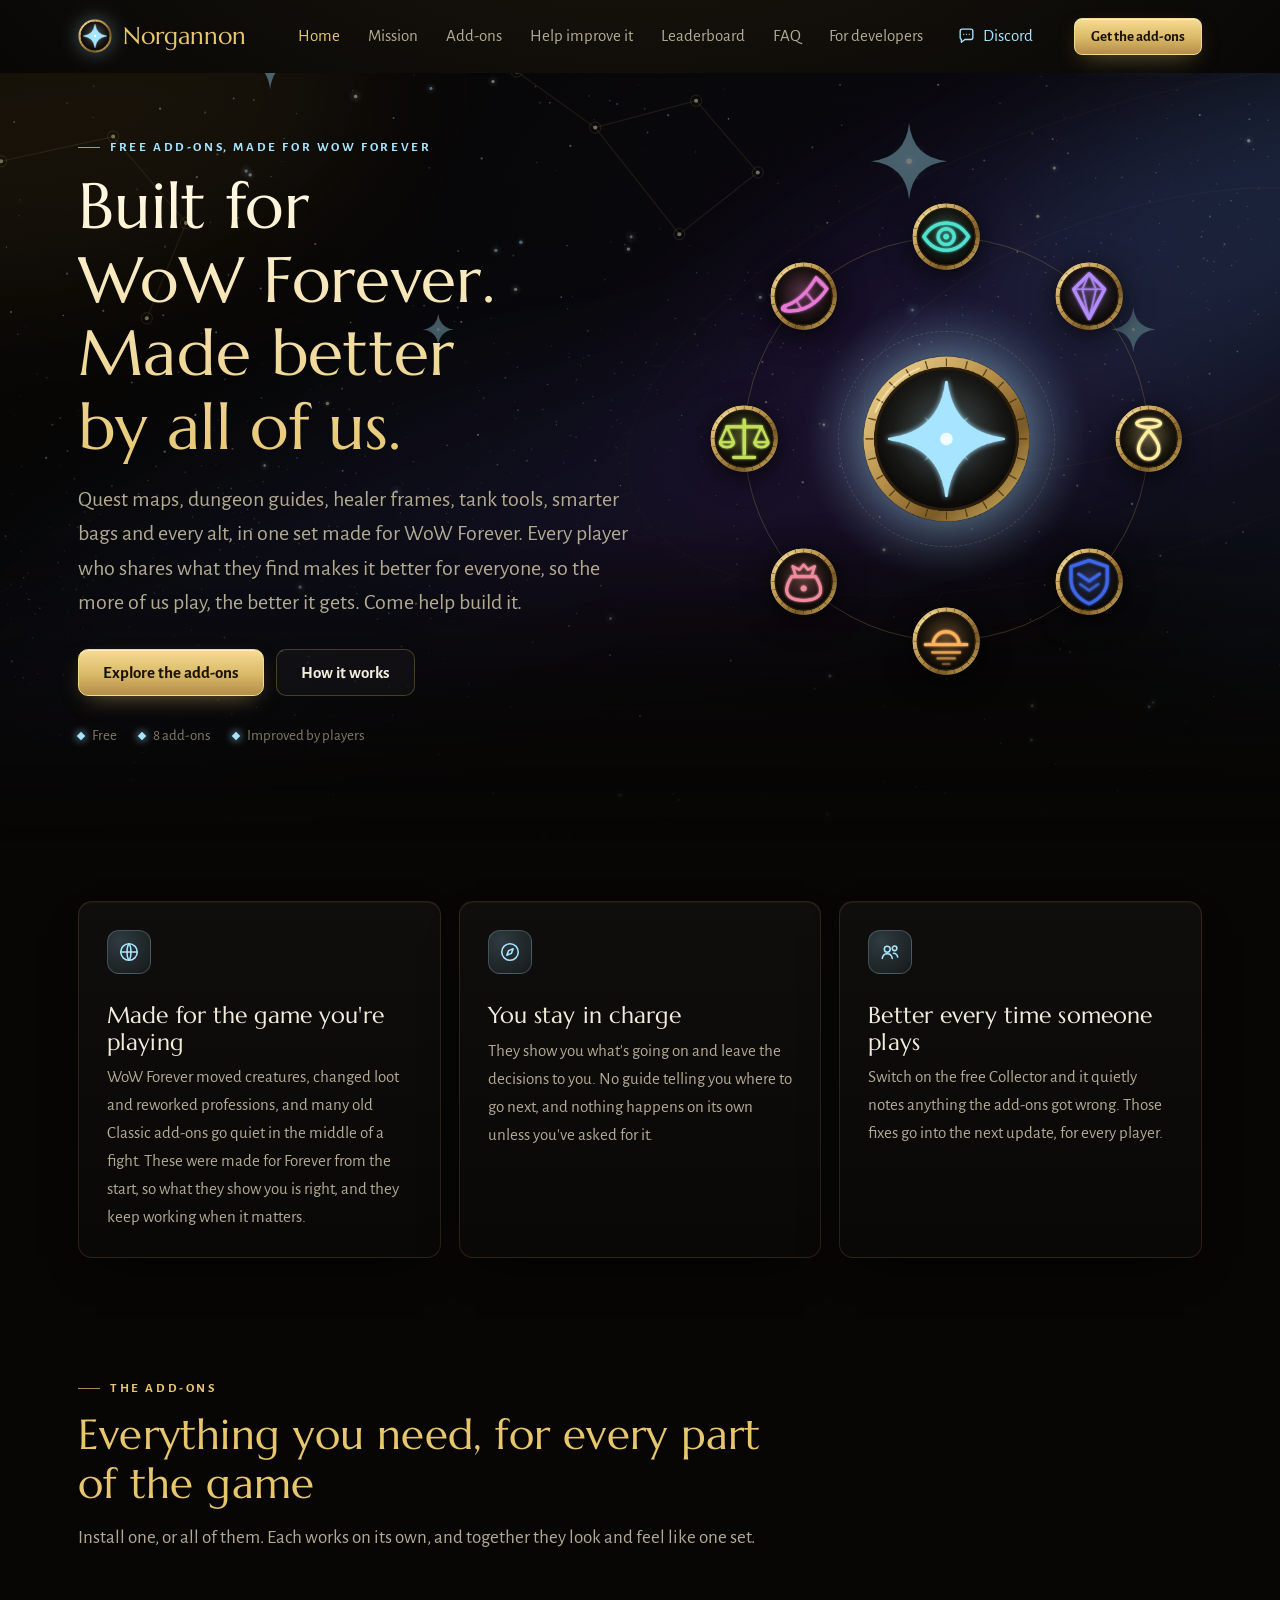
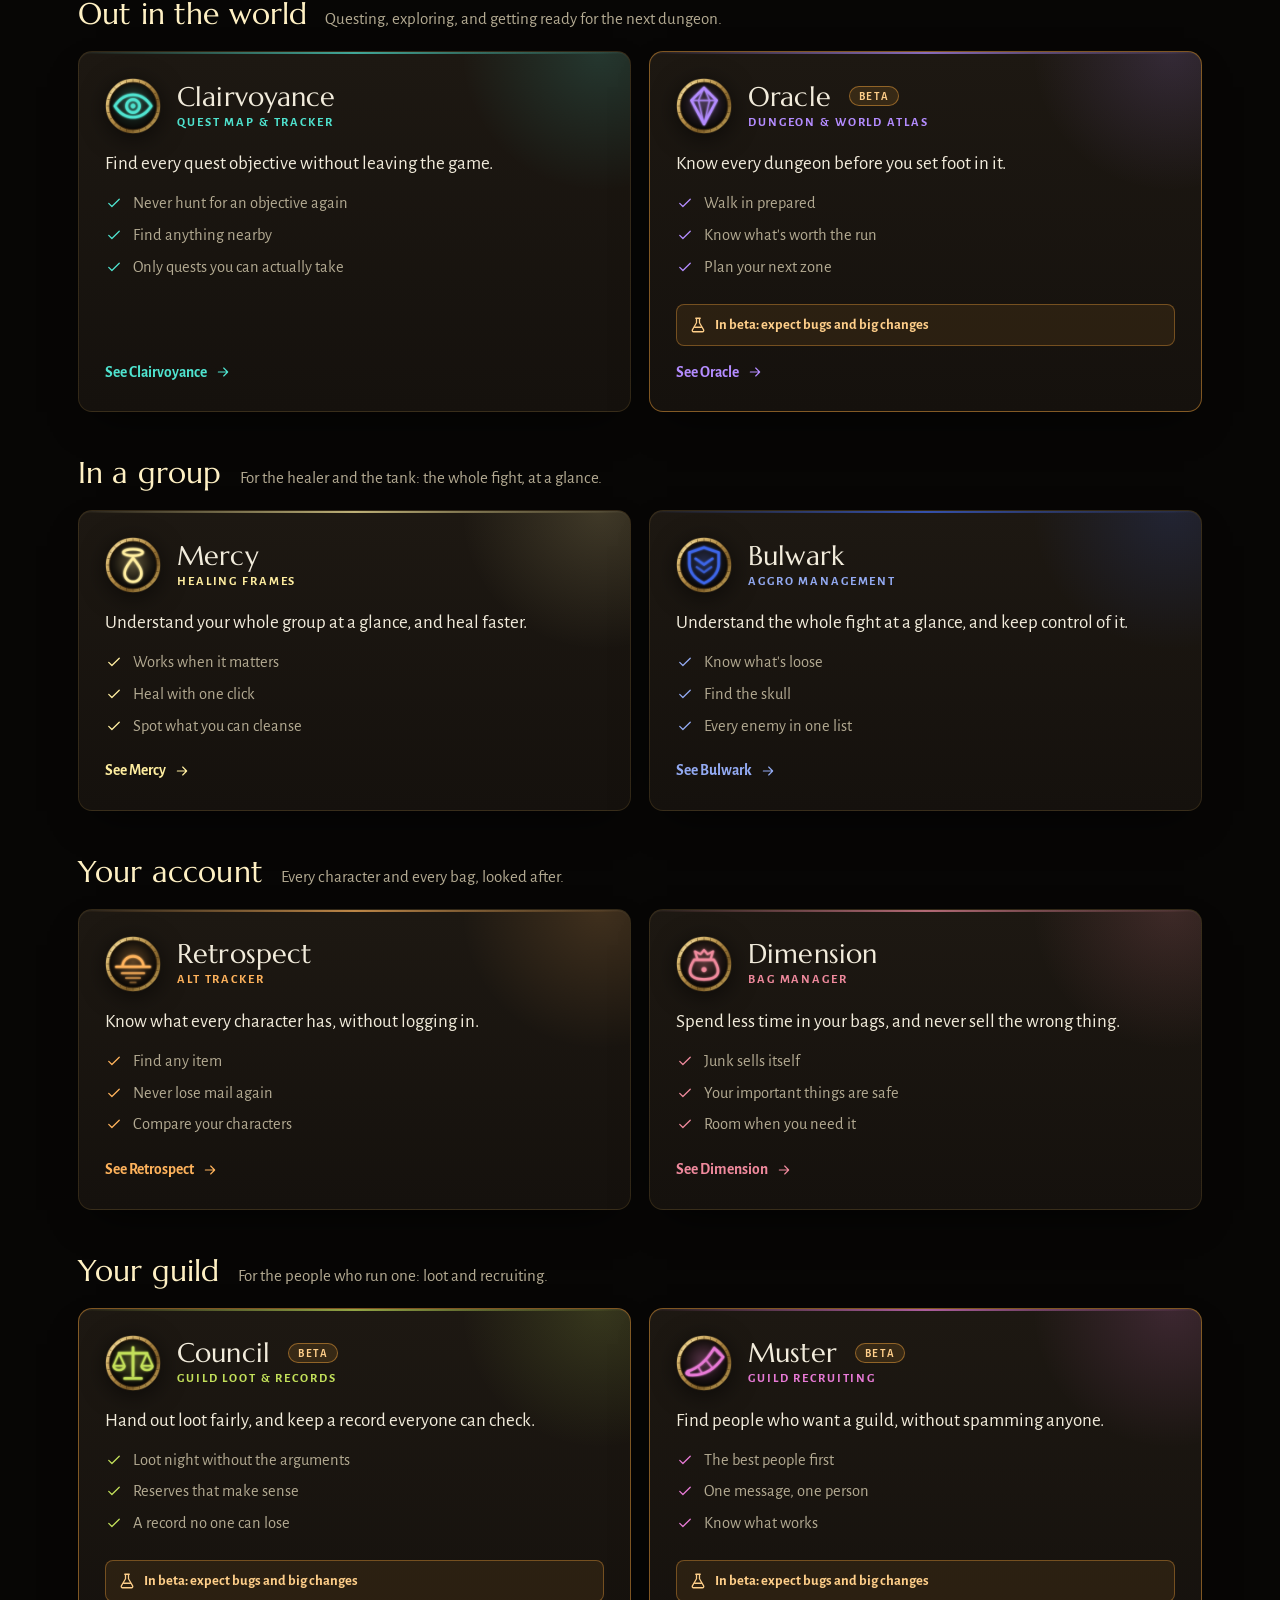
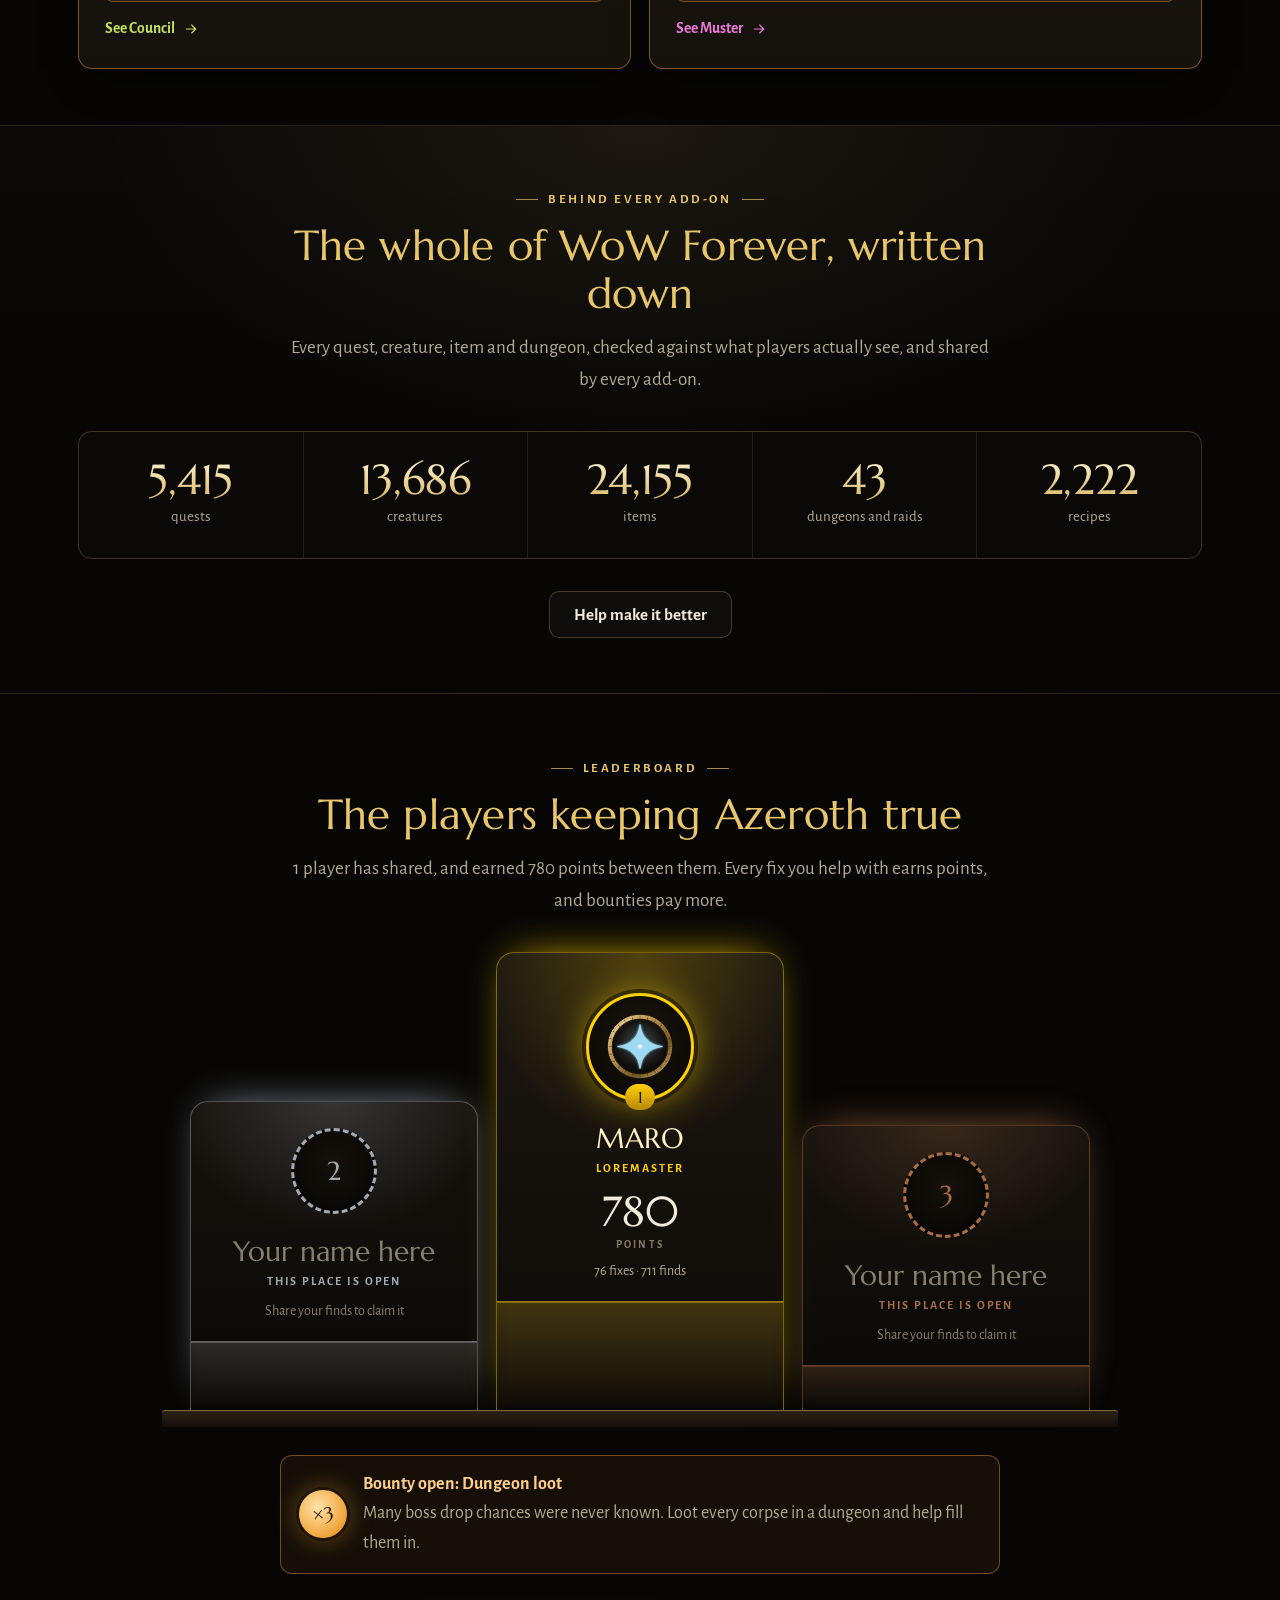
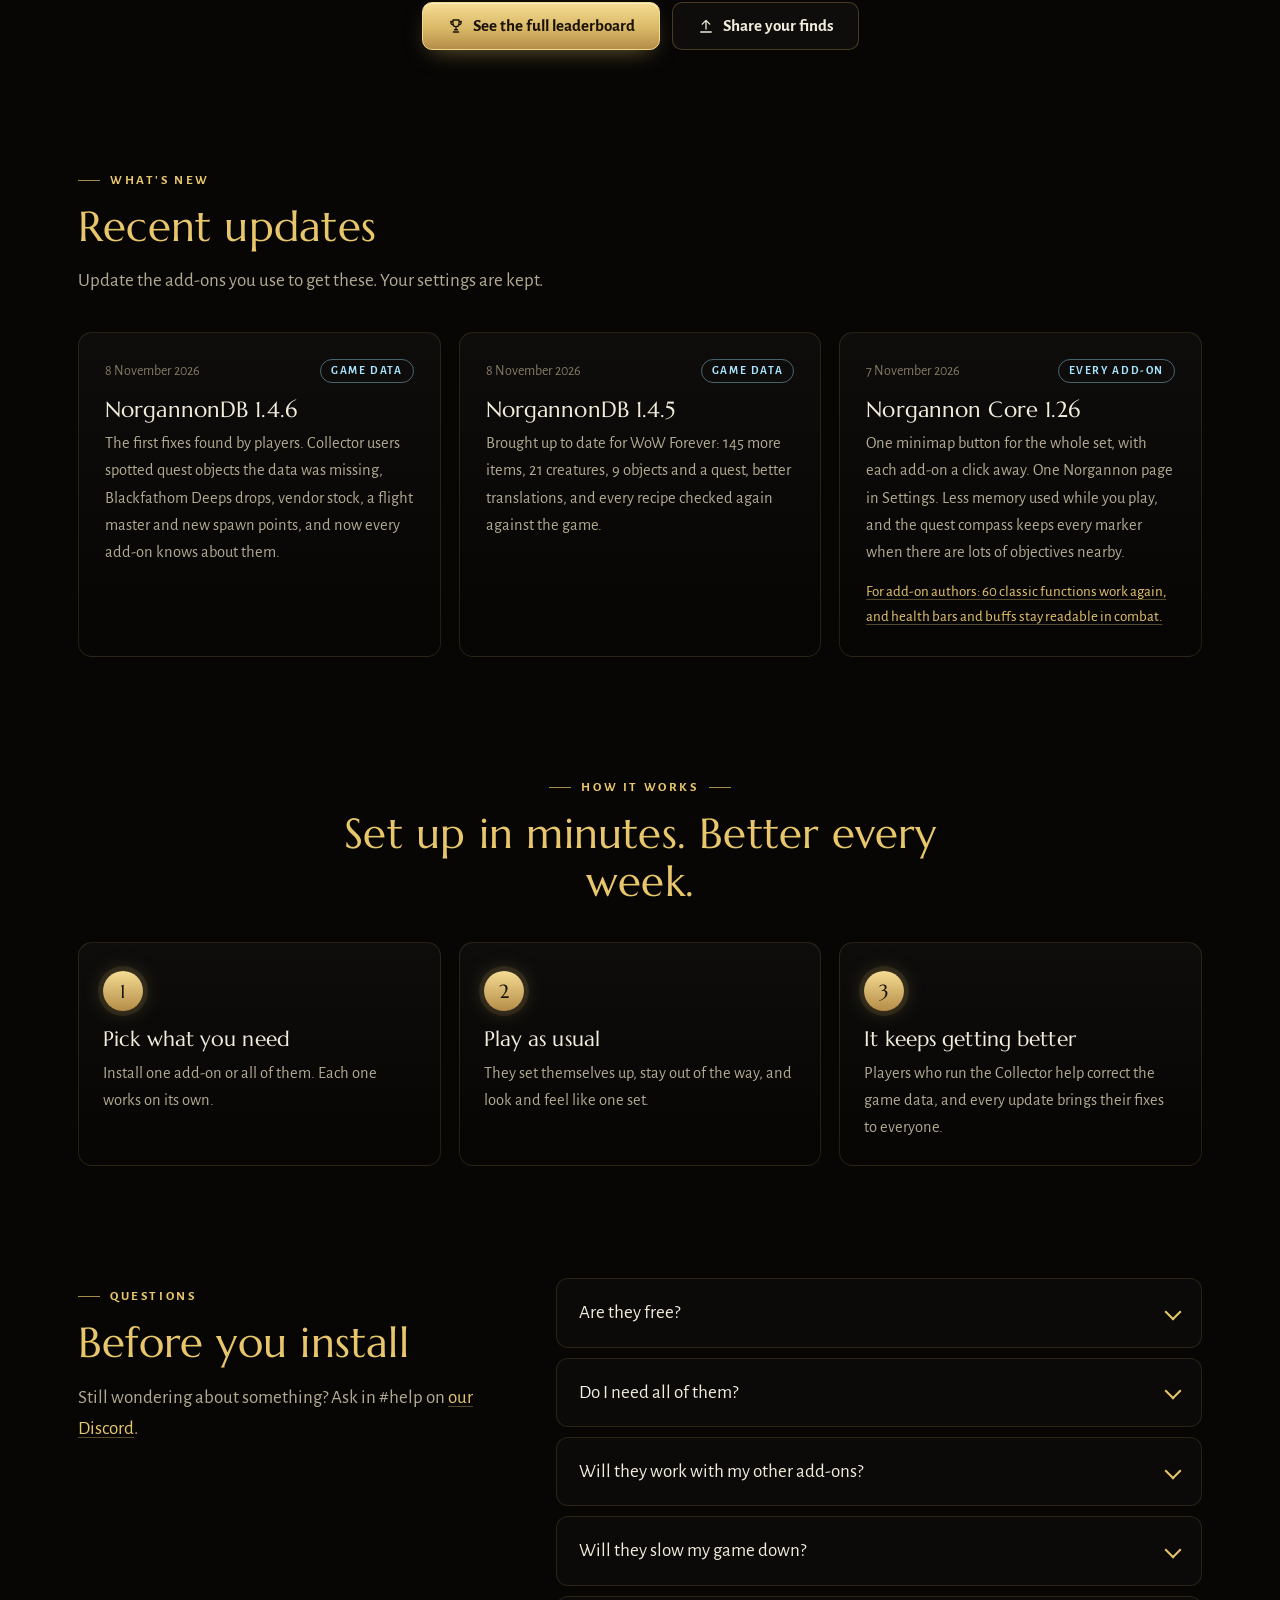
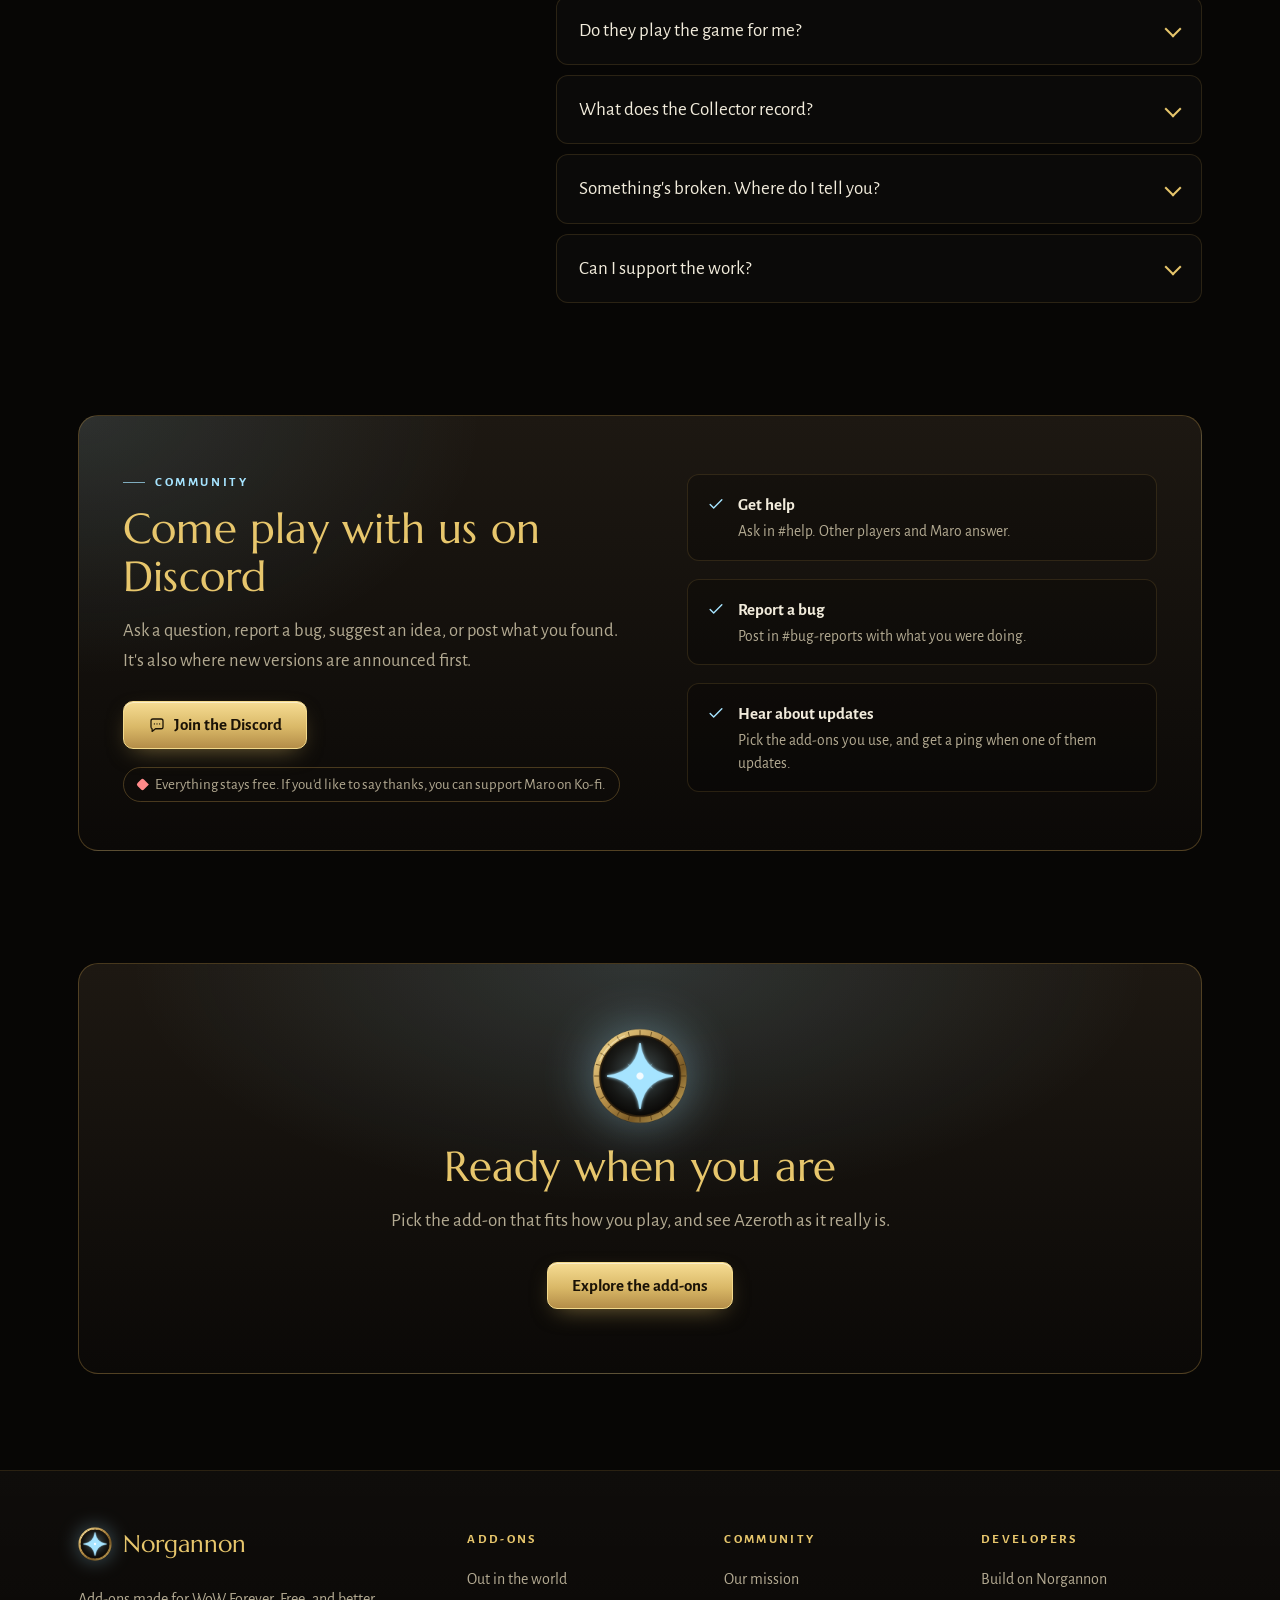
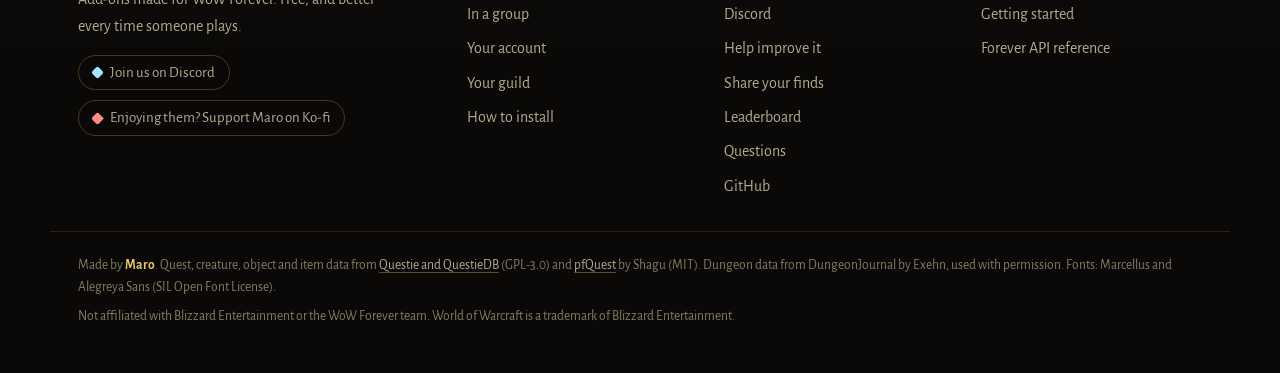
==== index.html @ 7c803f88 "Publish the website Co-Authored-By: Claude Opus 5.5 <noreply@anthropic.com>" ====
<!doctype html>
<html lang="en">
<head>
<meta charset="utf-8">
<meta name="viewport" content="width=device-width, initial-scale=1">
<title>Norgannon: add-ons made for WoW Forever</title>
<meta name="description" content="Quest maps, dungeon guides, healer frames, tank tools, smarter bags and every alt, in one set made for WoW Forever. Every player who shares what they find makes it better for everyone, so the more of us play, the better it gets. Come help build it.">
<meta name="theme-color" content="#0b0907">
<meta property="og:type" content="website">
<meta property="og:title" content="Norgannon: add-ons made for WoW Forever">
<meta property="og:description" content="Quest maps, dungeon guides, healer frames, tank tools, smarter bags and every alt, in one set made for WoW Forever. Every player who shares what they find makes it better for everyone, so the more of us play, the better it gets. Come help build it.">
<meta property="og:image" content="https://zmarotrix.github.io/norgannon/img/social-card.png">
<meta property="og:url" content="https://zmarotrix.github.io/norgannon/">
<link rel="canonical" href="https://zmarotrix.github.io/norgannon/">
<meta name="twitter:card" content="summary_large_image">
<link rel="icon" type="image/png" sizes="32x32" href="img/marks/core-32.png">
<link rel="apple-touch-icon" href="img/marks/core-256.png">
<link rel="preload" href="fonts/Marcellus-Regular.ttf" as="font" type="font/ttf" crossorigin>
<link rel="stylesheet" href="style.css">
</head>
<body class="home">
<a class="skip" href="#main">Skip to content</a>
<header class="top" id="top">
  <div class="top-inner">
    <a class="brand" href="index.html"><img src="img/marks/core-64.png" alt="" width="34" height="34"><span>Norgannon</span></a>
    <nav class="nav" id="nav" aria-label="Main">
      <a href="index.html" class="on" aria-current="page">Home</a>
      <a href="mission.html">Mission</a>
      <a href="addons.html">Add-ons</a>
      <a href="improve.html">Help improve it</a>
      <a href="leaderboard.html">Leaderboard</a>
      <a href="index.html#faq">FAQ</a>
      <a href="developers/index.html">For developers</a>
      <a class="nav-ext" href="https://discord.gg/mvnuGyfMxB" rel="noopener"><svg class="icon" viewBox="0 0 24 24" aria-hidden="true" fill="none" stroke="currentColor" stroke-width="1.7" stroke-linecap="round" stroke-linejoin="round"><path d="M4 6.5A2.5 2.5 0 0 1 6.5 4h11A2.5 2.5 0 0 1 20 6.5v8a2.5 2.5 0 0 1-2.5 2.5H10l-4.5 3.5V17A2.5 2.5 0 0 1 4 14.5z"/><path d="M8.5 10.5h.01M12 10.5h.01M15.5 10.5h.01"/></svg>Discord</a>
    </nav>
    <a class="btn small nav-cta" href="addons.html">Get the add-ons</a>
    <button class="menu" id="menu" aria-label="Menu" aria-expanded="false" aria-controls="nav">
      <span></span><span></span><span></span>
    </button>
  </div>
</header>
<main id="main">

<section class="hero hero-home">
  <div class="sky" aria-hidden="true"></div>
  <div class="wrap hero-grid">
    <div class="hero-text">
      <span class="eyebrow star">Free add-ons, made for WoW Forever</span>
      <h1><span class="line">Built for WoW Forever.</span><span class="line">Made better by all of us.</span></h1>
      <p class="lead">Quest maps, dungeon guides, healer frames, tank tools, smarter bags and every alt, in one set made for WoW Forever. Every player who shares what they find makes it better for everyone, so the more of us play, the better it gets. Come help build it.</p>
      <div class="actions">
        <a class="btn" href="addons.html">Explore the add-ons</a>
        <a class="btn ghost" href="#how">How it works</a>
      </div>
      <ul class="trust"><li>Free</li><li>8 add-ons</li><li>Improved by players</li></ul>
    </div>
    <div class="orbit" aria-label="The Norgannon add-ons"><div class="orbit-glow"></div><div class="orbit-ring r1"></div><div class="orbit-ring r2"></div><div class="orbit-spin"><a class="orbit-mark" href="addons.html#clairvoyance" style="left:50.00%;top:0.00%" title="Clairvoyance"><img src="img/marks/clairvoyance-128.png" alt="Clairvoyance" width="64" height="64"></a><a class="orbit-mark" href="addons.html#oracle" style="left:85.36%;top:14.64%" title="Oracle"><img src="img/marks/oracle-128.png" alt="Oracle" width="64" height="64"></a><a class="orbit-mark" href="addons.html#mercy" style="left:100.00%;top:50.00%" title="Mercy"><img src="img/marks/mercy-128.png" alt="Mercy" width="64" height="64"></a><a class="orbit-mark" href="addons.html#bulwark" style="left:85.36%;top:85.36%" title="Bulwark"><img src="img/marks/bulwark-128.png" alt="Bulwark" width="64" height="64"></a><a class="orbit-mark" href="addons.html#retrospect" style="left:50.00%;top:100.00%" title="Retrospect"><img src="img/marks/retrospect-128.png" alt="Retrospect" width="64" height="64"></a><a class="orbit-mark" href="addons.html#dimension" style="left:14.64%;top:85.36%" title="Dimension"><img src="img/marks/dimension-128.png" alt="Dimension" width="64" height="64"></a><a class="orbit-mark" href="addons.html#council" style="left:0.00%;top:50.00%" title="Council"><img src="img/marks/council-128.png" alt="Council" width="64" height="64"></a><a class="orbit-mark" href="addons.html#muster" style="left:14.64%;top:14.64%" title="Muster"><img src="img/marks/muster-128.png" alt="Muster" width="64" height="64"></a></div><img class="orbit-star" src="img/marks/core-256.png" alt="" width="168" height="168"></div>
  </div>
</section>

<section class="section">
  <div class="wrap"><div class="pillars"><div class="pillar"><svg class="pillar-icon" viewBox="0 0 24 24" aria-hidden="true" fill="none" stroke="currentColor" stroke-width="1.7" stroke-linecap="round" stroke-linejoin="round"><circle cx="12" cy="12" r="9"/><path d="M3 12h18M12 3c2.8 3 2.8 15 0 18M12 3c-2.8 3-2.8 15 0 18"/></svg><h3>Made for the game you&#x27;re playing</h3><p>WoW Forever moved creatures, changed loot and reworked professions, and many old Classic add-ons go quiet in the middle of a fight. These were made for Forever from the start, so what they show you is right, and they keep working when it matters.</p></div><div class="pillar"><svg class="pillar-icon" viewBox="0 0 24 24" aria-hidden="true" fill="none" stroke="currentColor" stroke-width="1.7" stroke-linecap="round" stroke-linejoin="round"><circle cx="12" cy="12" r="9"/><path d="M15.5 8.5l-2 5-5 2 2-5z"/></svg><h3>You stay in charge</h3><p>They show you what&#x27;s going on and leave the decisions to you. No guide telling you where to go next, and nothing happens on its own unless you&#x27;ve asked for it.</p></div><div class="pillar"><svg class="pillar-icon" viewBox="0 0 24 24" aria-hidden="true" fill="none" stroke="currentColor" stroke-width="1.7" stroke-linecap="round" stroke-linejoin="round"><circle cx="9" cy="9" r="3.2"/><path d="M3.5 19c.6-3.2 2.8-5 5.5-5s4.9 1.8 5.5 5"/><circle cx="17" cy="8" r="2.5"/><path d="M15.8 13.3c2.3.1 4 1.6 4.6 4.2"/></svg><h3>Better every time someone plays</h3><p>Switch on the free Collector and it quietly notes anything the add-ons got wrong. Those fixes go into the next update, for every player.</p></div></div></div>
</section>

<section class="section" id="addons">
  <div class="wrap">
    <div class="section-head">
      <span class="eyebrow">The add-ons</span>
      <h2>Everything you need, for every part of the game</h2>
      <p>Install one, or all of them. Each works on its own, and together they look and feel like one set.</p>
    </div>
    <div class="moment"><div class="moment-head"><h3 class="moment-title">Out in the world</h3><p>Questing, exploring, and getting ready for the next dungeon.</p></div><div class="features"><a class="feature" href="addons.html#clairvoyance" style="--accent:#4fe3cf;--accent-text:#4fe3cf"><div class="feature-head"><img src="img/marks/clairvoyance-128.png" alt="" width="56" height="56"><div><h3>Clairvoyance</h3><div class="role">Quest map &amp; tracker</div></div></div><p class="feature-promise">Find every quest objective without leaving the game.</p><ul class="ticks"><li><svg class="icon" viewBox="0 0 24 24" aria-hidden="true" fill="none" stroke="currentColor" stroke-width="1.7" stroke-linecap="round" stroke-linejoin="round"><path d="M5 12.5l4.2 4.2L19 7"/></svg><span>Never hunt for an objective again</span></li><li><svg class="icon" viewBox="0 0 24 24" aria-hidden="true" fill="none" stroke="currentColor" stroke-width="1.7" stroke-linecap="round" stroke-linejoin="round"><path d="M5 12.5l4.2 4.2L19 7"/></svg><span>Find anything nearby</span></li><li><svg class="icon" viewBox="0 0 24 24" aria-hidden="true" fill="none" stroke="currentColor" stroke-width="1.7" stroke-linecap="round" stroke-linejoin="round"><path d="M5 12.5l4.2 4.2L19 7"/></svg><span>Only quests you can actually take</span></li></ul><span class="more">See Clairvoyance <svg class="icon" viewBox="0 0 24 24" aria-hidden="true" fill="none" stroke="currentColor" stroke-width="1.7" stroke-linecap="round" stroke-linejoin="round"><path d="M5 12h14M13 6l6 6-6 6"/></svg></span></a><a class="feature is-beta" href="addons.html#oracle" style="--accent:#b48cff;--accent-text:#b48cff"><div class="feature-head"><img src="img/marks/oracle-128.png" alt="" width="56" height="56"><div><h3>Oracle <span class="badge">Beta</span></h3><div class="role">Dungeon &amp; world atlas</div></div></div><p class="feature-promise">Know every dungeon before you set foot in it.</p><ul class="ticks"><li><svg class="icon" viewBox="0 0 24 24" aria-hidden="true" fill="none" stroke="currentColor" stroke-width="1.7" stroke-linecap="round" stroke-linejoin="round"><path d="M5 12.5l4.2 4.2L19 7"/></svg><span>Walk in prepared</span></li><li><svg class="icon" viewBox="0 0 24 24" aria-hidden="true" fill="none" stroke="currentColor" stroke-width="1.7" stroke-linecap="round" stroke-linejoin="round"><path d="M5 12.5l4.2 4.2L19 7"/></svg><span>Know what&#x27;s worth the run</span></li><li><svg class="icon" viewBox="0 0 24 24" aria-hidden="true" fill="none" stroke="currentColor" stroke-width="1.7" stroke-linecap="round" stroke-linejoin="round"><path d="M5 12.5l4.2 4.2L19 7"/></svg><span>Plan your next zone</span></li></ul><p class="feature-beta"><svg class="icon" viewBox="0 0 24 24" aria-hidden="true" fill="none" stroke="currentColor" stroke-width="1.7" stroke-linecap="round" stroke-linejoin="round"><path d="M9 3h6M10 3v6l-5.5 9.5A1.7 1.7 0 0 0 6 21h12a1.7 1.7 0 0 0 1.5-2.5L14 9V3"/><path d="M7.5 15h9"/></svg>In beta: expect bugs and big changes</p><span class="more">See Oracle <svg class="icon" viewBox="0 0 24 24" aria-hidden="true" fill="none" stroke="currentColor" stroke-width="1.7" stroke-linecap="round" stroke-linejoin="round"><path d="M5 12h14M13 6l6 6-6 6"/></svg></span></a></div></div><div class="moment"><div class="moment-head"><h3 class="moment-title">In a group</h3><p>For the healer and the tank: the whole fight, at a glance.</p></div><div class="features"><a class="feature" href="addons.html#mercy" style="--accent:#ffeea0;--accent-text:#ffeea0"><div class="feature-head"><img src="img/marks/mercy-128.png" alt="" width="56" height="56"><div><h3>Mercy</h3><div class="role">Healing frames</div></div></div><p class="feature-promise">Understand your whole group at a glance, and heal faster.</p><ul class="ticks"><li><svg class="icon" viewBox="0 0 24 24" aria-hidden="true" fill="none" stroke="currentColor" stroke-width="1.7" stroke-linecap="round" stroke-linejoin="round"><path d="M5 12.5l4.2 4.2L19 7"/></svg><span>Works when it matters</span></li><li><svg class="icon" viewBox="0 0 24 24" aria-hidden="true" fill="none" stroke="currentColor" stroke-width="1.7" stroke-linecap="round" stroke-linejoin="round"><path d="M5 12.5l4.2 4.2L19 7"/></svg><span>Heal with one click</span></li><li><svg class="icon" viewBox="0 0 24 24" aria-hidden="true" fill="none" stroke="currentColor" stroke-width="1.7" stroke-linecap="round" stroke-linejoin="round"><path d="M5 12.5l4.2 4.2L19 7"/></svg><span>Spot what you can cleanse</span></li></ul><span class="more">See Mercy <svg class="icon" viewBox="0 0 24 24" aria-hidden="true" fill="none" stroke="currentColor" stroke-width="1.7" stroke-linecap="round" stroke-linejoin="round"><path d="M5 12h14M13 6l6 6-6 6"/></svg></span></a><a class="feature" href="addons.html#bulwark" style="--accent:#3d66e8;--accent-text:#93aaf2"><div class="feature-head"><img src="img/marks/bulwark-128.png" alt="" width="56" height="56"><div><h3>Bulwark</h3><div class="role">Aggro management</div></div></div><p class="feature-promise">Understand the whole fight at a glance, and keep control of it.</p><ul class="ticks"><li><svg class="icon" viewBox="0 0 24 24" aria-hidden="true" fill="none" stroke="currentColor" stroke-width="1.7" stroke-linecap="round" stroke-linejoin="round"><path d="M5 12.5l4.2 4.2L19 7"/></svg><span>Know what&#x27;s loose</span></li><li><svg class="icon" viewBox="0 0 24 24" aria-hidden="true" fill="none" stroke="currentColor" stroke-width="1.7" stroke-linecap="round" stroke-linejoin="round"><path d="M5 12.5l4.2 4.2L19 7"/></svg><span>Find the skull</span></li><li><svg class="icon" viewBox="0 0 24 24" aria-hidden="true" fill="none" stroke="currentColor" stroke-width="1.7" stroke-linecap="round" stroke-linejoin="round"><path d="M5 12.5l4.2 4.2L19 7"/></svg><span>Every enemy in one list</span></li></ul><span class="more">See Bulwark <svg class="icon" viewBox="0 0 24 24" aria-hidden="true" fill="none" stroke="currentColor" stroke-width="1.7" stroke-linecap="round" stroke-linejoin="round"><path d="M5 12h14M13 6l6 6-6 6"/></svg></span></a></div></div><div class="moment"><div class="moment-head"><h3 class="moment-title">Your account</h3><p>Every character and every bag, looked after.</p></div><div class="features"><a class="feature" href="addons.html#retrospect" style="--accent:#ffb35c;--accent-text:#ffb35c"><div class="feature-head"><img src="img/marks/retrospect-128.png" alt="" width="56" height="56"><div><h3>Retrospect</h3><div class="role">Alt tracker</div></div></div><p class="feature-promise">Know what every character has, without logging in.</p><ul class="ticks"><li><svg class="icon" viewBox="0 0 24 24" aria-hidden="true" fill="none" stroke="currentColor" stroke-width="1.7" stroke-linecap="round" stroke-linejoin="round"><path d="M5 12.5l4.2 4.2L19 7"/></svg><span>Find any item</span></li><li><svg class="icon" viewBox="0 0 24 24" aria-hidden="true" fill="none" stroke="currentColor" stroke-width="1.7" stroke-linecap="round" stroke-linejoin="round"><path d="M5 12.5l4.2 4.2L19 7"/></svg><span>Never lose mail again</span></li><li><svg class="icon" viewBox="0 0 24 24" aria-hidden="true" fill="none" stroke="currentColor" stroke-width="1.7" stroke-linecap="round" stroke-linejoin="round"><path d="M5 12.5l4.2 4.2L19 7"/></svg><span>Compare your characters</span></li></ul><span class="more">See Retrospect <svg class="icon" viewBox="0 0 24 24" aria-hidden="true" fill="none" stroke="currentColor" stroke-width="1.7" stroke-linecap="round" stroke-linejoin="round"><path d="M5 12h14M13 6l6 6-6 6"/></svg></span></a><a class="feature" href="addons.html#dimension" style="--accent:#f08a9d;--accent-text:#f08a9d"><div class="feature-head"><img src="img/marks/dimension-128.png" alt="" width="56" height="56"><div><h3>Dimension</h3><div class="role">Bag manager</div></div></div><p class="feature-promise">Spend less time in your bags, and never sell the wrong thing.</p><ul class="ticks"><li><svg class="icon" viewBox="0 0 24 24" aria-hidden="true" fill="none" stroke="currentColor" stroke-width="1.7" stroke-linecap="round" stroke-linejoin="round"><path d="M5 12.5l4.2 4.2L19 7"/></svg><span>Junk sells itself</span></li><li><svg class="icon" viewBox="0 0 24 24" aria-hidden="true" fill="none" stroke="currentColor" stroke-width="1.7" stroke-linecap="round" stroke-linejoin="round"><path d="M5 12.5l4.2 4.2L19 7"/></svg><span>Your important things are safe</span></li><li><svg class="icon" viewBox="0 0 24 24" aria-hidden="true" fill="none" stroke="currentColor" stroke-width="1.7" stroke-linecap="round" stroke-linejoin="round"><path d="M5 12.5l4.2 4.2L19 7"/></svg><span>Room when you need it</span></li></ul><span class="more">See Dimension <svg class="icon" viewBox="0 0 24 24" aria-hidden="true" fill="none" stroke="currentColor" stroke-width="1.7" stroke-linecap="round" stroke-linejoin="round"><path d="M5 12h14M13 6l6 6-6 6"/></svg></span></a></div></div><div class="moment"><div class="moment-head"><h3 class="moment-title">Your guild</h3><p>For the people who run one: loot and recruiting.</p></div><div class="features"><a class="feature is-beta" href="addons.html#council" style="--accent:#c3e05a;--accent-text:#c3e05a"><div class="feature-head"><img src="img/marks/council-128.png" alt="" width="56" height="56"><div><h3>Council <span class="badge">Beta</span></h3><div class="role">Guild loot &amp; records</div></div></div><p class="feature-promise">Hand out loot fairly, and keep a record everyone can check.</p><ul class="ticks"><li><svg class="icon" viewBox="0 0 24 24" aria-hidden="true" fill="none" stroke="currentColor" stroke-width="1.7" stroke-linecap="round" stroke-linejoin="round"><path d="M5 12.5l4.2 4.2L19 7"/></svg><span>Loot night without the arguments</span></li><li><svg class="icon" viewBox="0 0 24 24" aria-hidden="true" fill="none" stroke="currentColor" stroke-width="1.7" stroke-linecap="round" stroke-linejoin="round"><path d="M5 12.5l4.2 4.2L19 7"/></svg><span>Reserves that make sense</span></li><li><svg class="icon" viewBox="0 0 24 24" aria-hidden="true" fill="none" stroke="currentColor" stroke-width="1.7" stroke-linecap="round" stroke-linejoin="round"><path d="M5 12.5l4.2 4.2L19 7"/></svg><span>A record no one can lose</span></li></ul><p class="feature-beta"><svg class="icon" viewBox="0 0 24 24" aria-hidden="true" fill="none" stroke="currentColor" stroke-width="1.7" stroke-linecap="round" stroke-linejoin="round"><path d="M9 3h6M10 3v6l-5.5 9.5A1.7 1.7 0 0 0 6 21h12a1.7 1.7 0 0 0 1.5-2.5L14 9V3"/><path d="M7.5 15h9"/></svg>In beta: expect bugs and big changes</p><span class="more">See Council <svg class="icon" viewBox="0 0 24 24" aria-hidden="true" fill="none" stroke="currentColor" stroke-width="1.7" stroke-linecap="round" stroke-linejoin="round"><path d="M5 12h14M13 6l6 6-6 6"/></svg></span></a><a class="feature is-beta" href="addons.html#muster" style="--accent:#e87ad6;--accent-text:#e87ad6"><div class="feature-head"><img src="img/marks/muster-128.png" alt="" width="56" height="56"><div><h3>Muster <span class="badge">Beta</span></h3><div class="role">Guild recruiting</div></div></div><p class="feature-promise">Find people who want a guild, without spamming anyone.</p><ul class="ticks"><li><svg class="icon" viewBox="0 0 24 24" aria-hidden="true" fill="none" stroke="currentColor" stroke-width="1.7" stroke-linecap="round" stroke-linejoin="round"><path d="M5 12.5l4.2 4.2L19 7"/></svg><span>The best people first</span></li><li><svg class="icon" viewBox="0 0 24 24" aria-hidden="true" fill="none" stroke="currentColor" stroke-width="1.7" stroke-linecap="round" stroke-linejoin="round"><path d="M5 12.5l4.2 4.2L19 7"/></svg><span>One message, one person</span></li><li><svg class="icon" viewBox="0 0 24 24" aria-hidden="true" fill="none" stroke="currentColor" stroke-width="1.7" stroke-linecap="round" stroke-linejoin="round"><path d="M5 12.5l4.2 4.2L19 7"/></svg><span>Know what works</span></li></ul><p class="feature-beta"><svg class="icon" viewBox="0 0 24 24" aria-hidden="true" fill="none" stroke="currentColor" stroke-width="1.7" stroke-linecap="round" stroke-linejoin="round"><path d="M9 3h6M10 3v6l-5.5 9.5A1.7 1.7 0 0 0 6 21h12a1.7 1.7 0 0 0 1.5-2.5L14 9V3"/><path d="M7.5 15h9"/></svg>In beta: expect bugs and big changes</p><span class="more">See Muster <svg class="icon" viewBox="0 0 24 24" aria-hidden="true" fill="none" stroke="currentColor" stroke-width="1.7" stroke-linecap="round" stroke-linejoin="round"><path d="M5 12h14M13 6l6 6-6 6"/></svg></span></a></div></div>
  </div>
</section>

<section class="section stats-band">
  <div class="wrap">
    <div class="section-head center">
      <span class="eyebrow gold">Behind every add-on</span>
      <h2>The whole of WoW Forever, written down</h2>
      <p>Every quest, creature, item and dungeon, checked against what players actually see, and shared by every add-on.</p>
    </div>
    <div class="bigstats">
      <div><b>5,415</b><span>quests</span></div>
      <div><b>13,686</b><span>creatures</span></div>
      <div><b>24,155</b><span>items</span></div>
      <div><b>43</b><span>dungeons and raids</span></div>
      <div><b>2,222</b><span>recipes</span></div>
    </div>
    <div class="actions"><a class="btn ghost" href="improve.html">Help make it better</a></div>
  </div>
</section>

<section class="section board-preview" id="leaderboard">
  <div class="wrap">
    <div class="section-head center"><span class="eyebrow">Leaderboard</span><h2>The players keeping Azeroth true</h2>
      <p>1 player has shared, and earned 780 points between them. Every fix you help with earns points, and bounties pay more.</p></div>
    <div class="podium"><a class="step silver open" href="share.html"><div class="crest"><span class="place">2</span></div><b class="name">Your name here</b><em class="title">This place is open</em><span class="sub">Share your finds to claim it</span><div class="plinth"></div></a><div class="step gold"><div class="crest"><img src="img/marks/core-128.png" alt="" width="64" height="64"><span class="place">1</span></div><b class="name">MARO</b><em class="title">Loremaster</em><span class="pts">780<small>points</small></span><span class="sub">76 fixes · 711 finds</span><div class="plinth"></div></div><a class="step bronze open" href="share.html"><div class="crest"><span class="place">3</span></div><b class="name">Your name here</b><em class="title">This place is open</em><span class="sub">Share your finds to claim it</span><div class="plinth"></div></a></div>
    <a class="bounty-teaser" href="leaderboard.html#bounties"><span class="seal small">×3</span><span><b>Bounty open: Dungeon loot</b>Many boss drop chances were never known. Loot every corpse in a dungeon and help fill them in.</span></a>
    <div class="actions"><a class="btn" href="leaderboard.html"><svg class="icon" viewBox="0 0 24 24" aria-hidden="true" fill="none" stroke="currentColor" stroke-width="1.7" stroke-linecap="round" stroke-linejoin="round"><path d="M8 4h8v5a4 4 0 0 1-8 0zM8 6H5c0 3 1.5 4.5 3.5 4.5M16 6h3c0 3-1.5 4.5-3.5 4.5M12 13v4M8.5 20h7M10 17h4"/></svg> See the full leaderboard</a>
      <a class="btn ghost" href="share.html"><svg class="icon" viewBox="0 0 24 24" aria-hidden="true" fill="none" stroke="currentColor" stroke-width="1.7" stroke-linecap="round" stroke-linejoin="round"><path d="M12 16V5M7 9.5l5-5 5 5M5 20h14"/></svg> Share your finds</a></div>
  </div>
</section>

<section class="section" id="news">
  <div class="wrap">
    <div class="section-head">
      <span class="eyebrow">What's new</span>
      <h2>Recent updates</h2>
      <p>Update the add-ons you use to get these. Your settings are kept.</p>
    </div>
    <div class="news"><article class="news-item"><div class="news-meta"><time datetime="2026-11-08">8 November 2026</time><span class="news-tag">Game data</span></div><h3>NorgannonDB 1.4.6</h3><p>The first fixes found by players. Collector users spotted quest objects the data was missing, Blackfathom Deeps drops, vendor stock, a flight master and new spawn points, and now every add-on knows about them.</p></article><article class="news-item"><div class="news-meta"><time datetime="2026-11-08">8 November 2026</time><span class="news-tag">Game data</span></div><h3>NorgannonDB 1.4.5</h3><p>Brought up to date for WoW Forever: 145 more items, 21 creatures, 9 objects and a quest, better translations, and every recipe checked again against the game.</p></article><article class="news-item"><div class="news-meta"><time datetime="2026-11-07">7 November 2026</time><span class="news-tag">Every add-on</span></div><h3>Norgannon Core 1.26</h3><p>One minimap button for the whole set, with each add-on a click away. One Norgannon page in Settings. Less memory used while you play, and the quest compass keeps every marker when there are lots of objectives nearby.</p><p class="news-dev"><a href="developers/index.html">For add-on authors: 60 classic functions work again, and health bars and buffs stay readable in combat.</a></p></article></div>
  </div>
</section>

<section class="section" id="how">
  <div class="wrap">
    <div class="section-head center">
      <span class="eyebrow">How it works</span>
      <h2>Set up in minutes. Better every week.</h2>
    </div>
    <ol class="steps-row"><li><span class="step-n">1</span><h3>Pick what you need</h3><p>Install one add-on or all of them. Each one works on its own.</p></li><li><span class="step-n">2</span><h3>Play as usual</h3><p>They set themselves up, stay out of the way, and look and feel like one set.</p></li><li><span class="step-n">3</span><h3>It keeps getting better</h3><p>Players who run the Collector help correct the game data, and every update brings their fixes to everyone.</p></li></ol>
  </div>
</section>

<section class="section" id="faq">
  <div class="wrap faq-wrap">
    <div class="section-head">
      <span class="eyebrow">Questions</span>
      <h2>Before you install</h2>
      <p>Still wondering about something? Ask in #help on <a href="https://discord.gg/mvnuGyfMxB" rel="noopener">our Discord</a>.</p>
    </div>
    <div class="faq"><details><summary>Are they free?</summary><p>Yes. Every Norgannon add-on is free to download and use.</p></details><details><summary>Do I need all of them?</summary><p>No. Install only the ones you want. Each one also needs Norgannon Core, a small shared add-on, and some need NorgannonDB, the game data. The add-ons page says which.</p></details><details><summary>Will they work with my other add-ons?</summary><p>Usually, yes. If you run two add-ons that do the same job, like two quest helpers or two bag add-ons, keep the one you prefer. Clairvoyance even shows the quest progress of party members who use Questie.</p></details><details><summary>Will they slow my game down?</summary><p>They&#x27;re built to stay light, and they hold off on any extra work until a fight is over. Add-ons that don&#x27;t need the game data don&#x27;t load it.</p></details><details><summary>Do they play the game for me?</summary><p>No. They show you information. Anything they do for you, like selling junk at a vendor, is off until you switch it on, and every heal, roll and whisper is a click you make.</p></details><details><summary>What does the Collector record?</summary><p>Creatures, objects, quests and loot it sees while you play, and only what the game data has wrong or missing. Never character names and never other players. You choose when to share it.</p></details><details><summary>Something&#x27;s broken. Where do I tell you?</summary><p>These are early versions, so reports help a lot. Post in #bug-reports on our Discord, or open an issue on the add-on&#x27;s GitHub page, and say what you were doing.</p></details><details><summary>Can I support the work?</summary><p>Everything here is free, and it stays free. If you&#x27;d like to say thanks, you can buy Maro a coffee at ko-fi.com/zmarotrix. Sharing your finds helps just as much.</p></details></div>
  </div>
</section>

<section class="section" id="community">
  <div class="wrap">
    <div class="community">
      <div class="community-text">
        <span class="eyebrow star">Community</span>
        <h2>Come play with us on Discord</h2>
        <p>Ask a question, report a bug, suggest an idea, or post what you found. It&#x27;s also where new versions are announced first.</p>
        <div class="actions"><a class="btn" href="https://discord.gg/mvnuGyfMxB" rel="noopener"><svg class="icon" viewBox="0 0 24 24" aria-hidden="true" fill="none" stroke="currentColor" stroke-width="1.7" stroke-linecap="round" stroke-linejoin="round"><path d="M4 6.5A2.5 2.5 0 0 1 6.5 4h11A2.5 2.5 0 0 1 20 6.5v8a2.5 2.5 0 0 1-2.5 2.5H10l-4.5 3.5V17A2.5 2.5 0 0 1 4 14.5z"/><path d="M8.5 10.5h.01M12 10.5h.01M15.5 10.5h.01"/></svg> Join the Discord</a></div>
        <p class="community-kofi"><a class="pill kofi" href="https://ko-fi.com/zmarotrix" rel="noopener">Everything stays free. If you&#x27;d like to say thanks, you can support Maro on Ko-fi.</a></p>
      </div>
      <ul class="community-points"><li><svg class="icon" viewBox="0 0 24 24" aria-hidden="true" fill="none" stroke="currentColor" stroke-width="1.7" stroke-linecap="round" stroke-linejoin="round"><path d="M5 12.5l4.2 4.2L19 7"/></svg><div><b>Get help</b><span>Ask in #help. Other players and Maro answer.</span></div></li><li><svg class="icon" viewBox="0 0 24 24" aria-hidden="true" fill="none" stroke="currentColor" stroke-width="1.7" stroke-linecap="round" stroke-linejoin="round"><path d="M5 12.5l4.2 4.2L19 7"/></svg><div><b>Report a bug</b><span>Post in #bug-reports with what you were doing.</span></div></li><li><svg class="icon" viewBox="0 0 24 24" aria-hidden="true" fill="none" stroke="currentColor" stroke-width="1.7" stroke-linecap="round" stroke-linejoin="round"><path d="M5 12.5l4.2 4.2L19 7"/></svg><div><b>Hear about updates</b><span>Pick the add-ons you use, and get a ping when one of them updates.</span></div></li></ul>
    </div>
  </div>
</section>

<section class="section">
  <div class="wrap">
    <div class="cta">
      <img src="img/marks/core-256.png" alt="" width="96" height="96">
      <h2>Ready when you are</h2>
      <p>Pick the add-on that fits how you play, and see Azeroth as it really is.</p>
      <div class="actions"><a class="btn" href="addons.html">Explore the add-ons</a></div>
    </div>
  </div>
</section>
</main>
<footer class="foot">
  <div class="foot-inner">
    <div class="foot-brand">
      <a class="brand" href="index.html"><img src="img/marks/core-64.png" alt="" width="34" height="34"><span>Norgannon</span></a>
      <p>Add-ons made for WoW Forever. Free, and better every time someone plays.</p>
      <div class="foot-links">
        <a class="pill discord" href="https://discord.gg/mvnuGyfMxB" rel="noopener">Join us on Discord</a>
        <a class="pill kofi" href="https://ko-fi.com/zmarotrix" rel="noopener">Enjoying them? Support Maro on Ko-fi</a>
      </div>
    </div>
    <div class="foot-col">
      <h4>Add-ons</h4>
      <a href="addons.html#world">Out in the world</a>
      <a href="addons.html#group">In a group</a>
      <a href="addons.html#account">Your account</a>
      <a href="addons.html#guild">Your guild</a>
      <a href="addons.html#install">How to install</a>
    </div>
    <div class="foot-col">
      <h4>Community</h4>
      <a href="mission.html">Our mission</a>
      <a href="https://discord.gg/mvnuGyfMxB" rel="noopener">Discord</a>
      <a href="improve.html">Help improve it</a>
      <a href="share.html">Share your finds</a>
      <a href="leaderboard.html">Leaderboard</a>
      <a href="index.html#faq">Questions</a>
      <a href="https://github.com/zmarotrix">GitHub</a>
    </div>
    <div class="foot-col">
      <h4>Developers</h4>
      <a href="developers/index.html">Build on Norgannon</a>
      <a href="developers/getting-started.html">Getting started</a>
      <a href="https://zmarotrix.github.io/ForeverAPI/" rel="noopener">Forever API reference</a>
    </div>
  </div>
  <div class="foot-fine">
    <p>Made by <b>Maro</b>. Quest, creature, object and item data from <a href="https://github.com/Questie/Questie">Questie and QuestieDB</a>
      (GPL-3.0) and <a href="https://github.com/shagu/pfQuest">pfQuest</a> by Shagu (MIT). Dungeon data from DungeonJournal by
      Exehn, used with permission. Fonts: Marcellus and Alegreya Sans (SIL Open Font License).</p>
    <p>Not affiliated with Blizzard Entertainment or the WoW Forever team. World of Warcraft is a trademark of Blizzard
      Entertainment.</p>
  </div>
</footer>
<script>
(function () {
  var b = document.getElementById("menu"), n = document.getElementById("nav"), top = document.getElementById("top");
  b.addEventListener("click", function () {
    var open = n.classList.toggle("open");
    b.setAttribute("aria-expanded", open ? "true" : "false");
  });
  var onScroll = function () { top.classList.toggle("scrolled", window.scrollY > 8); };
  window.addEventListener("scroll", onScroll, { passive: true });
  onScroll();
  // sections fade up as they come into view (everything is visible without script or with reduced motion)
  if ("IntersectionObserver" in window && !window.matchMedia("(prefers-reduced-motion: reduce)").matches) {
    var els = document.querySelectorAll(".section-head, .pillar, .feature, .showcase, .steps-row li, .faq, .cta, .community, .bigstats, .privacy > div, .split > div, .credits");
    var io = new IntersectionObserver(function (entries) {
      entries.forEach(function (e) { if (e.isIntersecting) { e.target.classList.add("shown"); io.unobserve(e.target); } });
    }, { rootMargin: "0px 0px -8% 0px" });
    var vh = window.innerHeight;
    els.forEach(function (el) {
      if (el.getBoundingClientRect().top < vh) return;   // already on screen (or jumped to): show it as it is
      el.classList.add("reveal", "pending"); io.observe(el);
    });
  }
})();
</script>
</body>
</html>
---- style.css ----
/* Norgannon website. The suite's own look: dark stone, titan gold and the star's ice blue, Marcellus for headlines and
   Alegreya Sans for text (the same tokens as the in-game UI kit). Words: brand/copy.json; rules: brand/BRAND.md. */

@font-face { font-family: "Marcellus"; src: url("fonts/Marcellus-Regular.ttf") format("truetype"); font-display: swap; }
@font-face { font-family: "Alegreya Sans"; src: url("fonts/AlegreyaSans-Regular.ttf") format("truetype"); font-weight: 400; font-display: swap; }
@font-face { font-family: "Alegreya Sans"; src: url("fonts/AlegreyaSans-Bold.ttf") format("truetype"); font-weight: 700; font-display: swap; }

:root {
  --void: #070605;
  --night: #0b0907;
  --stone: #15110d;
  --stone2: #1d1812;
  --inset: #0d0a07;
  --line: rgba(156, 122, 60, .22);
  --line-strong: rgba(156, 122, 60, .42);
  --frame-gold: #9c7a3c;
  --gold: #ffd100;
  --gold-soft: #e7c66c;
  --gold-hi: #fff1c4;
  --text: #f2ecdc;
  --muted: #b3aa92;
  --faint: #857b64;
  --star: #a6e4ff;
  --star-deep: #4f9fd0;
  --code-bg: #0f0c09;
  --title: "Marcellus", Georgia, serif;
  --body: "Alegreya Sans", "Segoe UI", system-ui, sans-serif;
  --mono: ui-monospace, "Cascadia Code", Consolas, monospace;
  --max: 1180px;
  --gutter: 28px;
  --radius: 14px;
  --shadow: 0 1px 0 rgba(255, 255, 255, .04) inset, 0 18px 40px -18px rgba(0, 0, 0, .8);
}

* { box-sizing: border-box; }
html { -webkit-text-size-adjust: 100%; scroll-behavior: smooth; }
@media (prefers-reduced-motion: reduce) { html { scroll-behavior: auto; } }
body {
  margin: 0;
  background: var(--void);
  color: var(--text);
  font: 18px/1.65 var(--body);
  -webkit-font-smoothing: antialiased;
  text-rendering: optimizeLegibility;
}
body::before {   /* a faint warm light from above, everywhere */
  content: ""; position: fixed; inset: 0; z-index: -1; pointer-events: none;
  background: radial-gradient(ellipse 90% 55% at 50% -10%, rgba(231, 198, 108, .08), transparent 70%), var(--void);
}
a { color: var(--gold-soft); text-decoration-color: rgba(231, 198, 108, .35); text-underline-offset: 3px; transition: color .15s; }
a:hover { color: var(--gold-hi); text-decoration-color: currentColor; }
img { max-width: 100%; height: auto; }
h1, h2, h3, h4 { font-family: var(--title); font-weight: 400; line-height: 1.15; color: var(--gold-soft); letter-spacing: .005em; }
h1 { font-size: clamp(38px, 5.6vw, 64px); margin: 0 0 18px; }
h2 { font-size: clamp(28px, 3.6vw, 42px); margin: 0 0 14px; }
h3 { font-size: 22px; margin: 0 0 8px; }
p { margin: 0 0 16px; }
.wrap { max-width: var(--max); margin: 0 auto; padding: 0 var(--gutter); }
.lead { font-size: clamp(19px, 2vw, 22px); line-height: 1.55; color: var(--muted); max-width: 640px; }
.skip { position: absolute; left: -999px; top: 8px; background: var(--gold-soft); color: #000; padding: 8px 14px; border-radius: 6px; z-index: 50; }
.skip:focus { left: 8px; }
:focus-visible { outline: 2px solid var(--star); outline-offset: 3px; border-radius: 4px; }

.eyebrow { display: inline-flex; align-items: center; gap: 10px; font: 700 13px/1 var(--body); letter-spacing: .2em;
  text-transform: uppercase; color: var(--gold-soft); margin-bottom: 16px; }
.eyebrow::before { content: ""; width: 22px; height: 1px; background: currentColor; opacity: .7; }
.eyebrow.star { color: var(--star); }
.eyebrow.gold { color: var(--gold-soft); }

/* buttons */
.btn { display: inline-flex; align-items: center; gap: 8px; padding: 14px 24px; border-radius: 10px; font: 700 17px/1 var(--body);
  text-decoration: none; color: #1a1206; border: 1px solid #f3d98a;
  background: linear-gradient(180deg, #f6dc93, #d9b867 55%, #b48d48); box-shadow: 0 8px 24px -10px rgba(231, 198, 108, .55), inset 0 1px 0 rgba(255, 255, 255, .5);
  transition: transform .15s, box-shadow .15s, filter .15s; }
.btn:hover { color: #000; transform: translateY(-1px); filter: brightness(1.06); box-shadow: 0 12px 30px -10px rgba(231, 198, 108, .7), inset 0 1px 0 rgba(255, 255, 255, .5); }
.btn.ghost { background: rgba(255, 255, 255, .03); color: var(--text); border-color: var(--line-strong); box-shadow: none; }
.btn.ghost:hover { border-color: var(--gold-soft); color: var(--gold-hi); background: rgba(231, 198, 108, .06); }
.btn.small { padding: 10px 16px; font-size: 15px; border-radius: 8px; }
.btn.disabled { background: none; color: var(--faint); border-color: var(--line); box-shadow: none; cursor: default; }
.btn .icon { width: 18px; height: 18px; }
.actions { display: flex; gap: 12px; flex-wrap: wrap; }
.actions.left { justify-content: flex-start; }
.icon { width: 20px; height: 20px; flex: none; }

/* header */
.top { position: sticky; top: 0; z-index: 20; transition: background .2s, border-color .2s, backdrop-filter .2s; border-bottom: 1px solid transparent; }
.top.scrolled { background: rgba(9, 7, 5, .78); backdrop-filter: blur(14px) saturate(1.2); -webkit-backdrop-filter: blur(14px) saturate(1.2); border-bottom-color: var(--line); }
.top-inner { max-width: var(--max); margin: 0 auto; padding: 0 var(--gutter); height: 72px; display: flex; align-items: center; gap: 28px; }
.brand { display: inline-flex; align-items: center; gap: 11px; text-decoration: none; color: var(--gold-soft); font: 24px/1 var(--title); white-space: nowrap; }
.brand img { filter: drop-shadow(0 0 10px rgba(166, 228, 255, .35)); }
.brand:hover { color: var(--gold-hi); }
.nav { display: flex; gap: 2px; margin-left: auto; }
.nav a { color: var(--muted); text-decoration: none; padding: 9px 13px; border-radius: 8px; font-size: 17px; white-space: nowrap; }
.nav a:hover { color: var(--text); background: rgba(255, 255, 255, .04); }
.nav a.on { color: var(--gold-soft); }
.menu { display: none; margin-left: auto; width: 44px; height: 44px; background: none; border: 1px solid var(--line-strong); border-radius: 8px; cursor: pointer; padding: 12px 11px; }
.menu span { display: block; height: 2px; background: var(--gold-soft); margin: 4px 0; border-radius: 1px; }

/* heroes */
.hero { position: relative; overflow: hidden; }
.hero-home { padding: 56px 0 96px; }
.hero-page { padding: 64px 0 56px; }
/* Ulduar's planetarium: nebulae, a band of stars, titan constellations and orrery rings (tools/site/sky.py), with a
   sparse layer of bright stars that twinkles */
.sky { position: absolute; inset: -80px 0 0; pointer-events: none; z-index: -1;
  background:
    linear-gradient(180deg, rgba(7, 6, 5, .5), rgba(7, 6, 5, .62) 70%),
    url("img/sky.svg") center top / cover no-repeat,
    radial-gradient(ellipse 70% 80% at 72% 35%, #0d0b1c, transparent 75%),
    var(--void);
  -webkit-mask-image: linear-gradient(#000 62%, transparent); mask-image: linear-gradient(#000 62%, transparent); }
.sky::before, .sky::after { content: ""; position: absolute; inset: 0; background: url("img/sky-twinkle.svg") center top / cover no-repeat;
  opacity: 0; animation: twinkle 7s ease-in-out infinite; }
.sky::after { transform: scale(-1, 1); animation-delay: -3.5s; animation-duration: 9s; }
@keyframes twinkle { 0%, 100% { opacity: 0; } 50% { opacity: .4; } }
@media (prefers-reduced-motion: reduce) { .sky::before, .sky::after { animation: none; opacity: .2; } }
.hero-grid { display: grid; grid-template-columns: minmax(0, 1.05fr) minmax(0, .95fr); gap: 48px; align-items: center; }
.hero-grid.narrow { grid-template-columns: minmax(0, 1.3fr) minmax(0, .7fr); }
.hero h1 { text-wrap: balance; }
.hero h1 .line { display: block; text-wrap: balance; }
.hero-home h1 { font-size: clamp(38px, 5vw, 64px); }
.hero h1 { background: linear-gradient(180deg, #fff7df 10%, #e8c977 95%); -webkit-background-clip: text; background-clip: text; color: transparent; }
.hero-page h1 { font-size: clamp(34px, 4.6vw, 54px); max-width: 820px; }
.hero .lead { margin-bottom: 30px; }
.trust { display: flex; flex-wrap: wrap; gap: 8px 22px; list-style: none; padding: 0; margin: 28px 0 0; color: var(--faint); font-size: 15px; }
.trust li { display: flex; align-items: center; gap: 8px; }
.trust li::before { content: ""; width: 6px; height: 6px; transform: rotate(45deg); background: var(--star); box-shadow: 0 0 8px var(--star); }

/* the star and its add-ons */
.orbit { position: relative; width: min(100%, 470px); aspect-ratio: 1; margin: 0 auto; }
.orbit-glow { position: absolute; inset: 18%; border-radius: 50%; background: radial-gradient(circle, rgba(166, 228, 255, .32), rgba(166, 228, 255, 0) 68%); filter: blur(6px); }
.orbit-ring { position: absolute; border-radius: 50%; border: 1px solid rgba(231, 198, 108, .22); }
.orbit-ring.r1 { inset: 7%; }
.orbit-ring.r2 { inset: 27%; border-style: dashed; border-color: rgba(166, 228, 255, .16); }
.orbit-spin { position: absolute; inset: 7%; animation: spin 120s linear infinite; }
.orbit-mark { position: absolute; width: 17%; aspect-ratio: 1; transform: translate(-50%, -50%); border-radius: 50%;
  animation: counter 120s linear infinite; transition: filter .2s; }
.orbit-mark img { width: 100%; height: 100%; display: block; filter: drop-shadow(0 6px 14px rgba(0, 0, 0, .7)); }
.orbit-mark:hover img { filter: drop-shadow(0 0 14px rgba(231, 198, 108, .55)); }
.orbit-star { position: absolute; left: 50%; top: 50%; width: 36%; height: auto; transform: translate(-50%, -50%);
  filter: drop-shadow(0 0 28px rgba(166, 228, 255, .45)); animation: breathe 6s ease-in-out infinite; }
@keyframes spin { to { transform: rotate(360deg); } }
@keyframes counter { from { transform: translate(-50%, -50%) rotate(0deg); } to { transform: translate(-50%, -50%) rotate(-360deg); } }
@keyframes breathe { 50% { filter: drop-shadow(0 0 40px rgba(166, 228, 255, .6)); } }
@media (prefers-reduced-motion: reduce) { .orbit-spin, .orbit-spin .orbit-mark, .orbit-star { animation: none; } }

/* sections */
.section { padding: 56px 0; }
.section-head { max-width: 700px; margin-bottom: 36px; scroll-margin-top: 90px; }
.section-head p { color: var(--muted); font-size: 19px; margin: 0; }
.section-head.center { text-align: center; margin-left: auto; margin-right: auto; }
.section-head.center .eyebrow::after { content: ""; width: 22px; height: 1px; background: currentColor; opacity: .7; }
.reveal.pending { opacity: 0; transform: translateY(18px); transition: opacity .7s ease, transform .7s ease; }
.reveal.pending.shown { opacity: 1; transform: none; }

/* pillars */
.pillars { display: grid; grid-template-columns: repeat(3, minmax(0, 1fr)); gap: 18px; }
.pillar { position: relative; padding: 28px 28px 26px; border-radius: var(--radius); background: linear-gradient(180deg, rgba(255, 255, 255, .035), rgba(255, 255, 255, .01));
  border: 1px solid var(--line); box-shadow: var(--shadow); }
.pillar h3 { font-size: 23px; color: var(--text); }
.pillar p { color: var(--muted); margin: 0; font-size: 17px; }
.pillar-icon { width: 44px; height: 44px; padding: 10px; border-radius: 12px; color: var(--star); margin-bottom: 18px;
  background: radial-gradient(circle at 30% 25%, rgba(166, 228, 255, .22), rgba(166, 228, 255, .05)); border: 1px solid rgba(166, 228, 255, .25); }

/* add-on feature cards (home) */
.moment { margin-top: 44px; }
.moment:first-of-type { margin-top: 0; }
.moment-head { display: flex; align-items: baseline; gap: 6px 18px; flex-wrap: wrap; margin-bottom: 18px; scroll-margin-top: 90px; }
.moment-title { margin: 0; font: 400 clamp(24px, 2.6vw, 30px)/1.15 var(--title); color: var(--gold-hi); }
.moment-head p { margin: 0; color: var(--muted); font-size: 17px; }
.features { display: grid; grid-template-columns: repeat(2, minmax(0, 1fr)); gap: 18px; }
.feature { position: relative; display: flex; flex-direction: column; padding: 26px; border-radius: var(--radius); text-decoration: none; color: var(--text);
  background: linear-gradient(180deg, var(--stone2), var(--stone)); border: 1px solid var(--line); box-shadow: var(--shadow); overflow: hidden;
  transition: transform .2s, border-color .2s, box-shadow .2s; }
.feature::before { content: ""; position: absolute; inset: 0 0 auto; height: 2px; background: linear-gradient(90deg, transparent, var(--accent), transparent); opacity: .7; }
.feature::after { content: ""; position: absolute; width: 280px; height: 280px; right: -110px; top: -140px; border-radius: 50%;
  background: radial-gradient(circle, color-mix(in srgb, var(--accent) 22%, transparent), transparent 70%); pointer-events: none; transition: opacity .2s; opacity: .7; }
.feature:hover { transform: translateY(-3px); border-color: color-mix(in srgb, var(--accent) 45%, transparent); color: var(--text);
  box-shadow: 0 24px 50px -24px color-mix(in srgb, var(--accent) 45%, #000); }
.feature:hover::after { opacity: 1; }
.feature-head { display: flex; align-items: center; gap: 16px; margin-bottom: 16px; }
.feature-head img { filter: drop-shadow(0 4px 12px rgba(0, 0, 0, .6)); }
.feature h3 { margin: 0 0 2px; font-size: 27px; color: var(--text); }
.role { font: 700 12.5px/1.3 var(--body); letter-spacing: .15em; text-transform: uppercase; color: var(--accent-text, var(--gold-soft)); }
.feature-promise { font-size: 19px; line-height: 1.45; color: var(--text); margin-bottom: 14px; }
.ticks { list-style: none; padding: 0; margin: 0 0 20px; display: grid; gap: 8px; }
.ticks li { display: flex; gap: 10px; align-items: flex-start; color: var(--muted); font-size: 16.5px; line-height: 1.45; }
.ticks .icon { width: 18px; height: 18px; margin-top: 2px; color: var(--accent-text); }
.more { margin-top: auto; display: inline-flex; align-items: center; gap: 8px; font-weight: 700; font-size: 15.5px; color: var(--accent-text); }
.more .icon { width: 16px; height: 16px; transition: transform .2s; }
.feature:hover .more .icon { transform: translateX(4px); }

.badge { display: inline-block; vertical-align: middle; margin-left: 10px; padding: 4px 9px 3px; border-radius: 999px; font: 700 11px/1 var(--body);
  letter-spacing: .14em; text-transform: uppercase; color: #ffcf8a; background: rgba(255, 170, 60, .12); border: 1px solid rgba(255, 170, 60, .45);
  position: relative; top: -3px; }
.status-note { display: flex; gap: 14px; align-items: flex-start; padding: 16px 18px; margin: 4px 0 18px; border-radius: 12px; font-size: 16px; line-height: 1.5;
  color: #f0d6ad; background: repeating-linear-gradient(135deg, rgba(255, 170, 60, .09) 0 14px, rgba(255, 170, 60, .05) 14px 28px);
  border: 1px solid rgba(255, 170, 60, .55); border-left-width: 4px; }
.status-note .icon { flex: none; width: 26px; height: 26px; color: #ffcf8a; margin-top: 1px; }
.status-note b { display: block; font: 700 13px/1.2 var(--body); letter-spacing: .14em; text-transform: uppercase; color: #ffcf8a; margin-bottom: 4px; }
.feature.is-beta { border-color: rgba(255, 170, 60, .45); }
.feature-beta { display: flex; gap: 8px; align-items: center; margin: 4px 0 14px; padding: 8px 12px; border-radius: 8px; font-size: 14.5px; font-weight: 700;
  color: #ffcf8a; background: rgba(255, 170, 60, .09); border: 1px solid rgba(255, 170, 60, .35); }
.feature-beta .icon { width: 18px; height: 18px; flex: none; }
.beta-ribbon { position: absolute; top: 18px; left: -6px; padding: 6px 16px 6px 14px; font: 700 12px/1 var(--body); letter-spacing: .2em; text-transform: uppercase;
  color: #2a1a05; background: linear-gradient(180deg, #ffd38a, #f0a43a); border-radius: 0 4px 4px 0; box-shadow: 0 6px 16px rgba(0, 0, 0, .5); z-index: 1; }

/* stats */
.stats-band { position: relative; }
.stats-band::before { content: ""; position: absolute; inset: 0; z-index: -1; border-top: 1px solid var(--line); border-bottom: 1px solid var(--line);
  background: radial-gradient(ellipse 60% 80% at 50% 0, rgba(231, 198, 108, .08), transparent 70%), linear-gradient(180deg, rgba(255, 255, 255, .015), transparent); }
.stats-band .actions { justify-content: center; margin-top: 32px; }
.bigstats { display: grid; grid-template-columns: repeat(5, minmax(0, 1fr)); gap: 1px; background: var(--line); border: 1px solid var(--line);
  border-radius: var(--radius); overflow: hidden; }
.bigstats > div { background: var(--night); padding: 26px 18px; text-align: center; }
.bigstats b { display: block; font: clamp(30px, 3.4vw, 42px)/1.05 var(--title); background: linear-gradient(180deg, #fff3cf, #d9b867);
  -webkit-background-clip: text; background-clip: text; color: transparent; }
.bigstats span { color: var(--muted); font-size: 15px; }
.bigstats.tight { grid-template-columns: repeat(3, minmax(0, 1fr)); }

/* steps */
.steps-row { list-style: none; padding: 0; margin: 0; display: grid; grid-template-columns: repeat(3, minmax(0, 1fr)); gap: 18px; counter-reset: s; position: relative; }
.steps-row.four { grid-template-columns: repeat(4, minmax(0, 1fr)); }
.steps-row li { position: relative; padding: 28px 24px 24px; border-radius: var(--radius); background: linear-gradient(180deg, rgba(255, 255, 255, .03), transparent);
  border: 1px solid var(--line); }
.steps-row h3 { color: var(--text); font-size: 21px; }
.steps-row p { color: var(--muted); margin: 0; font-size: 16.5px; }
.step-n { display: grid; place-items: center; width: 40px; height: 40px; border-radius: 50%; margin-bottom: 16px; font: 19px/1 var(--title); color: #1a1206;
  background: linear-gradient(180deg, #f6dc93, #b48d48); box-shadow: 0 0 0 5px rgba(231, 198, 108, .1), 0 0 22px rgba(231, 198, 108, .25); }

/* FAQ */
.faq-wrap { display: grid; grid-template-columns: minmax(0, .8fr) minmax(0, 1.2fr); gap: 48px; align-items: start; }
.faq { display: grid; gap: 10px; }
.faq details { border: 1px solid var(--line); border-radius: 12px; background: rgba(255, 255, 255, .02); transition: border-color .2s, background .2s; }
.faq details[open] { border-color: var(--line-strong); background: rgba(255, 255, 255, .035); }
.faq summary { list-style: none; cursor: pointer; padding: 18px 54px 18px 22px; position: relative; font-size: 19px; color: var(--text); }
.faq summary::-webkit-details-marker { display: none; }
.faq summary::after { content: ""; position: absolute; right: 22px; top: 50%; width: 10px; height: 10px; margin-top: -7px; border-right: 2px solid var(--gold-soft);
  border-bottom: 2px solid var(--gold-soft); transform: rotate(45deg); transition: transform .2s; }
.faq details[open] summary::after { transform: rotate(-135deg); margin-top: -2px; }
.faq details p { padding: 0 22px 20px; margin: 0; color: var(--muted); }

/* closing call */
.cta { position: relative; text-align: center; padding: 64px 28px; border-radius: 20px; overflow: hidden; border: 1px solid var(--line-strong);
  background: radial-gradient(ellipse 70% 90% at 50% 0, rgba(166, 228, 255, .14), transparent 65%), linear-gradient(180deg, var(--stone2), var(--night)); }
.cta img { filter: drop-shadow(0 0 26px rgba(166, 228, 255, .45)); margin-bottom: 8px; }
.cta p { color: var(--muted); font-size: 19px; max-width: 540px; margin: 0 auto 26px; }
.cta .actions { justify-content: center; }

/* add-ons page */
.jump { display: flex; flex-wrap: wrap; gap: 8px; margin-top: 28px; }
.jump a { padding: 8px 16px; border: 1px solid var(--line-strong); border-radius: 999px; text-decoration: none; color: var(--muted); font-size: 16px; background: rgba(255, 255, 255, .02); }
.jump a:hover { color: var(--text); border-color: var(--gold-soft); }
.showcase { display: grid; grid-template-columns: minmax(0, 1fr) minmax(0, 1.1fr); gap: 48px; align-items: center; padding: 28px 0 64px; scroll-margin-top: 90px; }
.showcase.flip .showcase-visual { order: 2; }
.showcase-visual { position: relative; }
.emblem { position: relative; display: grid; place-items: center; gap: 18px; aspect-ratio: 4 / 3; border-radius: 18px; border: 1px solid var(--line); overflow: hidden;
  background: radial-gradient(circle at 50% 42%, color-mix(in srgb, var(--accent, var(--star)) 26%, transparent), transparent 60%),
              repeating-radial-gradient(circle at 50% 42%, transparent 0 38px, rgba(231, 198, 108, .05) 38px 39px), linear-gradient(180deg, var(--stone2), var(--night));
  box-shadow: var(--shadow); align-content: center; }
.emblem img { filter: drop-shadow(0 10px 30px rgba(0, 0, 0, .7)) drop-shadow(0 0 30px color-mix(in srgb, var(--accent, var(--star)) 35%, transparent)); }
.emblem span { font: 700 13px/1 var(--body); letter-spacing: .22em; text-transform: uppercase; color: var(--accent-text, var(--star)); }
.emblem.bare { aspect-ratio: auto; border: 0; background: none; box-shadow: none; overflow: visible; margin-left: auto; --accent: #6fdc8c; }
.emblem.bare img { filter: drop-shadow(0 12px 34px rgba(0, 0, 0, .75)) drop-shadow(0 0 46px rgba(111, 220, 140, .35)); }
.emblem.big { aspect-ratio: 1; max-width: 360px; margin-left: auto; --accent: #6fdc8c; --accent-text: #8fe6a6; }
.shot { display: block; width: 100%; border-radius: 14px; border: 1px solid var(--line-strong); box-shadow: 0 30px 60px -30px rgba(0, 0, 0, .9); }
.showcase-name { display: flex; align-items: center; gap: 14px; margin-bottom: 14px; }
.showcase-name h2 { margin: 0; font-size: clamp(30px, 3.4vw, 38px); color: var(--text); }
.showcase-promise { font: clamp(22px, 2.3vw, 26px)/1.3 var(--title); color: var(--gold-soft); margin-bottom: 12px; }
.showcase-blurb { color: var(--muted); }
.benefits { list-style: none; padding: 0; margin: 20px 0; display: grid; grid-template-columns: repeat(2, minmax(0, 1fr)); gap: 14px 22px; }
.benefits li { display: flex; gap: 10px; align-items: flex-start; }
.benefits .icon { width: 20px; height: 20px; margin-top: 3px; color: var(--accent-text); }
.benefits b { display: block; color: var(--text); font-size: 17px; line-height: 1.35; }
.benefits span { display: block; color: var(--muted); font-size: 15.5px; line-height: 1.45; margin-top: 2px; }
.wont { display: flex; gap: 10px; align-items: flex-start; padding: 12px 16px; border-radius: 10px; background: rgba(255, 255, 255, .025); border: 1px solid var(--line);
  color: var(--muted); font-size: 16px; }
.wont .icon { color: var(--star); margin-top: 2px; }
.showcase-foot { display: flex; align-items: center; gap: 16px; flex-wrap: wrap; margin-top: 20px; }
.meta { color: var(--faint); font-size: 15px; }
.install { padding-top: 24px; scroll-margin-top: 90px; }

/* help improve it */
.split { display: grid; grid-template-columns: minmax(0, 1fr) minmax(0, 1fr); gap: 48px; align-items: center; }
.split p { color: var(--muted); }
.privacy { display: grid; grid-template-columns: repeat(3, minmax(0, 1fr)); gap: 18px; }
.privacy > div { padding: 28px; border-radius: var(--radius); border: 1px solid var(--line); background: linear-gradient(180deg, rgba(255, 255, 255, .03), transparent); }
.privacy h3 { color: var(--text); }
.privacy p { color: var(--muted); margin: 0; font-size: 17px; }
.credits { padding: 28px; border-radius: var(--radius); border: 1px solid var(--line); background: var(--night); }
.credits ul { list-style: none; padding: 0; margin: 0 0 12px; display: grid; gap: 14px; }
.credits li { display: grid; gap: 2px; font-size: 15.5px; padding-bottom: 14px; border-bottom: 1px solid var(--line); }
.credits li:last-child { border-bottom: 0; padding-bottom: 0; }
.credits li b { color: var(--text); }
.credits li span { color: var(--muted); font-size: 14.5px; line-height: 1.45; }
.credits li em { font-style: normal; color: var(--faint); font-size: 13.5px; }
.fine { color: var(--faint); font-size: 13.5px; margin: 0; }

/* documentation */
.note { border: 1px solid var(--line-strong); border-left: 3px solid var(--star); background: rgba(166, 228, 255, .05); border-radius: 10px; padding: 14px 18px; color: var(--muted); }
.note b { color: var(--text); }
.doc { display: grid; grid-template-columns: 230px minmax(0, 1fr); gap: 48px; padding-top: 48px; padding-bottom: 64px; }
.toc { position: sticky; top: 96px; align-self: start; max-height: calc(100vh - 112px); overflow: auto; font-size: 15px; }
.toc .toc-title { font: 700 12px/1 var(--body); letter-spacing: .18em; text-transform: uppercase; color: var(--faint); margin: 0 0 10px; }
.toc a { display: block; color: var(--muted); text-decoration: none; padding: 5px 0 5px 12px; border-left: 1px solid var(--line); }
.toc a:hover { color: var(--text); border-left-color: var(--frame-gold); }
.toc .docs-nav { margin-bottom: 24px; }
.toc .docs-nav a.on { color: var(--gold-soft); border-left-color: var(--gold-soft); }
.prose { min-width: 0; max-width: 860px; }
.prose h1 { margin-top: 0; font-size: clamp(32px, 4vw, 46px); }
.prose h2 { padding-top: 12px; border-top: 1px solid var(--line); margin-top: 48px; scroll-margin-top: 90px; font-size: clamp(25px, 2.8vw, 32px); }
.prose h3 { margin-top: 28px; scroll-margin-top: 90px; }
.prose ul, .prose ol { padding-left: 24px; margin: 0 0 16px; }
.prose li { margin: 5px 0; }
.prose blockquote { margin: 0 0 16px; padding: 10px 16px; border-left: 3px solid var(--line-strong); color: var(--muted); }
code { font: 14.5px/1.5 var(--mono); background: rgba(255, 255, 255, .06); padding: 1px 6px; border-radius: 5px; color: #f3e2b4; }
pre { background: var(--code-bg); border: 1px solid var(--line); border-radius: 10px; padding: 16px 18px; overflow: auto; margin: 0 0 18px; }
pre code { background: none; padding: 0; color: #e8e2d0; }
.hl { background: var(--code-bg); border-radius: 10px; }
.table-wrap { overflow-x: auto; margin: 0 0 18px; border: 1px solid var(--line); border-radius: 10px; }
table { border-collapse: collapse; width: 100%; font-size: 16px; }
th, td { text-align: left; vertical-align: top; padding: 10px 13px; border-bottom: 1px solid var(--line); }
th { color: var(--gold-soft); font-weight: 700; background: var(--stone2); white-space: nowrap; }
tr:last-child td { border-bottom: 0; }
td code { white-space: normal; word-break: break-word; }
td:first-child code { white-space: nowrap; word-break: normal; }

/* footer */
.foot { margin-top: 40px; border-top: 1px solid var(--line); background: linear-gradient(180deg, rgba(255, 255, 255, .015), transparent 40%), var(--night); }
.foot-inner { max-width: var(--max); margin: 0 auto; padding: 56px var(--gutter) 28px; display: grid; grid-template-columns: 1.6fr 1fr 1fr 1fr; gap: 36px; }
.foot-brand p { color: var(--muted); font-size: 16px; margin: 14px 0 0; max-width: 300px; }
.foot-col h4 { font: 700 13px/1 var(--body); letter-spacing: .18em; text-transform: uppercase; color: var(--gold-soft); margin: 6px 0 16px; }
.foot-col a { display: block; color: var(--muted); text-decoration: none; padding: 4px 0; font-size: 16px; }
.foot-col a:hover { color: var(--text); }
.foot-fine { max-width: var(--max); margin: 0 auto; padding: 22px var(--gutter) 40px; border-top: 1px solid var(--line); color: var(--faint); font-size: 13.5px; }
.foot-fine p { margin: 0 0 6px; }
.foot-fine a { color: var(--muted); }
.foot-fine b { color: var(--gold-soft); }

/* tablet */
@media (max-width: 1020px) {
  .nav-cta { display: none; }
  .pillars, .privacy { grid-template-columns: 1fr; gap: 14px; }
  .pillar, .privacy > div { display: grid; grid-template-columns: auto 1fr; column-gap: 20px; }
  .pillar .pillar-icon, .privacy .pillar-icon { grid-row: span 2; margin: 0; }
  .bigstats { grid-template-columns: repeat(3, minmax(0, 1fr)); }
  .steps-row.four { grid-template-columns: repeat(2, minmax(0, 1fr)); }
  .faq-wrap { grid-template-columns: 1fr; gap: 0; }
  .foot-inner { grid-template-columns: 1fr 1fr 1fr; }
  .foot-brand { grid-column: 1 / -1; }
}
@media (max-width: 860px) {
  .hero-grid, .hero-grid.narrow, .split, .showcase { grid-template-columns: 1fr; gap: 32px; }
  .showcase.flip .showcase-visual { order: 0; }
  .orbit { width: min(86%, 380px); }
  .emblem.bare { aspect-ratio: auto; border: 0; background: none; box-shadow: none; overflow: visible; margin-left: auto; --accent: #6fdc8c; }
.emblem.bare img { filter: drop-shadow(0 12px 34px rgba(0, 0, 0, .75)) drop-shadow(0 0 46px rgba(111, 220, 140, .35)); }
.emblem.big { margin: 0 auto; max-width: 240px; }
  .doc { grid-template-columns: 1fr; gap: 0; padding-top: 28px; }
  .toc { position: static; max-height: none; margin-bottom: 28px; padding: 14px 16px; border: 1px solid var(--line); border-radius: 10px; background: var(--inset); }
  .toc .on-page { display: none; }
}
/* phone */
@media (max-width: 760px) {
  :root { --gutter: 18px; }
  body { font-size: 17px; }
  .top-inner { height: 64px; }
  .menu { display: block; }
  .nav { display: none; position: absolute; top: 64px; left: 0; right: 0; flex-direction: column; gap: 0; padding: 8px var(--gutter) 16px;
    background: rgba(9, 7, 5, .97); border-bottom: 1px solid var(--line); }
  .nav.open { display: flex; }
  .nav a { padding: 14px 6px; border-bottom: 1px solid var(--line); border-radius: 0; }
  .top:has(.nav.open) { background: rgba(9, 7, 5, .97); }
  .hero-home { padding: 28px 0 56px; }
  .hero-page { padding: 36px 0 28px; }
  .section { padding: 40px 0; }
  .steps-row, .steps-row.four { grid-template-columns: 1fr; }
  .bigstats, .bigstats.tight { grid-template-columns: repeat(2, minmax(0, 1fr)); }
  .bigstats > div:last-child:nth-child(odd) { grid-column: 1 / -1; }
  .benefits, .features { grid-template-columns: 1fr; }
  .pillar, .privacy > div { grid-template-columns: 1fr; }
  .pillar .pillar-icon, .privacy .pillar-icon { grid-row: auto; margin-bottom: 14px; }
  .feature, .pillar { padding: 22px; }
  .cta { padding: 44px 20px; }
  .foot-inner { grid-template-columns: 1fr 1fr; }
  th, td { padding: 8px 9px; }
  td:first-child { min-width: 9em; }
  td:first-child code { white-space: normal; word-break: break-word; }
  table { font-size: 15px; }
}

/* What's new */
.news { display: grid; grid-template-columns: repeat(3, minmax(0, 1fr)); gap: 18px; }
.news-item { padding: 26px; border-radius: var(--radius); border: 1px solid var(--line); background: linear-gradient(180deg, rgba(255, 255, 255, .03), transparent); display: flex; flex-direction: column; }
.news-meta { display: flex; align-items: center; justify-content: space-between; gap: 12px; margin-bottom: 14px; }
.news-meta time { color: var(--faint); font-size: 14px; }
.news-tag { font: 700 11.5px/1 var(--body); letter-spacing: .14em; text-transform: uppercase; color: var(--star); border: 1px solid color-mix(in srgb, var(--star) 40%, transparent); border-radius: 999px; padding: 5px 10px; }
.news-item h3 { margin: 0 0 8px; color: var(--text); }
.news-item p { color: var(--muted); font-size: 16.5px; margin: 0; }
.news-item .news-dev { margin-top: auto; padding-top: 14px; font-size: 15px; }
.proof { display: flex; gap: 14px; align-items: flex-start; margin-top: 22px; padding: 18px 20px; border-radius: var(--radius); border: 1px solid color-mix(in srgb, var(--gold-soft) 35%, transparent); background: color-mix(in srgb, var(--gold-soft) 7%, transparent); color: var(--muted); }
.proof .icon { flex: none; color: var(--gold-soft); width: 24px; height: 24px; margin-top: 2px; }
.proof b { color: var(--text); }
@media (max-width: 1020px) { .news { grid-template-columns: 1fr; } }

/* leaderboard (improve.html) */
.sr-only { position: absolute; width: 1px; height: 1px; overflow: hidden; clip: rect(0 0 0 0); white-space: nowrap; }
.board { border: 1px solid var(--line); border-radius: var(--radius); background: linear-gradient(180deg, var(--stone), var(--night)); padding: 18px 20px; box-shadow: var(--shadow); }
.board-head, .board li { display: grid; grid-template-columns: 34px minmax(0, 1fr) 64px 64px; gap: 10px; align-items: baseline; }
.board-head { font: 700 12px/1 var(--body); letter-spacing: .14em; text-transform: uppercase; color: var(--faint); padding: 0 0 12px; border-bottom: 1px solid var(--line); }
.board ol { list-style: none; margin: 0; padding: 0; }
.board li { padding: 11px 0; border-bottom: 1px solid rgba(156, 122, 60, .12); font-size: 17px; }
.board li b { font-weight: 700; color: var(--text); overflow: hidden; text-overflow: ellipsis; white-space: nowrap; }
.board .num { text-align: right; font-variant-numeric: tabular-nums; color: var(--muted); }
.board .rank { font: 400 18px/1 var(--title); color: var(--gold-soft); }
.board li:nth-child(1) .rank { color: var(--gold); }
.board li.anon b { color: var(--muted); font-weight: 400; font-style: italic; }
.board li.empty { display: block; color: var(--muted); padding: 18px 0; }
.board .fine { margin: 14px 0 0; }

/* share your finds (share.html) */
.share-steps { display: grid; gap: 22px; max-width: 860px; }
.share-step { display: grid; grid-template-columns: 44px minmax(0, 1fr); gap: 20px; padding: 26px 28px; border: 1px solid var(--line); border-radius: var(--radius); background: linear-gradient(180deg, var(--stone), var(--night)); box-shadow: var(--shadow); }
.share-step[hidden] { display: none; }
.share-step h2 { font-size: 26px; margin: 4px 0 10px; }
.share-step p { color: var(--muted); }
.share-step .path code { display: inline-block; padding: 8px 12px; font-size: 15px; word-break: break-all; }
.share-step .path i { color: var(--gold-soft); font-style: normal; }
.drop { position: relative; display: flex; flex-direction: column; align-items: center; gap: 10px; margin-top: 18px; padding: 34px 20px; border: 1.5px dashed var(--line-strong); border-radius: 12px; cursor: pointer; text-align: center; color: var(--muted); background: rgba(166, 228, 255, .025); transition: border-color .15s, background .15s; }
.drop:hover, .drop.over { border-color: var(--star); background: rgba(166, 228, 255, .06); color: var(--text); }
.drop.done { border-style: solid; border-color: color-mix(in srgb, #6fdc8c 60%, transparent); color: var(--text); }
.drop input { position: absolute; inset: 0; opacity: 0; cursor: pointer; }
.drop-icon { width: 30px; height: 30px; color: var(--star); }
.drop-main { font-size: 17px; }
.problem { margin: 12px 0 0; color: #ff9b8a; }
.found { display: grid; grid-template-columns: repeat(6, minmax(0, 1fr)); gap: 10px; margin-top: 16px; }
.found[hidden] { display: none; }
.found div { padding: 12px 8px; text-align: center; border: 1px solid var(--line); border-radius: 10px; background: rgba(255, 255, 255, .02); }
.found b { display: block; font: 400 24px/1.1 var(--title); color: var(--gold-hi); }
.found span { font-size: 13px; color: var(--faint); text-transform: uppercase; letter-spacing: .1em; }
.found div:first-child b { color: var(--star); }
.credit { border: 0; margin: 0 0 20px; padding: 0; display: grid; gap: 10px; }
.choice { display: flex; gap: 12px; align-items: flex-start; padding: 14px 16px; border: 1px solid var(--line); border-radius: 10px; cursor: pointer; }
.choice:has(input:checked) { border-color: var(--gold-soft); background: rgba(231, 198, 108, .05); }
.choice input { margin-top: 4px; accent-color: var(--gold-soft); }
.choice span { color: var(--muted); }
.choice b { display: block; color: var(--text); }
.credit .name { max-width: 320px; margin-left: 42px; padding: 10px 14px; border-radius: 8px; border: 1px solid var(--line-strong); background: var(--inset); color: var(--text); font: 17px var(--body); }
.credit .name:disabled { opacity: .45; }
.btn:disabled { opacity: .45; pointer-events: none; }
.btn .icon { width: 18px; height: 18px; }
@media (max-width: 720px) {
  .share-step { grid-template-columns: 1fr; padding: 22px 18px; }
  .found { grid-template-columns: repeat(3, minmax(0, 1fr)); }
  .credit .name { margin-left: 0; }
}

/* leaderboard: podium, bounties, titles */
.center { text-align: center; }
.wrap.center .lead { margin-left: auto; margin-right: auto; }
.split.start { align-items: start; }
.board .board-head, .board li { grid-template-columns: 34px minmax(0, 1fr) 80px 60px 60px; }
.board .who { display: flex; flex-direction: column; min-width: 0; }
.board .who b { overflow: hidden; text-overflow: ellipsis; white-space: nowrap; }
.board .who em { font-style: normal; font-size: 13px; color: var(--gold-soft); letter-spacing: .04em; }
.board .num.pts { color: var(--gold-hi); font-family: var(--title); font-size: 19px; }
.board .num.dim { color: var(--faint); }
.board li.anon .who em { color: var(--faint); }
.podium-section .board { max-width: 860px; margin: 40px auto 0; }

.hero-board h1 { max-width: none; font-size: clamp(38px, 5.4vw, 66px); }
.board-totals { display: flex; justify-content: center; flex-wrap: wrap; gap: 14px 48px; margin-top: 34px; }
.board-totals div { display: flex; flex-direction: column; align-items: center; }
.board-totals b { font: 400 clamp(40px, 5vw, 60px)/1 var(--title); background: linear-gradient(180deg, #fff7df, #e8c977);
  -webkit-background-clip: text; background-clip: text; color: transparent; font-variant-numeric: tabular-nums; }
.board-totals span { margin-top: 8px; font: 700 12.5px/1 var(--body); letter-spacing: .18em; text-transform: uppercase; color: var(--star); }

.podium { position: relative; display: grid; grid-template-columns: repeat(3, minmax(0, 1fr)); gap: 18px; align-items: end; max-width: 900px;
  margin: 0 auto; padding-bottom: 16px; }
/* the stone base all three steps stand on */
.podium::after { content: ""; position: absolute; left: -28px; right: -28px; bottom: 0; height: 16px; border-radius: 3px;
  background: linear-gradient(180deg, #2b2216, #130f0a); border-top: 1px solid rgba(231, 198, 108, .5);
  box-shadow: 0 22px 34px -14px rgba(0, 0, 0, .95), 0 -2px 26px -10px rgba(231, 198, 108, .35); }
.step { --m: #e7c66c; --m2: #9c7a3c; position: relative; display: flex; flex-direction: column; align-items: center; text-align: center;
  padding: 26px 18px 0; text-decoration: none; color: var(--text); border-radius: 18px 18px 0 0;
  background: radial-gradient(ellipse 80% 60% at 50% 0%, color-mix(in srgb, var(--m) 22%, transparent), transparent 70%),
              linear-gradient(180deg, var(--stone2), var(--night));
  border: 1px solid color-mix(in srgb, var(--m) 45%, transparent); border-bottom: 0; box-shadow: 0 -10px 40px -20px var(--m); }
.step.gold { --m: #ffd100; --m2: #b8860b; padding-top: 40px; }
.step.silver { --m: #d7e3f0; --m2: #8a97a8; }
.step.bronze { --m: #e0915a; --m2: #8a4f24; }
.step .crest { position: relative; width: 86px; height: 86px; display: grid; place-items: center; border-radius: 50%;
  background: radial-gradient(circle at 50% 40%, #1b150e, #060504); border: 3px solid var(--m);
  box-shadow: 0 0 0 4px rgba(0, 0, 0, .5), 0 0 34px color-mix(in srgb, var(--m) 55%, transparent); }
.step.gold .crest { width: 108px; height: 108px; animation: halo 4s ease-in-out infinite; }
.step .crest img { width: 64%; height: auto; opacity: .95; }
.step .place { position: absolute; bottom: -12px; left: 50%; transform: translateX(-50%); min-width: 30px; padding: 5px 9px;
  border-radius: 999px; font: 400 16px/1 var(--title); color: #1a1206; background: linear-gradient(180deg, var(--m), var(--m2)); }
.step.open .crest { border-style: dashed; box-shadow: none; animation: none; }
.step.open .place { position: static; transform: none; font-size: 26px; background: none; color: var(--m); }
.step .name { margin-top: 22px; font: 400 clamp(20px, 2.2vw, 28px)/1.15 var(--title); color: var(--gold-hi); overflow-wrap: anywhere; }
.step .title { font: 700 12px/1.3 var(--body); letter-spacing: .16em; text-transform: uppercase; color: var(--m); margin-top: 6px; }
.step .pts { margin-top: 14px; font: 400 clamp(28px, 3.4vw, 42px)/1 var(--title); color: var(--text); display: flex; flex-direction: column; align-items: center; }
.step .pts small { font: 700 11px/1 var(--body); letter-spacing: .2em; text-transform: uppercase; color: var(--faint); margin-top: 6px; }
.step .sub { margin: 10px 0 18px; font-size: 14px; color: var(--muted); }
.step .plinth { align-self: stretch; margin: 0 -18px; height: 70px; border-top: 1px solid color-mix(in srgb, var(--m) 55%, transparent);
  background: linear-gradient(180deg, color-mix(in srgb, var(--m) 16%, #1e1811), #0f0c08);
  box-shadow: inset 0 1px 0 color-mix(in srgb, var(--m) 35%, transparent), inset 0 -14px 20px -14px rgba(0, 0, 0, .9); }
.step.gold .plinth { height: 110px; }
.step.bronze .plinth { height: 46px; }
.step.open { opacity: .75; transition: opacity .2s, transform .2s; }
.step.open:hover { opacity: 1; transform: translateY(-3px); }
.step.open .name { color: var(--muted); }
@keyframes halo { 0%, 100% { box-shadow: 0 0 0 4px rgba(0, 0, 0, .5), 0 0 30px rgba(255, 209, 0, .45); }
  50% { box-shadow: 0 0 0 4px rgba(0, 0, 0, .5), 0 0 56px rgba(255, 209, 0, .8); } }
@media (prefers-reduced-motion: reduce) { .step.gold .crest { animation: none; } }

.bounties { display: grid; grid-template-columns: repeat(auto-fit, minmax(280px, 1fr)); gap: 18px; }
.bounty { display: flex; gap: 18px; align-items: flex-start; padding: 22px; border-radius: var(--radius);
  border: 1px solid rgba(255, 170, 60, .4); background: radial-gradient(ellipse at 0% 0%, rgba(255, 170, 60, .12), transparent 60%),
  linear-gradient(180deg, var(--stone), var(--night)); box-shadow: var(--shadow); }
.bounty h3 { margin: 2px 0 6px; font-size: 22px; color: var(--gold-hi); }
.bounty p { margin: 0 0 10px; color: var(--muted); font-size: 16px; }
.bounty-meta { font: 700 12px/1 var(--body); letter-spacing: .12em; text-transform: uppercase; color: #ffcf8a; }
.seal { flex: none; width: 74px; height: 74px; display: flex; flex-direction: column; align-items: center; justify-content: center;
  border-radius: 50%; font: 400 28px/1 var(--title); color: #2a1a05; background: radial-gradient(circle at 40% 35%, #ffe3a8, #f0a43a 70%, #b8741c);
  box-shadow: 0 0 0 3px rgba(0, 0, 0, .45), 0 0 26px rgba(255, 170, 60, .45); transform: rotate(-8deg); }
.seal small { font: 700 9px/1 var(--body); letter-spacing: .14em; text-transform: uppercase; margin-top: 3px; }
.seal.small { width: 48px; height: 48px; font-size: 19px; }
.bounty-teaser { display: flex; gap: 16px; align-items: center; max-width: 720px; margin: 28px auto 0; padding: 14px 18px; border-radius: 12px;
  text-decoration: none; color: var(--muted); border: 1px solid rgba(255, 170, 60, .4); background: rgba(255, 170, 60, .06); }
.bounty-teaser b { display: block; color: #ffcf8a; }
.bounty-teaser:hover { background: rgba(255, 170, 60, .1); }
.board-preview .actions { justify-content: center; margin-top: 28px; }

.ladder { list-style: none; margin: 22px 0 0; padding: 0; display: grid; gap: 8px; }
.ladder li { display: flex; justify-content: space-between; align-items: baseline; padding: 12px 16px; border-radius: 10px;
  border: 1px solid var(--line); background: linear-gradient(90deg, rgba(231, 198, 108, .04), transparent); }
.ladder li:nth-child(n+4) { border-color: var(--line-strong); }
.ladder li:last-child { border-color: rgba(166, 228, 255, .5); background: linear-gradient(90deg, rgba(166, 228, 255, .08), transparent); }
.ladder b { font: 400 19px/1.2 var(--title); color: var(--gold-hi); }
.ladder li:last-child b { color: var(--star); }
.ladder span { font-variant-numeric: tabular-nums; color: var(--faint); font-size: 15px; }
.board-help { padding: 24px 26px; border: 1px solid var(--line); border-radius: var(--radius); background: rgba(255, 255, 255, .02); }
.board-help h2 { font-size: 26px; margin: 0 0 6px; }
.board-help h3 { font: 700 15px/1.3 var(--body); color: var(--gold-soft); margin: 18px 0 4px; }
.board-help p { margin: 0; color: var(--muted); font-size: 16px; }
.board-help .actions { margin-top: 22px; }
@media (max-width: 720px) {
  .podium { grid-template-columns: 1fr; gap: 14px; }
  .step, .step.gold { padding-top: 24px; }
  .step.gold { order: -1; }
  .podium { padding-bottom: 0; }
  .podium::after, .step .plinth { display: none; }
  .step { border-bottom: 1px solid color-mix(in srgb, var(--m) 45%, transparent); border-radius: 18px; padding-bottom: 6px; }
  .board .board-head, .board li { grid-template-columns: 26px minmax(0, 1fr) 64px 48px; }
  .board .num.dim { display: none; }
}

/* Discord and Ko-fi: small pills in the footer and under the community card, never louder than that */
.foot-links { display: flex; flex-wrap: wrap; gap: 10px; margin-top: 16px; }
.pill { display: inline-flex; align-items: center; gap: 8px; padding: 7px 14px; border-radius: 999px; font-size: 15px; line-height: 1.3;
  color: var(--muted); text-decoration: none; border: 1px solid var(--line-strong); }
.pill:hover { color: var(--text); border-color: var(--gold-soft); }
.pill::before { content: ""; flex: none; width: 9px; height: 9px; transform: rotate(45deg); border-radius: 2px; }
.pill.kofi::before { background: #ff8a8a; border-radius: 2px 0 2px 2px; }
.pill.discord::before { background: var(--star); }

/* Discord in the main nav: it leaves the site, so it's set apart from the pages */
.nav a.nav-ext { display: inline-flex; align-items: center; gap: 7px; color: var(--star); margin-left: 6px; }
.nav a.nav-ext:hover { color: #fff; background: rgba(166, 228, 255, .07); }
.nav-ext .icon { width: 19px; height: 19px; }
@media (max-width: 760px) { .nav a.nav-ext { margin-left: 0; border-bottom: 0; } }

/* home: the community card */
.community { display: grid; grid-template-columns: 1.1fr 1fr; gap: 48px; align-items: center; padding: 48px 44px; border-radius: 20px;
  border: 1px solid var(--line-strong);
  background: radial-gradient(ellipse 60% 100% at 0 0, rgba(166, 228, 255, .12), transparent 60%), linear-gradient(180deg, var(--stone2), var(--night)); }
.community h2 { margin: 0 0 14px; }
.community-text > p { color: var(--muted); font-size: 18.5px; margin: 0 0 24px; max-width: 520px; }
.community-text .community-kofi { margin: 18px 0 0; }
.community-points { list-style: none; padding: 0; margin: 0; display: grid; gap: 18px; }
.community-points li { display: flex; gap: 12px; align-items: flex-start; padding: 16px 18px; border-radius: 12px; border: 1px solid var(--line); background: rgba(0, 0, 0, .22); }
.community-points .icon { flex: none; width: 20px; height: 20px; margin-top: 3px; color: var(--star); }
.community-points b { display: block; color: var(--text); font-size: 17px; }
.community-points span { display: block; color: var(--muted); font-size: 15.5px; line-height: 1.45; margin-top: 2px; }
@media (max-width: 860px) { .community { grid-template-columns: 1fr; gap: 28px; padding: 32px 22px; } }

/* Mission: today's copies beside the one shared record */
.mission-mark { --accent: var(--star); }
.mission-mark img { filter: drop-shadow(0 12px 34px rgba(0, 0, 0, .75)) drop-shadow(0 0 46px rgba(166, 228, 255, .35)); }
.compare { display: grid; grid-template-columns: minmax(0, 1fr) minmax(0, 1fr); gap: 18px; margin-top: 36px; }
.compare-card { margin: 0; padding: 28px; border-radius: var(--radius); border: 1px solid var(--line);
  background: linear-gradient(180deg, rgba(255, 255, 255, .03), transparent); display: flex; flex-direction: column; }
.compare-card.good { border-color: rgba(166, 228, 255, .35);
  background: radial-gradient(ellipse 70% 60% at 50% 45%, rgba(166, 228, 255, .1), transparent 70%), linear-gradient(180deg, rgba(255, 255, 255, .03), transparent); }
.compare-card figcaption { margin-top: auto; padding-top: 22px; color: var(--muted); font-size: 16.5px; }
.copies { list-style: none; padding: 0; margin: 8px 0 0; display: grid; gap: 12px; }
.copies li { display: grid; grid-template-columns: 22px minmax(0, 1fr) auto auto; gap: 12px; align-items: center; padding: 14px 16px;
  border-radius: 12px; border: 1px solid var(--line); background: rgba(0, 0, 0, .22); }
.copies .icon { width: 20px; height: 20px; color: var(--muted); }
.copies .who { color: var(--text); font-size: 16.5px; }
.copies .copy { display: inline-flex; align-items: center; gap: 6px; color: var(--faint); font-size: 14px; white-space: nowrap; }
.copies .copy .icon { width: 16px; height: 16px; color: var(--faint); }
.copies .state { font: 700 12px/1 var(--body); letter-spacing: .12em; text-transform: uppercase; padding: 6px 9px; border-radius: 999px; white-space: nowrap; }
.copies .fixed .state { color: #8fe3a8; background: rgba(111, 220, 140, .1); border: 1px solid rgba(111, 220, 140, .3); }
.copies .stale .state { color: #ff9f8a; background: rgba(255, 120, 100, .08); border: 1px solid rgba(255, 120, 100, .28); }
.copies .stale .who { color: var(--muted); }
.hub { position: relative; width: min(100%, 360px); aspect-ratio: 1; margin: 4px auto 0; }
.hub svg { position: absolute; inset: 0; width: 100%; height: 100%; }
.hub line { stroke: rgba(166, 228, 255, .45); stroke-width: 1.5; stroke-dasharray: 4 4; vector-effect: non-scaling-stroke; }
.hub-core { position: absolute; left: 50%; top: 50%; transform: translate(-50%, -50%); filter: drop-shadow(0 0 28px rgba(166, 228, 255, .5)); }
.hub-core img { display: block; }
.hub-node { position: absolute; transform: translate(-50%, -50%); width: 56px; height: 56px; display: grid; place-items: center; border-radius: 50%;
  background: var(--night); border: 1px solid var(--line-strong); }
.hub-node img { display: block; }
.hub-node.any { border-style: dashed; border-color: rgba(166, 228, 255, .5); }
.hub-node.any span { font: 700 11px/1 var(--body); letter-spacing: .1em; text-transform: uppercase; color: var(--star); }
.privacy.four { grid-template-columns: repeat(4, minmax(0, 1fr)); }
.cta .eyebrow { display: block; margin-top: 6px; }
.ways { display: grid; grid-template-columns: repeat(3, minmax(0, 1fr)); gap: 16px; margin-top: 28px; text-align: left; }
.way { padding: 22px; border-radius: 14px; border: 1px solid var(--line); background: rgba(0, 0, 0, .25); display: flex; flex-direction: column; align-items: flex-start; }
.way h3 { color: var(--text); font-size: 20px; margin: 0 0 8px; }
.cta .way p { font-size: 16px; margin: 0 0 18px; max-width: none; }
.way .btn { margin-top: auto; }
@media (max-width: 1020px) {
  .privacy.four { grid-template-columns: repeat(2, minmax(0, 1fr)); }
  .privacy.four > div { display: block; }
  .privacy.four .pillar-icon { margin-bottom: 14px; }
  .ways { grid-template-columns: 1fr; }
}
@media (max-width: 860px) { .compare { grid-template-columns: 1fr; } }
@media (max-width: 760px) {
  .privacy.four { grid-template-columns: 1fr; }
  .copies li { grid-template-columns: 20px minmax(0, 1fr) auto; }
  .copies .copy { display: none; }
  .compare-card { padding: 20px 16px; }
}
.section-head p + p { margin-top: 12px; }
.bigstats + .fine { margin-top: 14px; }
.compare-card .copies { margin-block: auto; }

/* the header: tighter on small laptops, the menu button from tablet width down */
@media (max-width: 1180px) {
  .top-inner { gap: 16px; }
  .nav a { padding: 9px 9px; font-size: 16px; }
}
@media (max-width: 960px) {
  .menu { display: block; }
  .nav { display: none; position: absolute; top: 72px; left: 0; right: 0; flex-direction: column; gap: 0; padding: 8px var(--gutter) 16px;
    background: rgba(9, 7, 5, .97); border-bottom: 1px solid var(--line); }
  .nav.open { display: flex; }
  .nav a { padding: 14px 6px; border-bottom: 1px solid var(--line); border-radius: 0; font-size: 17px; }
  .nav a.nav-ext { margin-left: 0; border-bottom: 0; }
}
@media (max-width: 760px) { .nav { top: 64px; } }
.podium + .fine, .podium ~ .fine { margin-top: 20px; }

/* code highlighting (pygments github-dark) */
pre { line-height: 125%; }
td.linenos .normal { color: #6e7681; background-color: #0d1117; padding-left: 5px; padding-right: 5px; }
span.linenos { color: #6e7681; background-color: #0d1117; padding-left: 5px; padding-right: 5px; }
td.linenos .special { color: #e6edf3; background-color: #6e7681; padding-left: 5px; padding-right: 5px; }
span.linenos.special { color: #e6edf3; background-color: #6e7681; padding-left: 5px; padding-right: 5px; }
.hl .hll { background-color: #6e7681 }
.hl { background: #0d1117; color: #E6EDF3 }
.hl .c { color: #8B949E; font-style: italic } /* Comment */
.hl .err { color: #F85149 } /* Error */
.hl .esc { color: #E6EDF3 } /* Escape */
.hl .g { color: #E6EDF3 } /* Generic */
.hl .k { color: #FF7B72 } /* Keyword */
.hl .l { color: #A5D6FF } /* Literal */
.hl .n { color: #E6EDF3 } /* Name */
.hl .o { color: #FF7B72; font-weight: bold } /* Operator */
.hl .x { color: #E6EDF3 } /* Other */
.hl .p { color: #E6EDF3 } /* Punctuation */
.hl .ch { color: #8B949E; font-style: italic } /* Comment.Hashbang */
.hl .cm { color: #8B949E; font-style: italic } /* Comment.Multiline */
.hl .cp { color: #8B949E; font-weight: bold; font-style: italic } /* Comment.Preproc */
.hl .cpf { color: #8B949E; font-style: italic } /* Comment.PreprocFile */
.hl .c1 { color: #8B949E; font-style: italic } /* Comment.Single */
.hl .cs { color: #8B949E; font-weight: bold; font-style: italic } /* Comment.Special */
.hl .gd { color: #FFA198; background-color: #490202 } /* Generic.Deleted */
.hl .ge { color: #E6EDF3; font-style: italic } /* Generic.Emph */
.hl .ges { color: #E6EDF3; font-weight: bold; font-style: italic } /* Generic.EmphStrong */
.hl .gr { color: #FFA198 } /* Generic.Error */
.hl .gh { color: #79C0FF; font-weight: bold } /* Generic.Heading */
.hl .gi { color: #56D364; background-color: #0F5323 } /* Generic.Inserted */
.hl .go { color: #8B949E } /* Generic.Output */
.hl .gp { color: #8B949E } /* Generic.Prompt */
.hl .gs { color: #E6EDF3; font-weight: bold } /* Generic.Strong */
.hl .gu { color: #79C0FF } /* Generic.Subheading */
.hl .gt { color: #FF7B72 } /* Generic.Traceback */
.hl .g-Underline { color: #E6EDF3; text-decoration: underline } /* Generic.Underline */
.hl .kc { color: #79C0FF } /* Keyword.Constant */
.hl .kd { color: #FF7B72 } /* Keyword.Declaration */
.hl .kn { color: #FF7B72 } /* Keyword.Namespace */
.hl .kp { color: #79C0FF } /* Keyword.Pseudo */
.hl .kr { color: #FF7B72 } /* Keyword.Reserved */
.hl .kt { color: #FF7B72 } /* Keyword.Type */
.hl .ld { color: #79C0FF } /* Literal.Date */
.hl .m { color: #A5D6FF } /* Literal.Number */
.hl .s { color: #A5D6FF } /* Literal.String */
.hl .na { color: #E6EDF3 } /* Name.Attribute */
.hl .nb { color: #E6EDF3 } /* Name.Builtin */
.hl .nc { color: #F0883E; font-weight: bold } /* Name.Class */
.hl .no { color: #79C0FF; font-weight: bold } /* Name.Constant */
.hl .nd { color: #D2A8FF; font-weight: bold } /* Name.Decorator */
.hl .ni { color: #FFA657 } /* Name.Entity */
.hl .ne { color: #F0883E; font-weight: bold } /* Name.Exception */
.hl .nf { color: #D2A8FF; font-weight: bold } /* Name.Function */
.hl .nl { color: #79C0FF; font-weight: bold } /* Name.Label */
.hl .nn { color: #FF7B72 } /* Name.Namespace */
.hl .nx { color: #E6EDF3 } /* Name.Other */
.hl .py { color: #79C0FF } /* Name.Property */
.hl .nt { color: #7EE787 } /* Name.Tag */
.hl .nv { color: #79C0FF } /* Name.Variable */
.hl .ow { color: #FF7B72; font-weight: bold } /* Operator.Word */
.hl .pm { color: #E6EDF3 } /* Punctuation.Marker */
.hl .w { color: #6E7681 } /* Text.Whitespace */
.hl .mb { color: #A5D6FF } /* Literal.Number.Bin */
.hl .mf { color: #A5D6FF } /* Literal.Number.Float */
.hl .mh { color: #A5D6FF } /* Literal.Number.Hex */
.hl .mi { color: #A5D6FF } /* Literal.Number.Integer */
.hl .mo { color: #A5D6FF } /* Literal.Number.Oct */
.hl .sa { color: #79C0FF } /* Literal.String.Affix */
.hl .sb { color: #A5D6FF } /* Literal.String.Backtick */
.hl .sc { color: #A5D6FF } /* Literal.String.Char */
.hl .dl { color: #79C0FF } /* Literal.String.Delimiter */
.hl .sd { color: #A5D6FF } /* Literal.String.Doc */
.hl .s2 { color: #A5D6FF } /* Literal.String.Double */
.hl .se { color: #79C0FF } /* Literal.String.Escape */
.hl .sh { color: #79C0FF } /* Literal.String.Heredoc */
.hl .si { color: #A5D6FF } /* Literal.String.Interpol */
.hl .sx { color: #A5D6FF } /* Literal.String.Other */
.hl .sr { color: #79C0FF } /* Literal.String.Regex */
.hl .s1 { color: #A5D6FF } /* Literal.String.Single */
.hl .ss { color: #A5D6FF } /* Literal.String.Symbol */
.hl .bp { color: #E6EDF3 } /* Name.Builtin.Pseudo */
.hl .fm { color: #D2A8FF; font-weight: bold } /* Name.Function.Magic */
.hl .vc { color: #79C0FF } /* Name.Variable.Class */
.hl .vg { color: #79C0FF } /* Name.Variable.Global */
.hl .vi { color: #79C0FF } /* Name.Variable.Instance */
.hl .vm { color: #79C0FF } /* Name.Variable.Magic */
.hl .il { color: #A5D6FF } /* Literal.Number.Integer.Long */
.hl, .hl pre { background: var(--code-bg); }
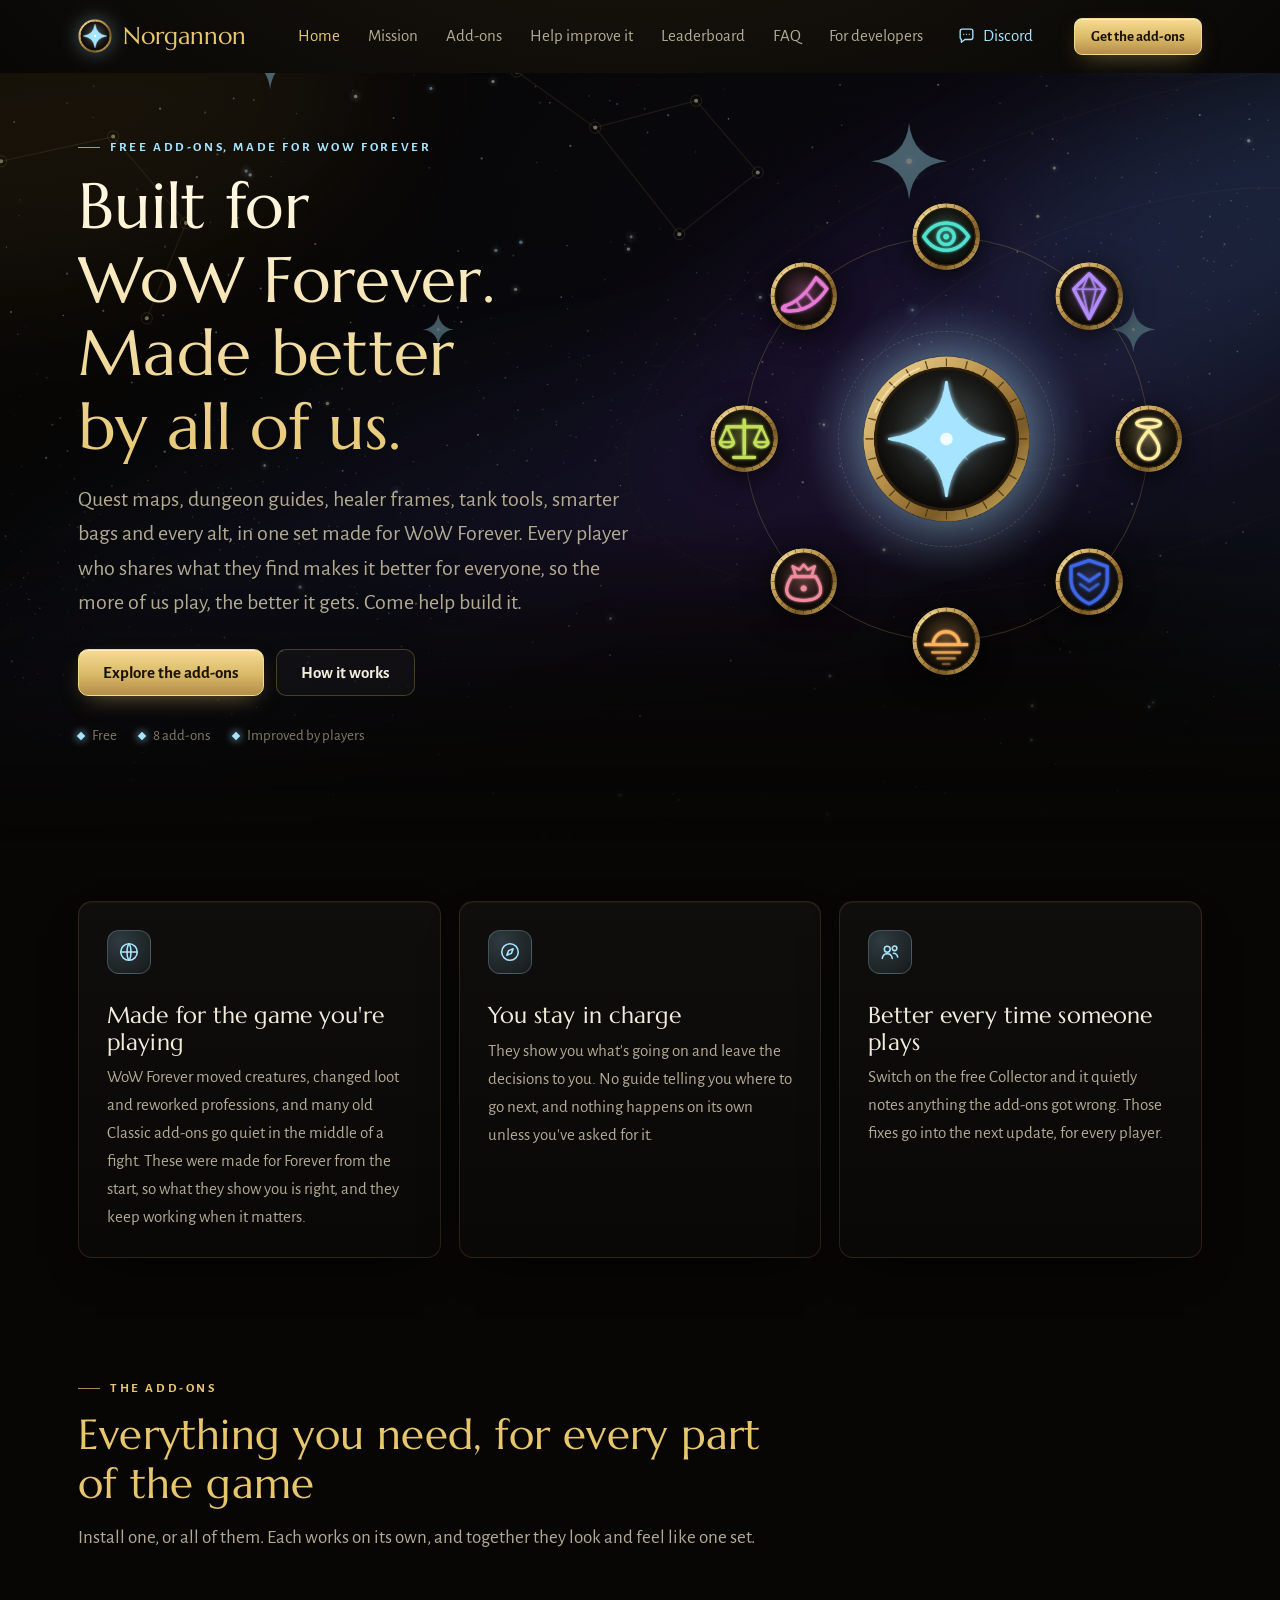
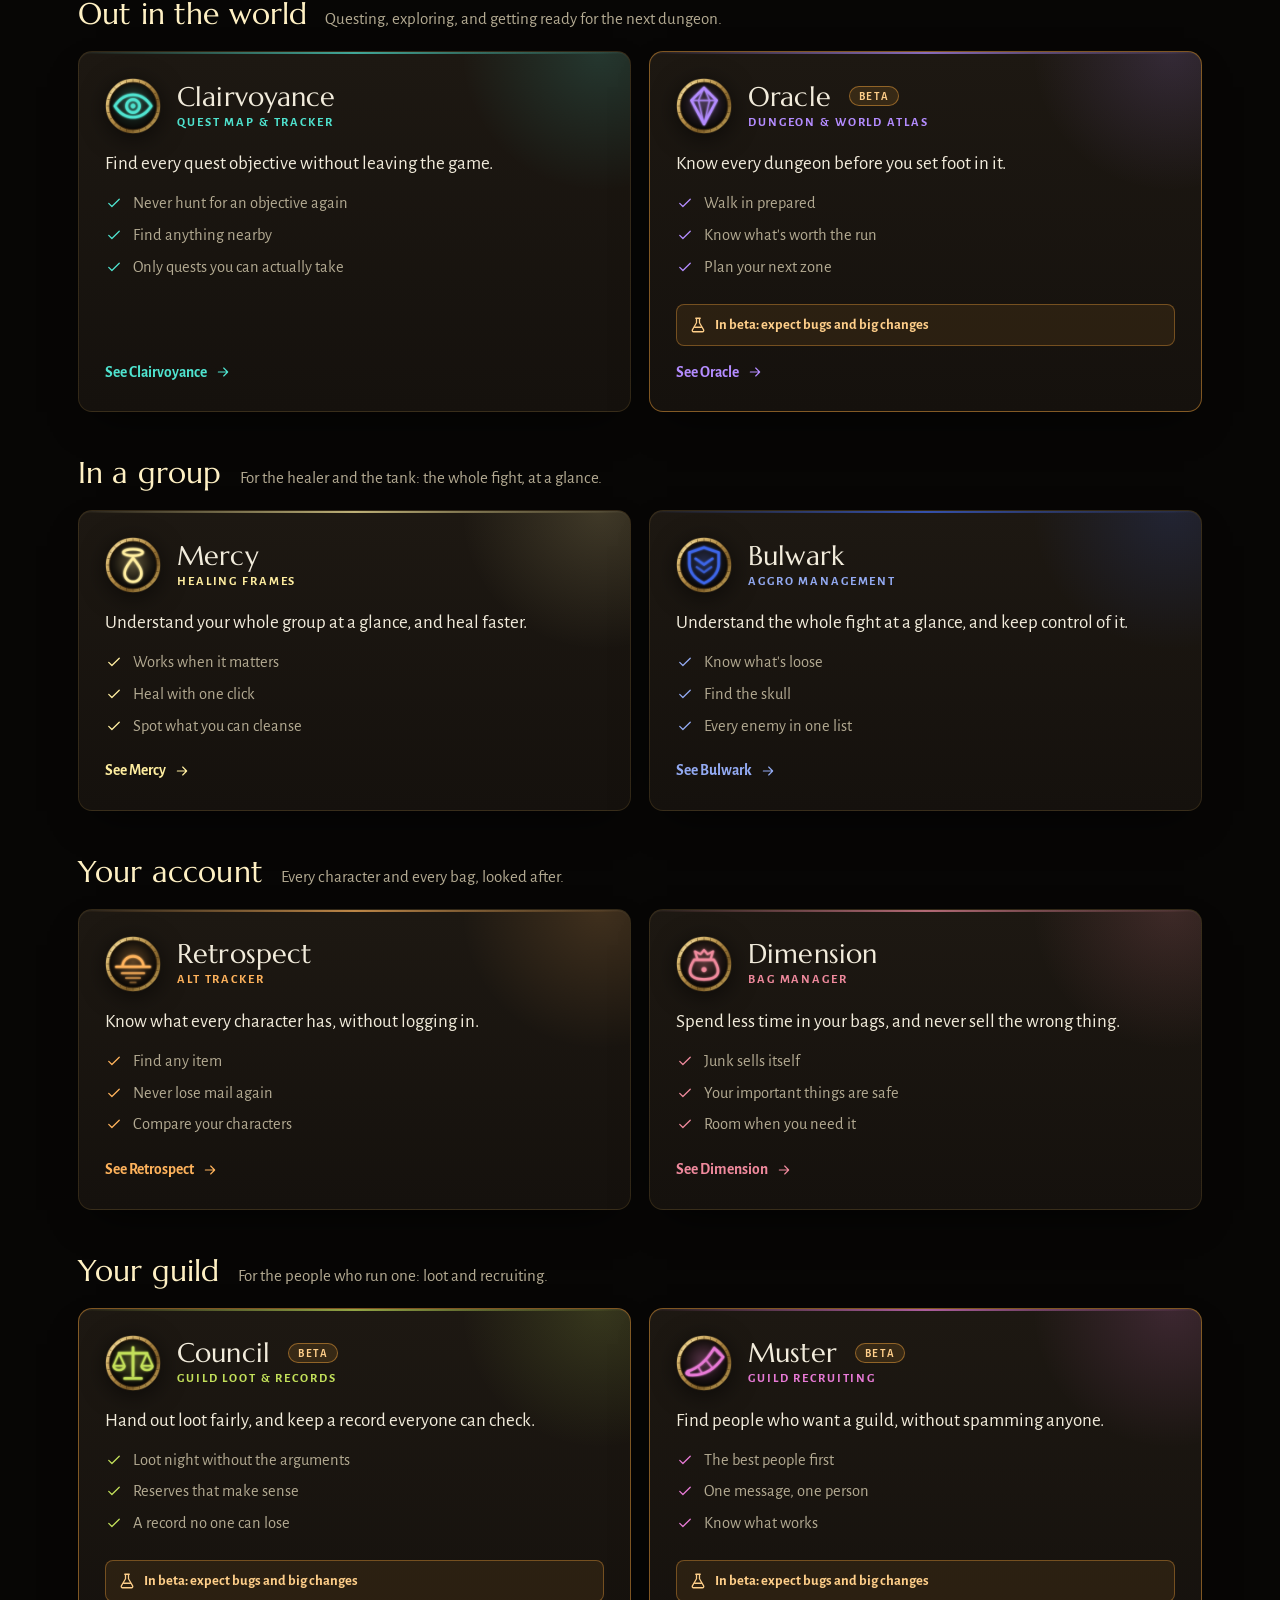
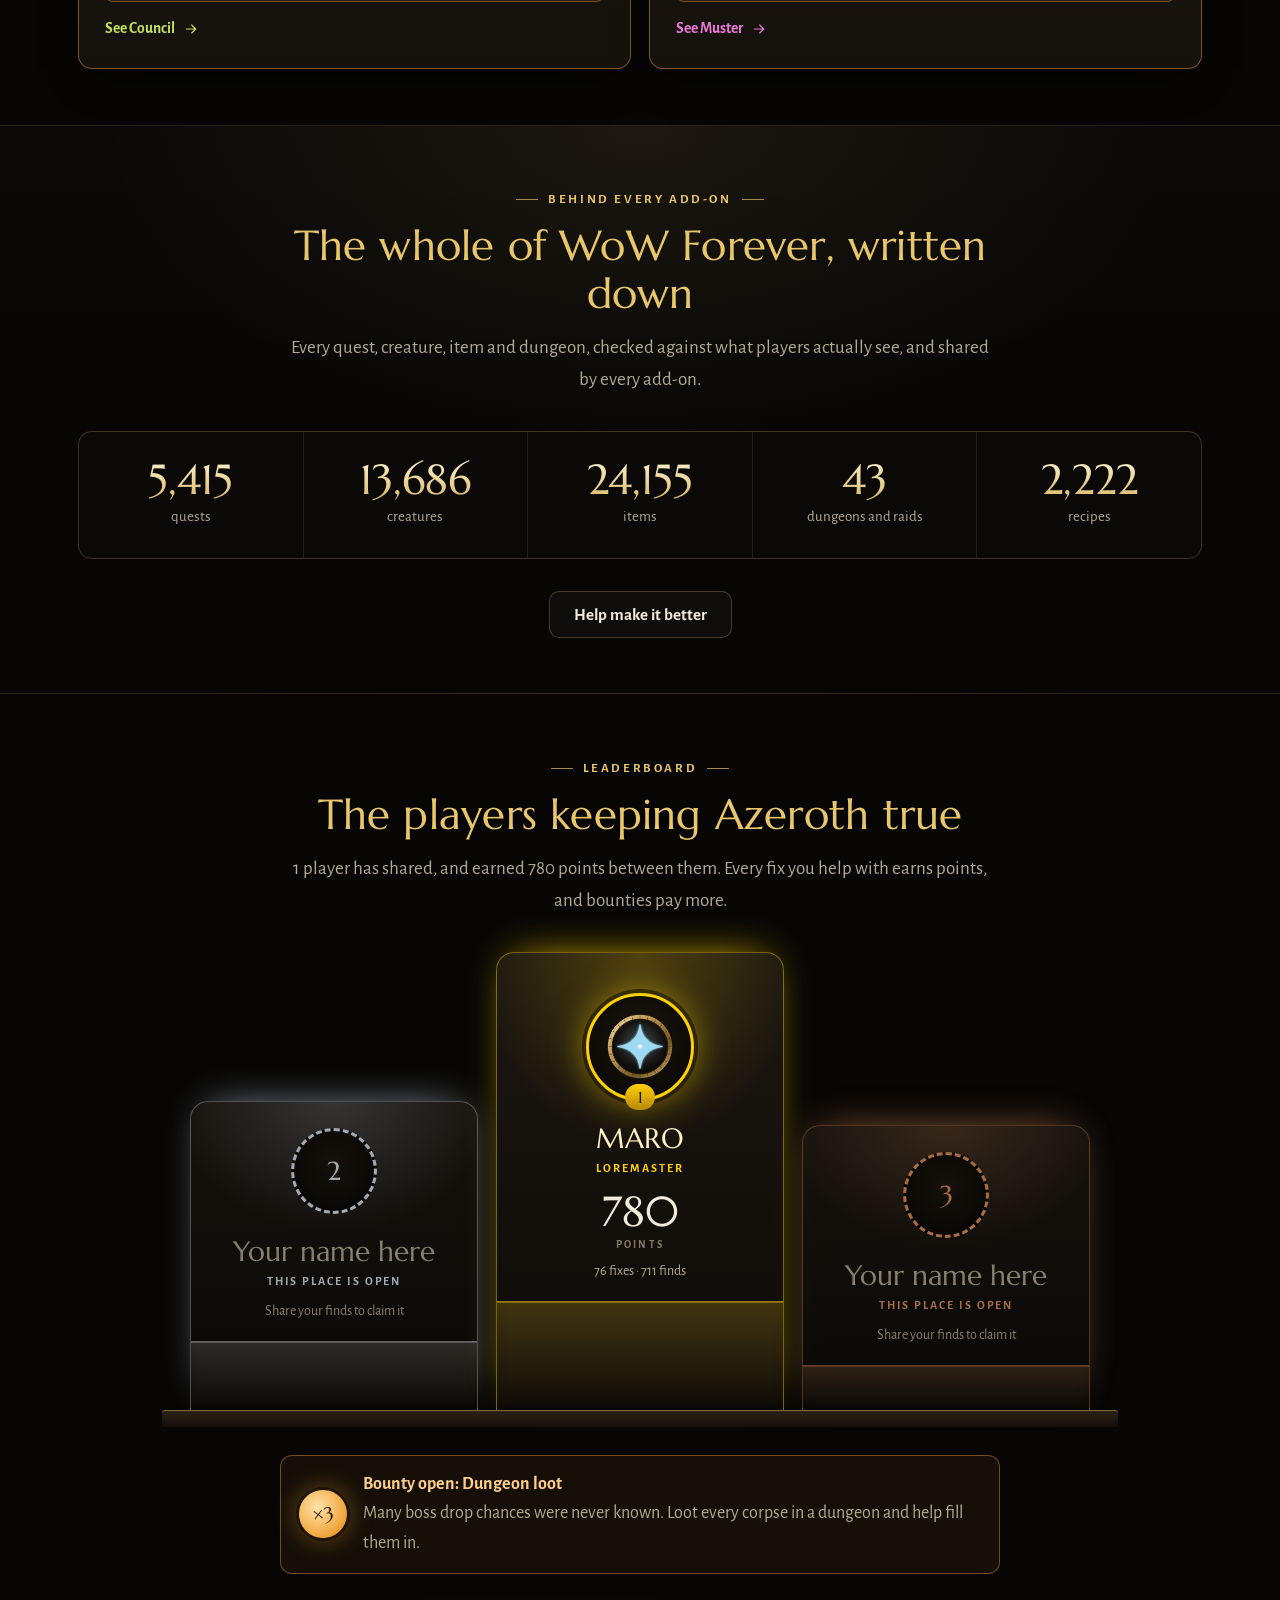
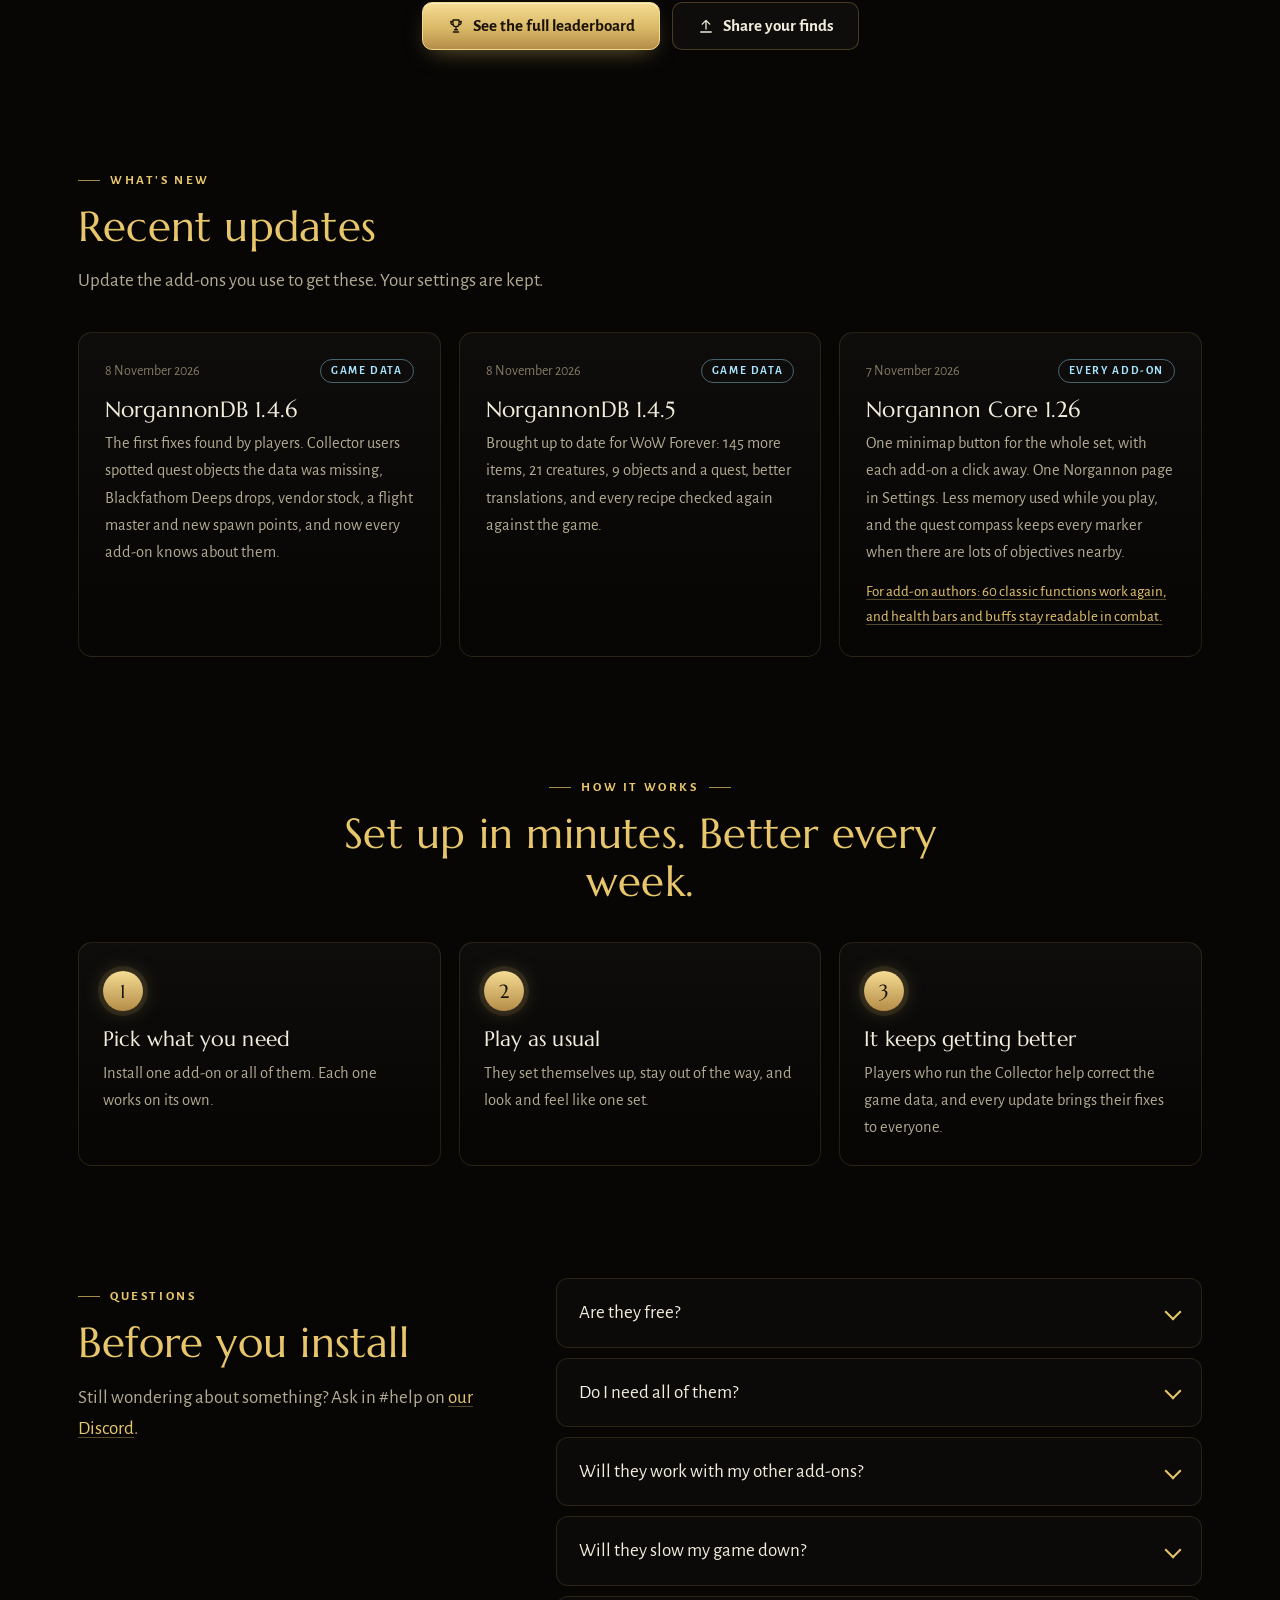
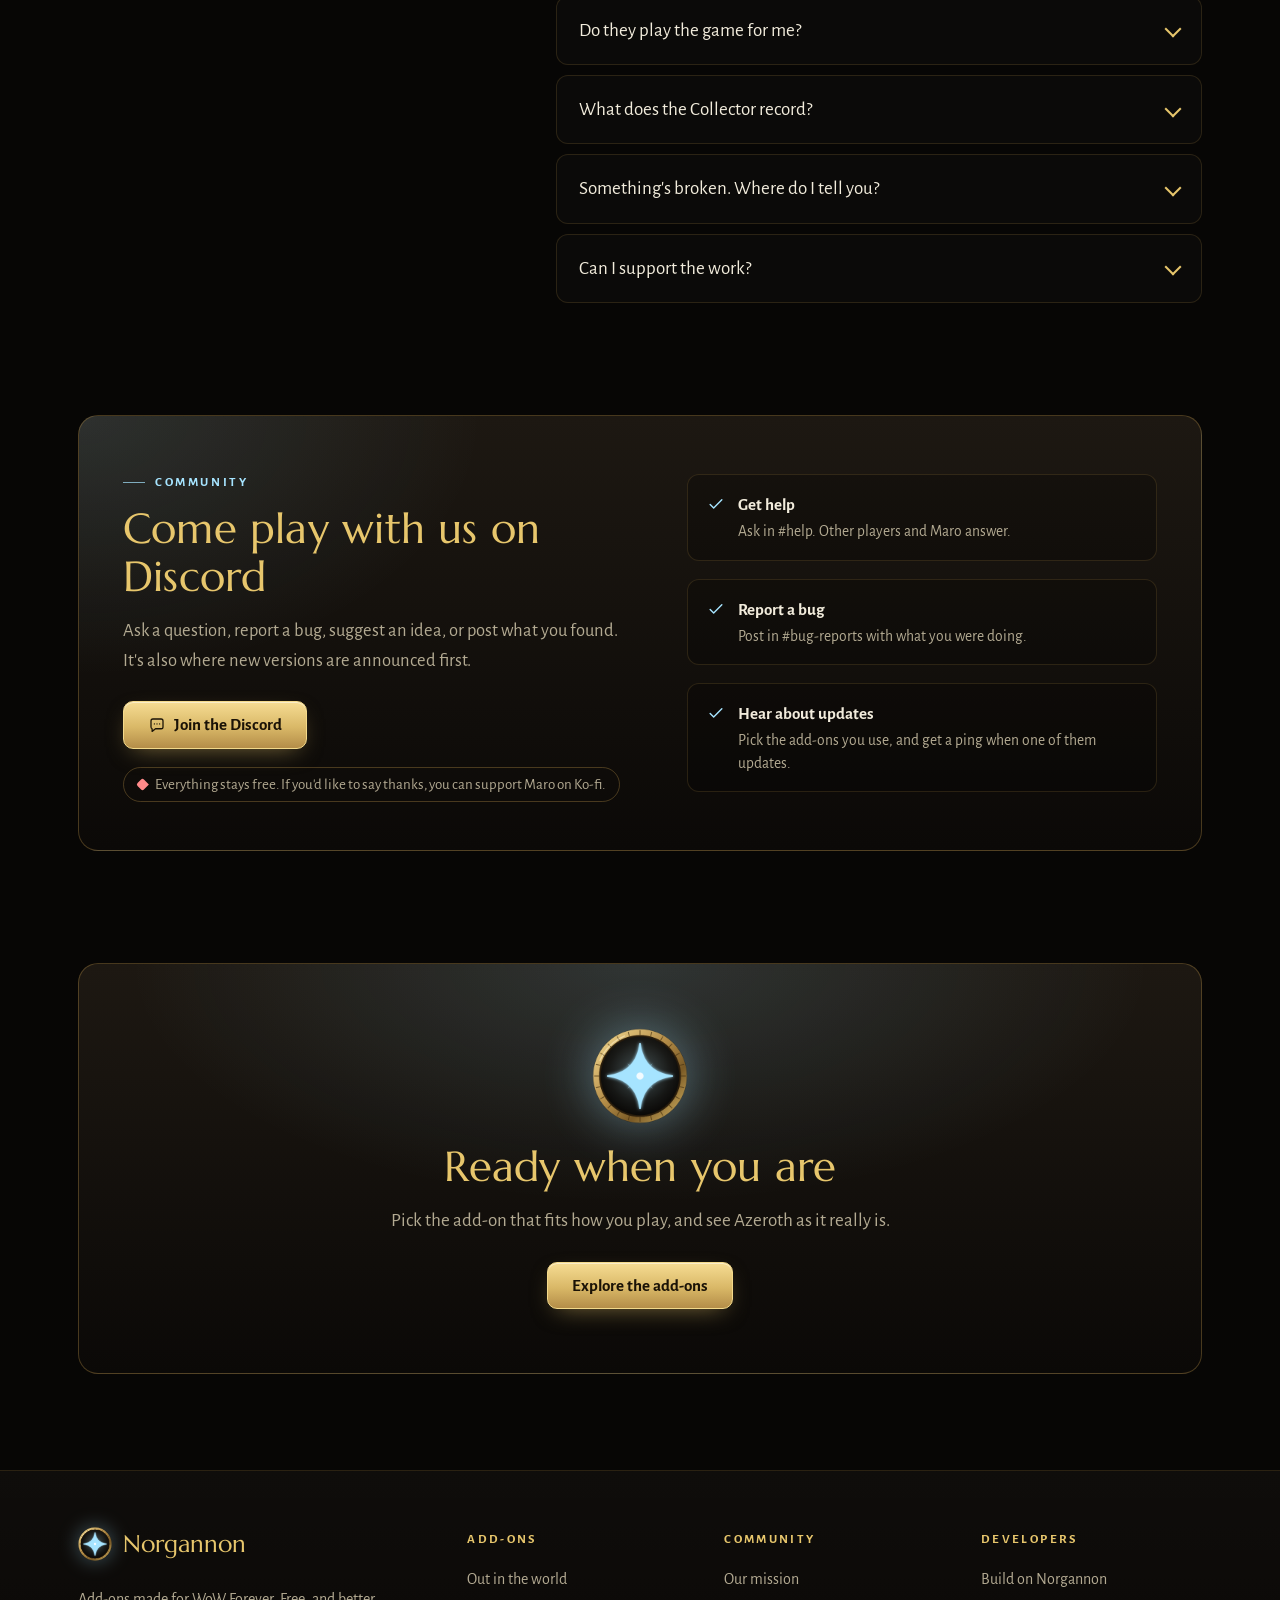
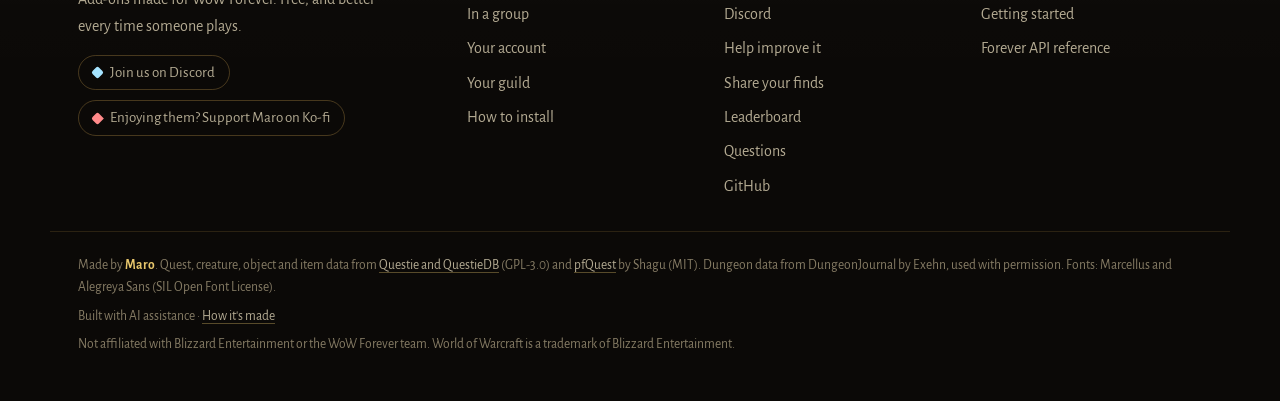
==== commit 58f47052: "Publish the website Co-Authored-By: Claude Opus 5.5 <noreply@anthropic.com>" ====
--- a/index.html
+++ b/index.html
@@ -199,6 +199,7 @@
     <p>Made by <b>Maro</b>. Quest, creature, object and item data from <a href="https://github.com/Questie/Questie">Questie and QuestieDB</a>
       (GPL-3.0) and <a href="https://github.com/shagu/pfQuest">pfQuest</a> by Shagu (MIT). Dungeon data from DungeonJournal by
       Exehn, used with permission. Fonts: Marcellus and Alegreya Sans (SIL Open Font License).</p>
+    <p>Built with AI assistance · <a href="mission.html#how-its-made">How it&#x27;s made</a></p>
     <p>Not affiliated with Blizzard Entertainment or the WoW Forever team. World of Warcraft is a trademark of Blizzard
       Entertainment.</p>
   </div>
--- a/style.css
+++ b/style.css
@@ -655,6 +655,48 @@
 }
 @media (max-width: 760px) { .nav { top: 64px; } }
 .podium + .fine, .podium ~ .fine { margin-top: 20px; }
+
+/* sharing finds: three big steps through Discord */
+.share3 { list-style: none; padding: 0; margin: 0 auto; max-width: 1000px; display: grid; grid-template-columns: repeat(3, minmax(0, 1fr)); gap: 18px; }
+.share3 li { position: relative; padding: 30px 28px 28px; border-radius: var(--radius); border: 1px solid var(--line-strong);
+  background: radial-gradient(ellipse 80% 70% at 50% 0, rgba(166, 228, 255, .08), transparent 70%), linear-gradient(180deg, var(--stone2), var(--night)); }
+.share3-n { display: grid; place-items: center; width: 56px; height: 56px; border-radius: 50%; margin-bottom: 18px; font: 28px/1 var(--title);
+  color: #1a1206; background: linear-gradient(180deg, var(--gold-hi), var(--gold-soft) 60%, #9c7a3c); box-shadow: 0 0 24px rgba(231, 198, 108, .35); }
+.share3 h3 { color: var(--text); font-size: 26px; margin: 0 0 12px; }
+.share3 p { margin: 0; font-size: 21px; line-height: 1.7; color: var(--text); }
+.share3 code { font-size: 19px; padding: 3px 9px; white-space: nowrap; }
+.chan { color: var(--star); font-weight: 700; white-space: nowrap; text-decoration-color: rgba(166, 228, 255, .4); }
+.chan:hover { color: #fff; }
+kbd { display: inline-block; min-width: 1.9em; padding: 2px 9px; border-radius: 7px; font: 700 .85em/1.4 var(--body); text-align: center;
+  color: var(--text); background: linear-gradient(180deg, #2c241a, #17120c); border: 1px solid var(--line-strong);
+  box-shadow: inset 0 -3px 0 rgba(0, 0, 0, .55), 0 1px 0 rgba(255, 255, 255, .05); white-space: nowrap; }
+.share3-join { display: flex; flex-wrap: wrap; align-items: center; justify-content: center; gap: 14px 20px; margin-top: 30px; }
+.share3-join span { color: var(--muted); }
+.share3-other { margin-top: 18px; }
+.share-main { padding-bottom: 20px; }
+.other-ways { max-width: 860px; margin: 0 auto; border: 1px solid var(--line); border-radius: var(--radius); background: rgba(255, 255, 255, .015); }
+.other-ways > summary { cursor: pointer; list-style: none; padding: 20px 24px; font: 400 22px/1.2 var(--title); color: var(--gold-soft);
+  display: flex; align-items: center; justify-content: space-between; gap: 16px; }
+.other-ways > summary::-webkit-details-marker { display: none; }
+.other-ways > summary::after { content: ""; width: 9px; height: 9px; border-right: 2px solid var(--gold-soft); border-bottom: 2px solid var(--gold-soft);
+  transform: rotate(45deg); margin-top: -4px; transition: transform .2s; }
+.other-ways[open] > summary::after { transform: rotate(-135deg); margin-top: 4px; }
+.other-ways .other-note { color: var(--muted); padding: 0 24px; margin: 0 0 20px; }
+.other-ways .share-steps { padding: 0 18px 20px; max-width: none; }
+@media (max-width: 960px) { .share3 { grid-template-columns: 1fr; max-width: 560px; } }
+@media (max-width: 720px) {
+  .share3 p { font-size: 19px; }
+  .other-ways > summary { padding: 18px; font-size: 20px; }
+  .other-ways .other-note { padding: 0 18px; }
+  .other-ways .share-steps { padding: 0 10px 14px; }
+}
+.keys { white-space: nowrap; }
+.share3-join span { text-align: center; }
+.share3-credit { max-width: 640px; margin: 16px auto 0; text-align: center; color: var(--muted); font-size: 16.5px; }
+/* mission: how it's made, plain and quiet */
+.made { max-width: 760px; }
+.made h2 { font-size: clamp(26px, 3vw, 34px); margin: 0 0 12px; }
+.made p { color: var(--muted); font-size: 18px; margin: 0; }
 
 /* code highlighting (pygments github-dark) */
 pre { line-height: 125%; }
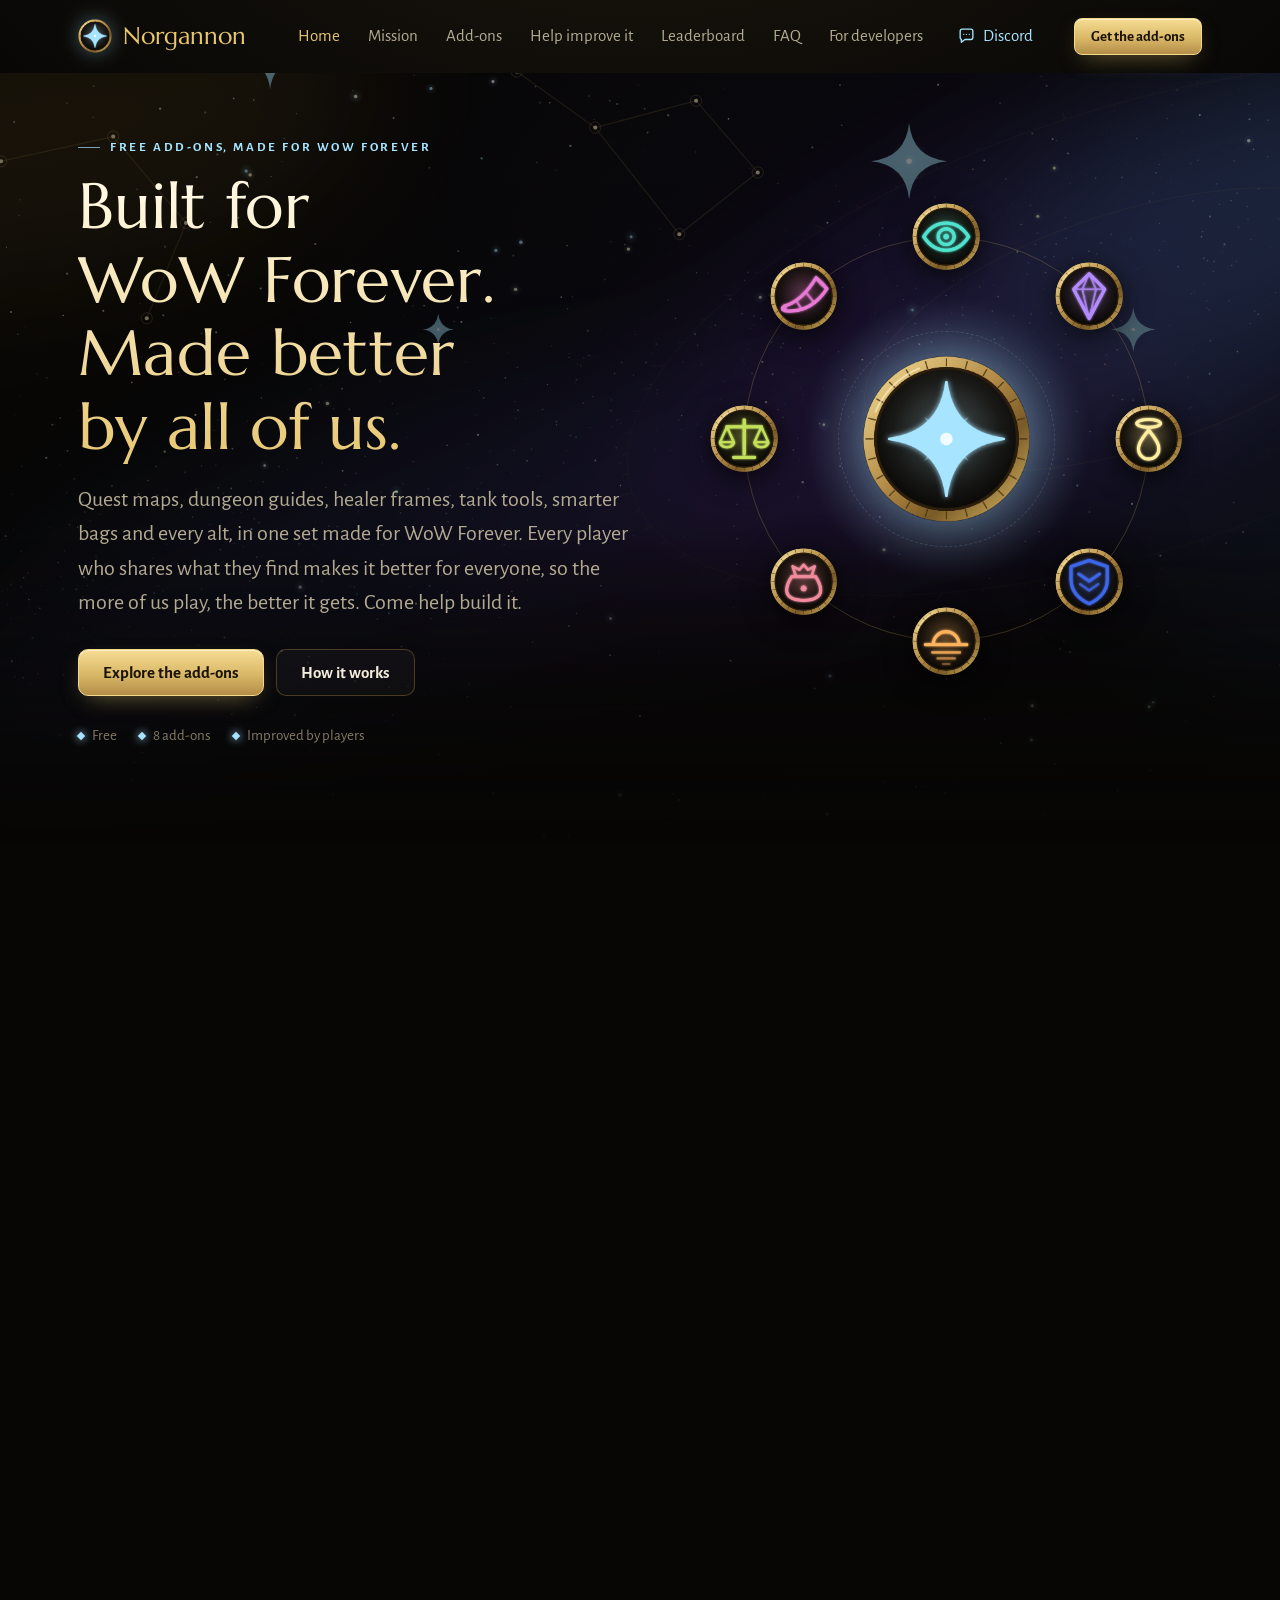
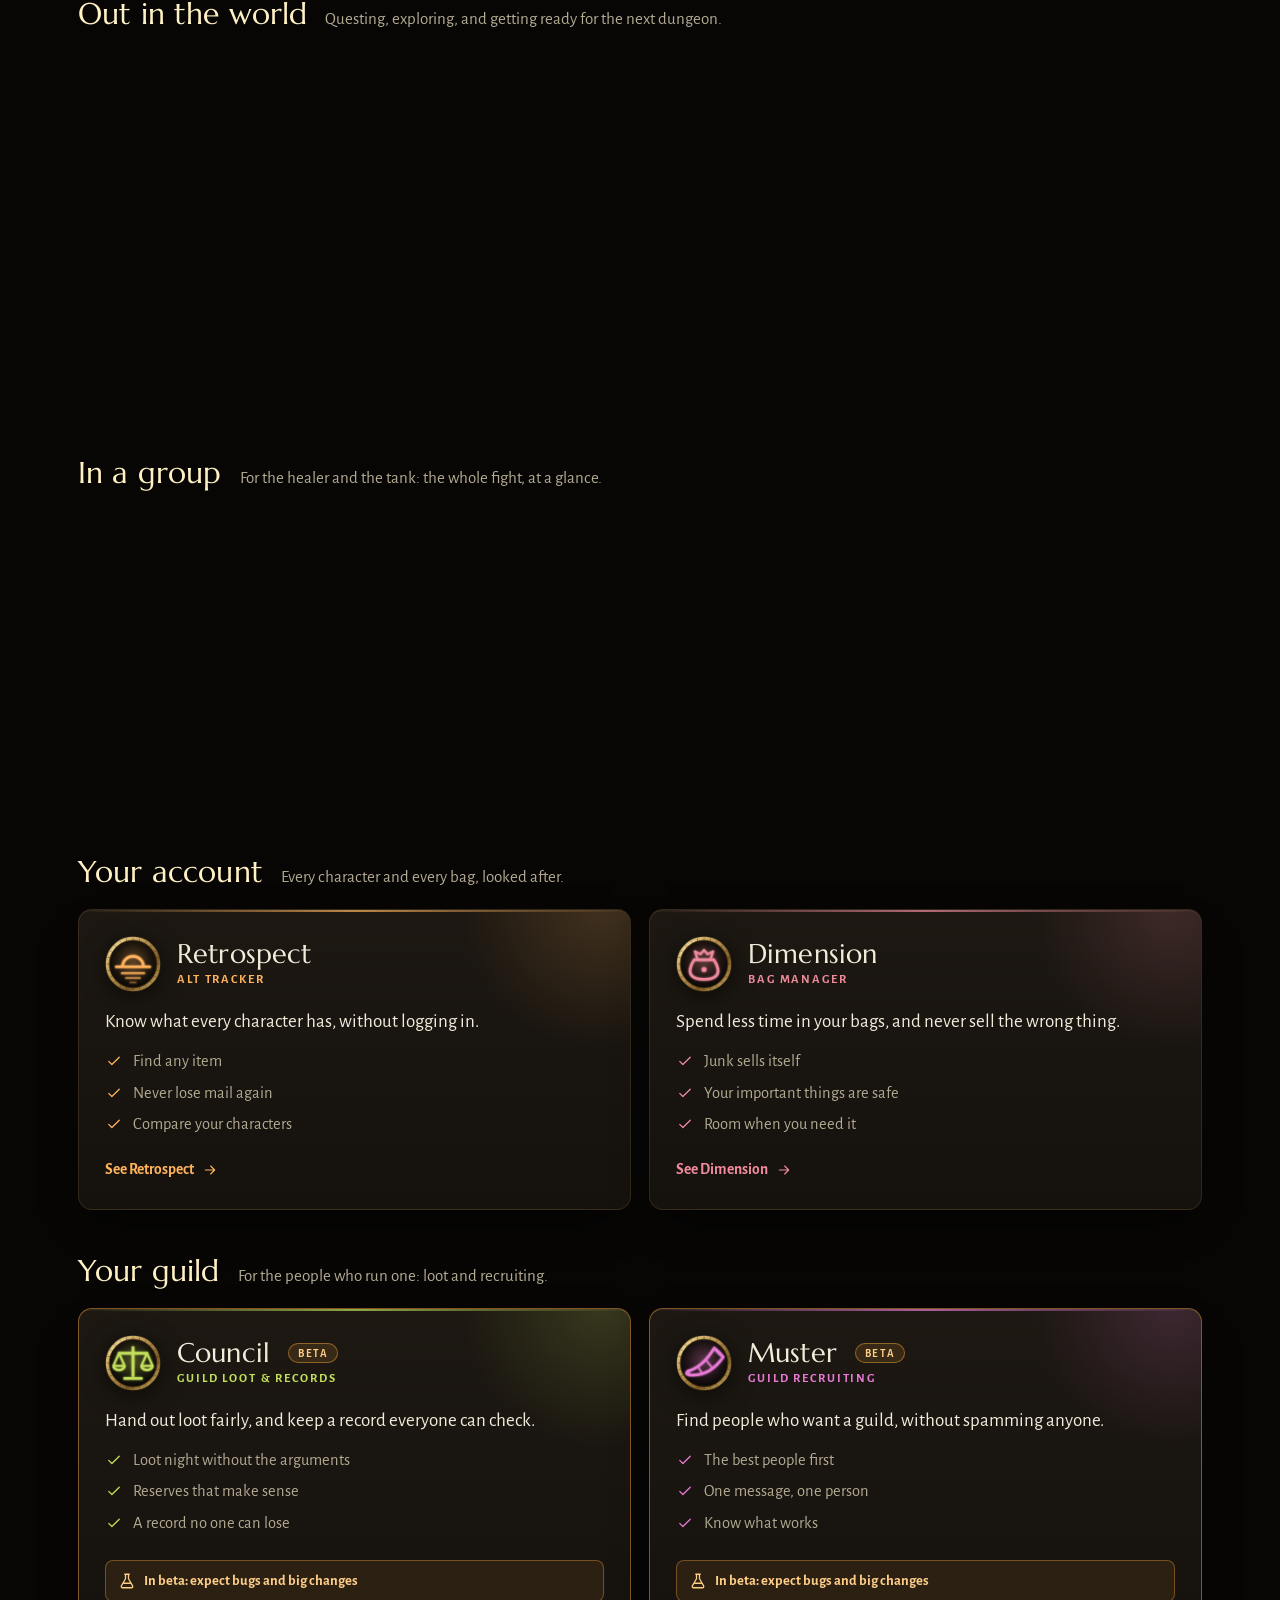
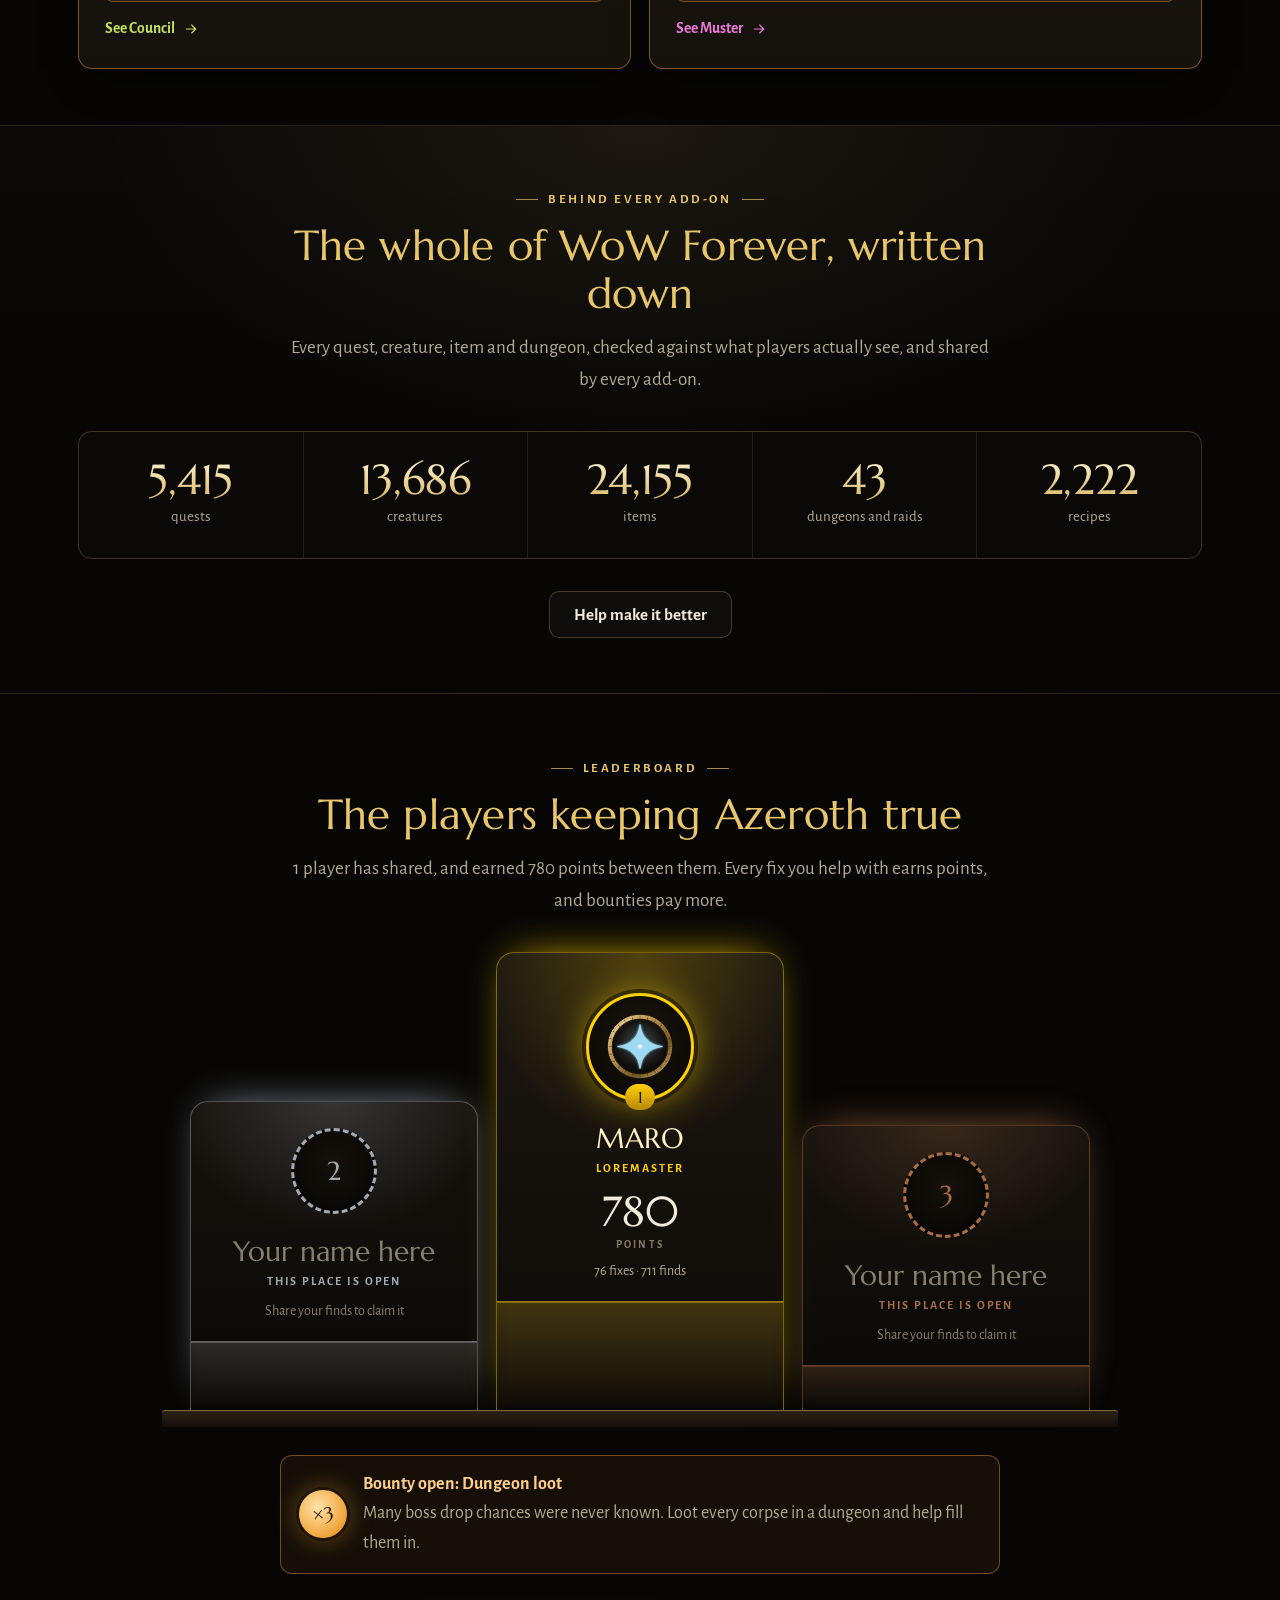
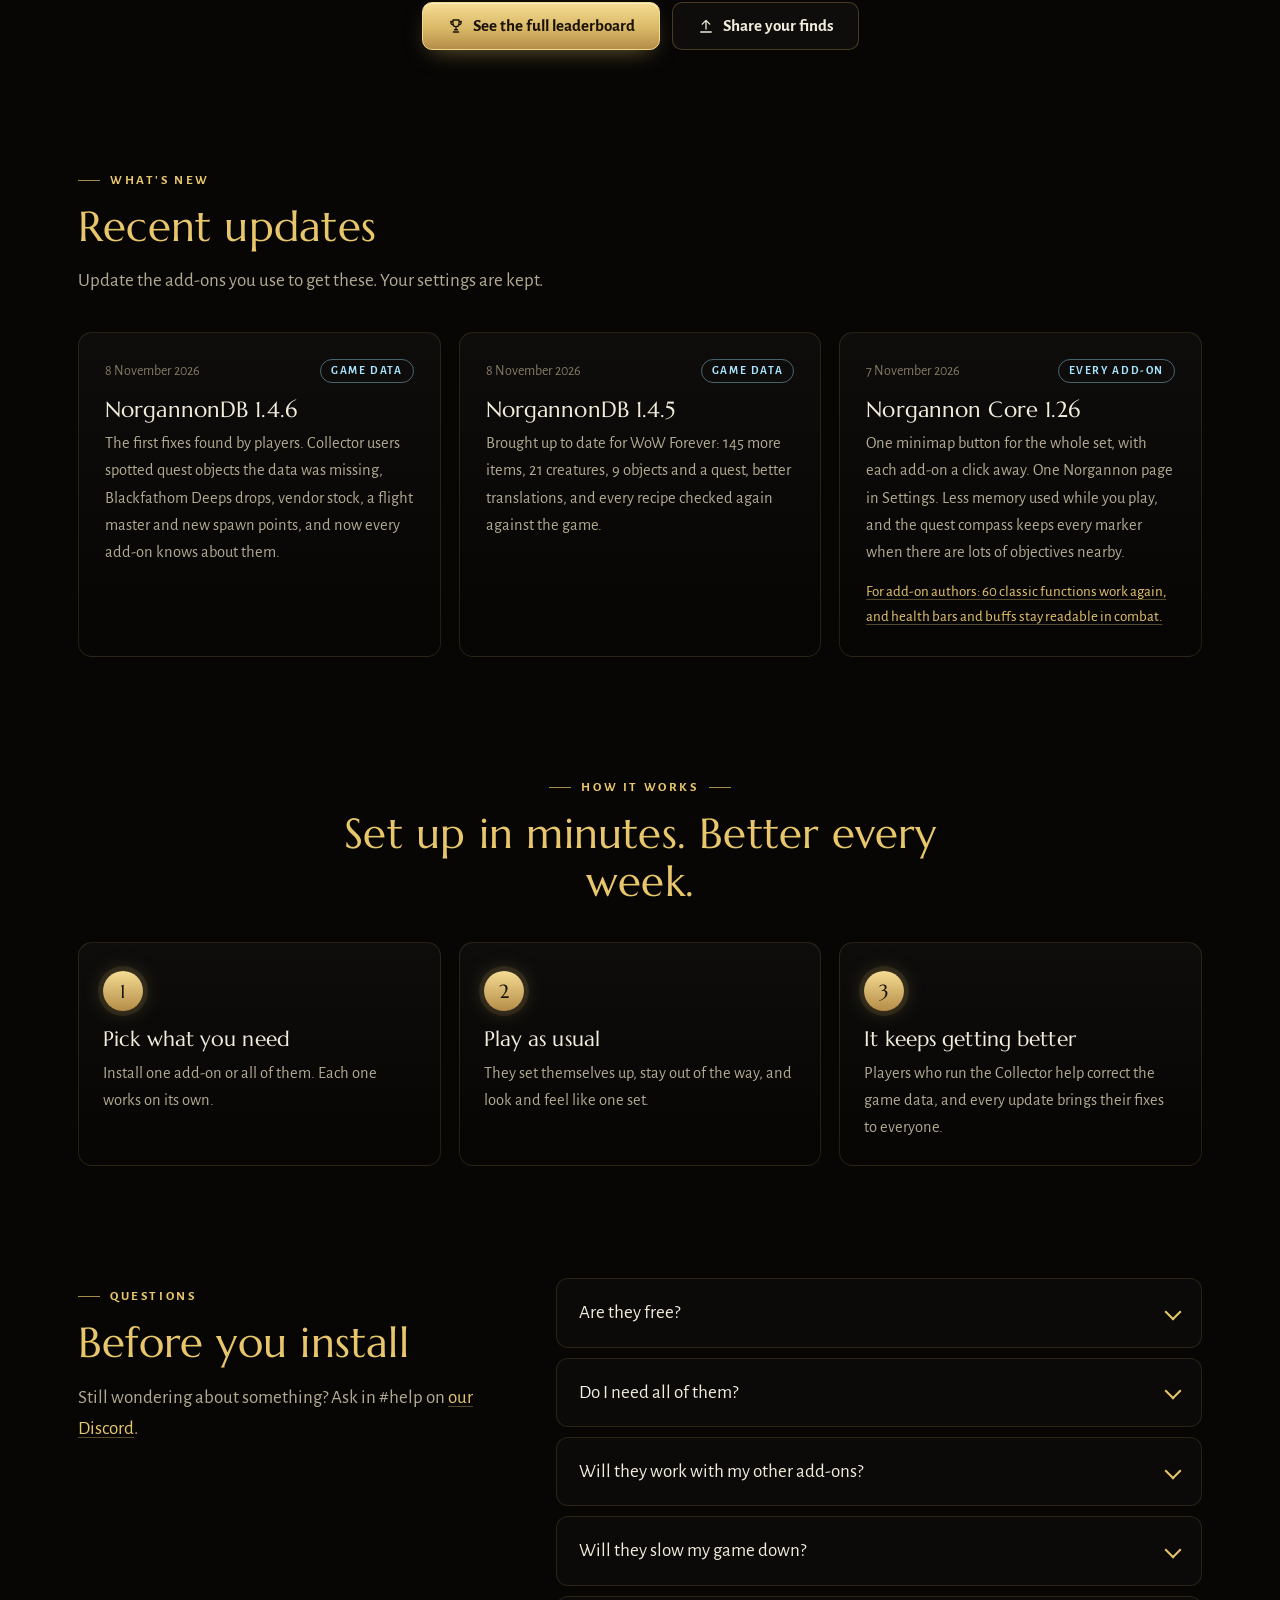
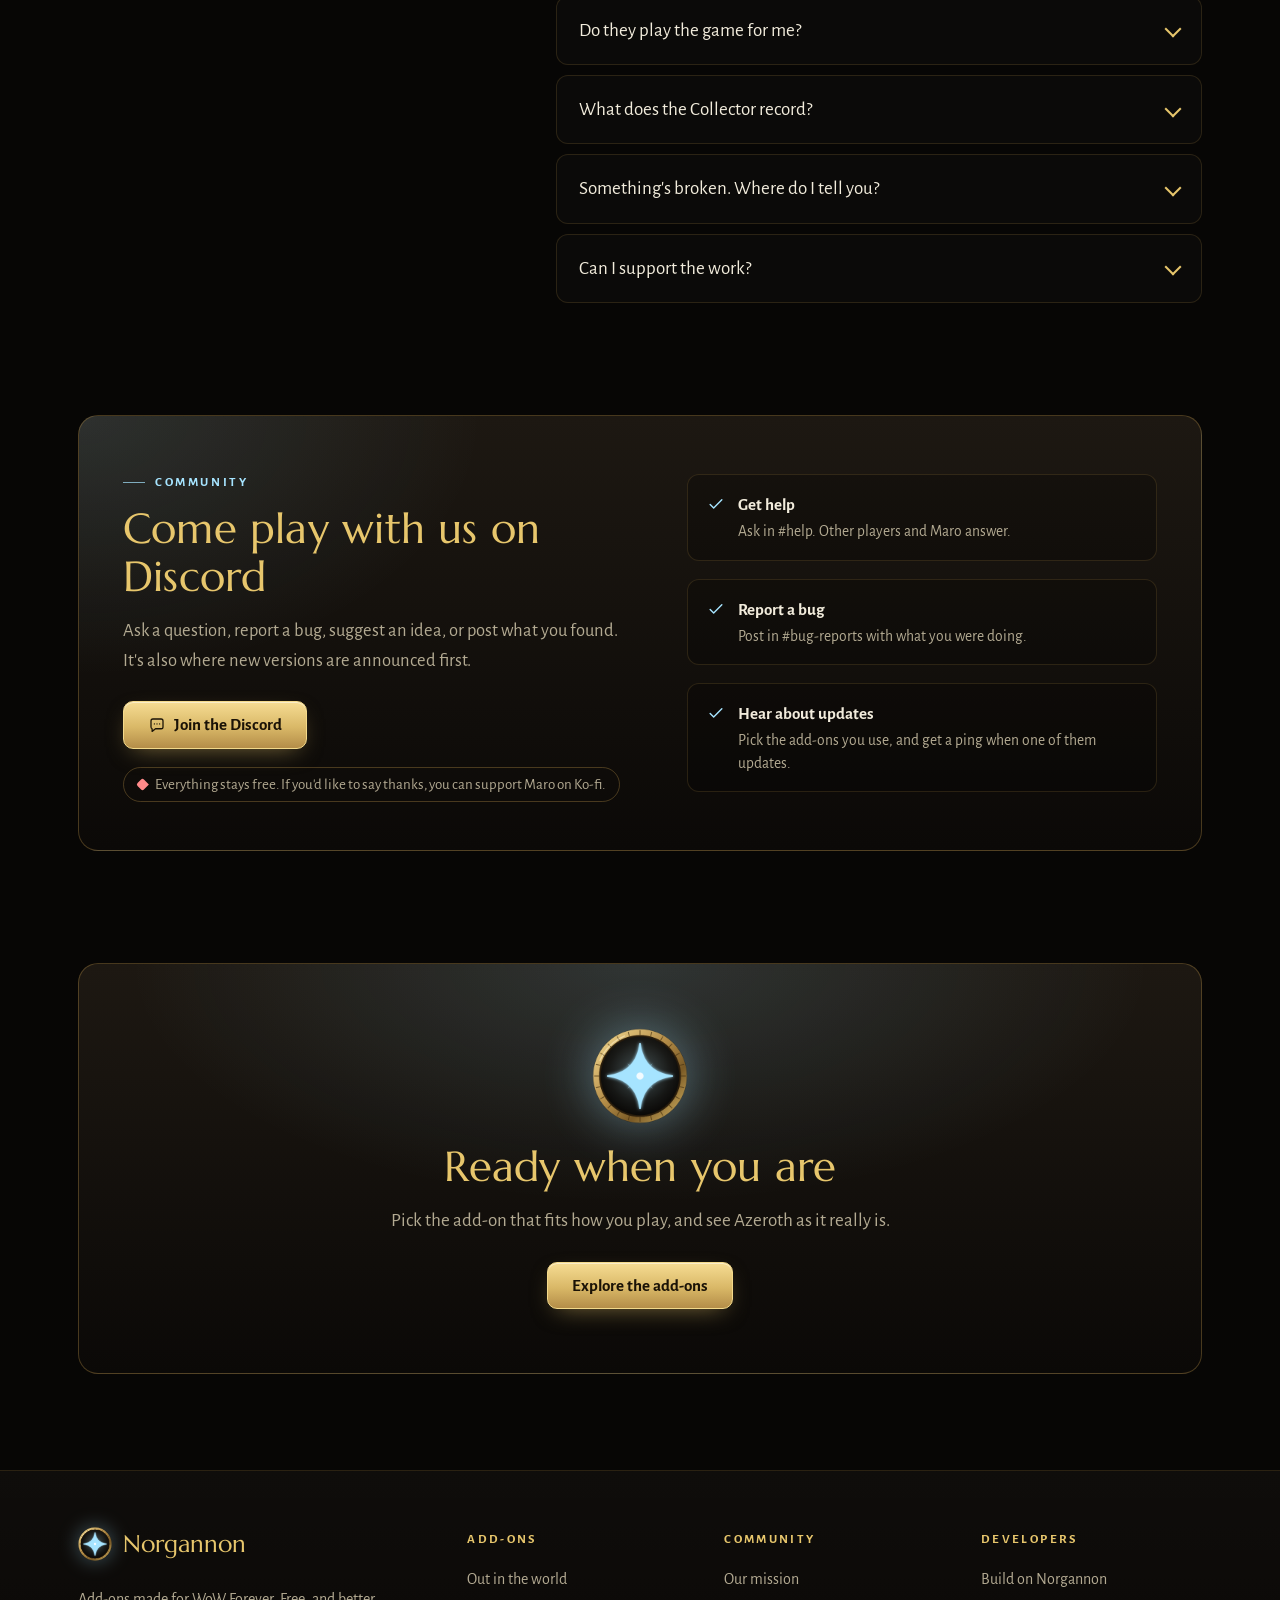
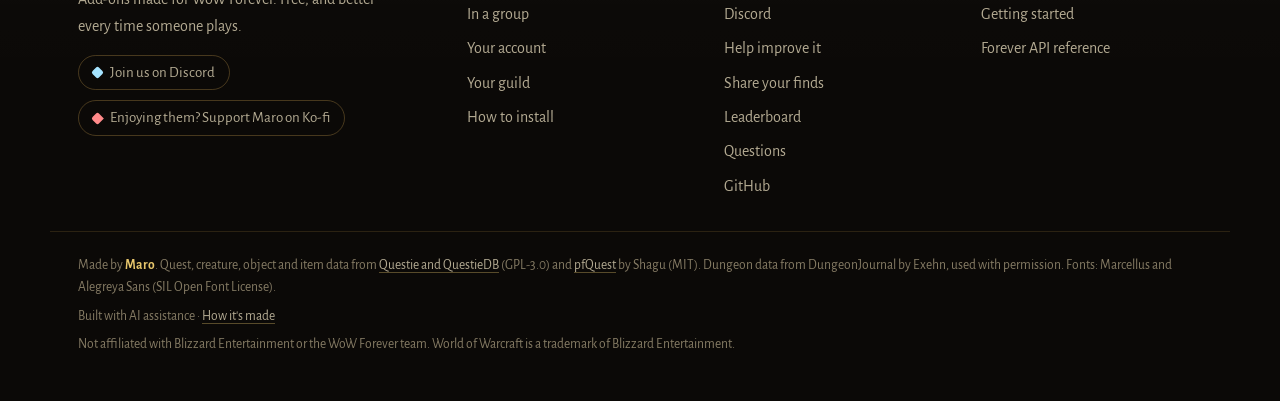
==== commit 1addb107: "Publish the website Co-Authored-By: Claude Opus 5.5 <noreply@anthropic.com>" ====
--- a/index.html
+++ b/index.html
@@ -16,7 +16,7 @@
 <link rel="icon" type="image/png" sizes="32x32" href="img/marks/core-32.png">
 <link rel="apple-touch-icon" href="img/marks/core-256.png">
 <link rel="preload" href="fonts/Marcellus-Regular.ttf" as="font" type="font/ttf" crossorigin>
-<link rel="stylesheet" href="style.css">
+<link rel="stylesheet" href="style.css?v=d76abec7">
 </head>
 <body class="home">
 <a class="skip" href="#main">Skip to content</a>
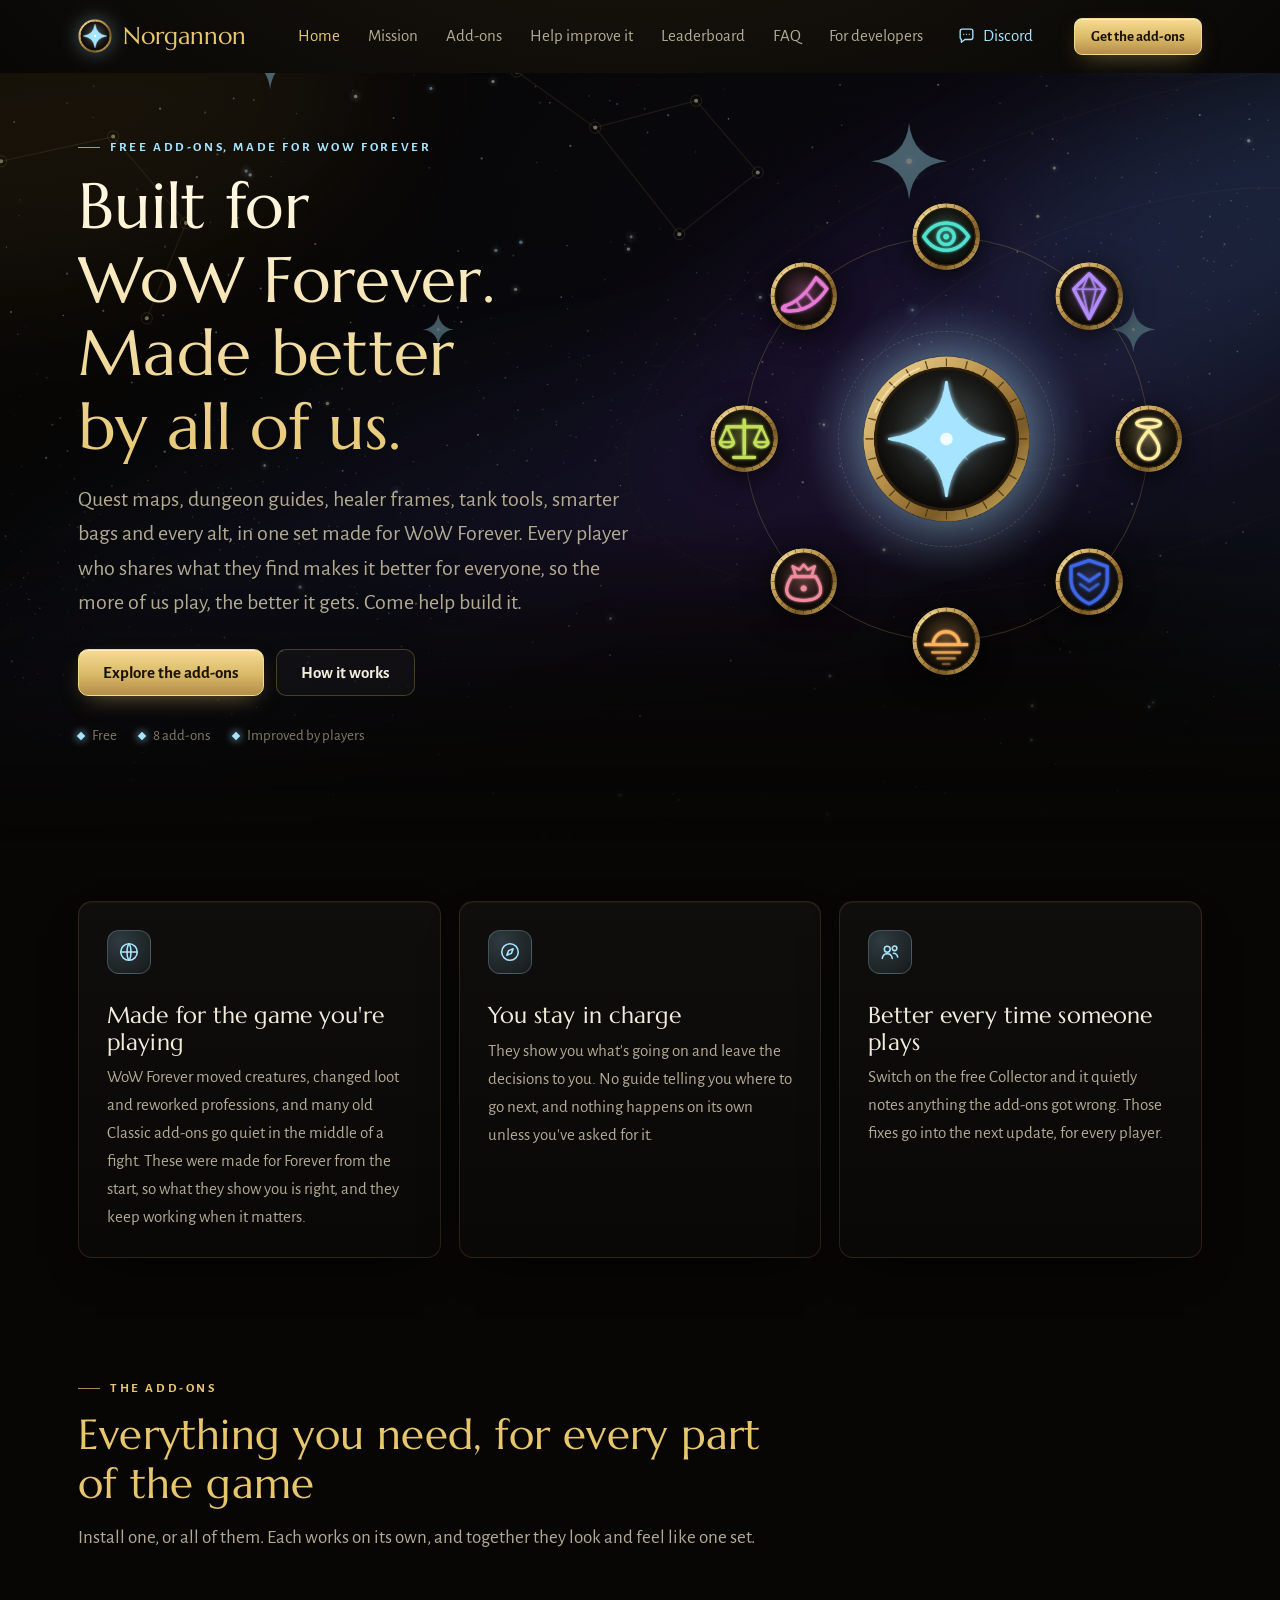
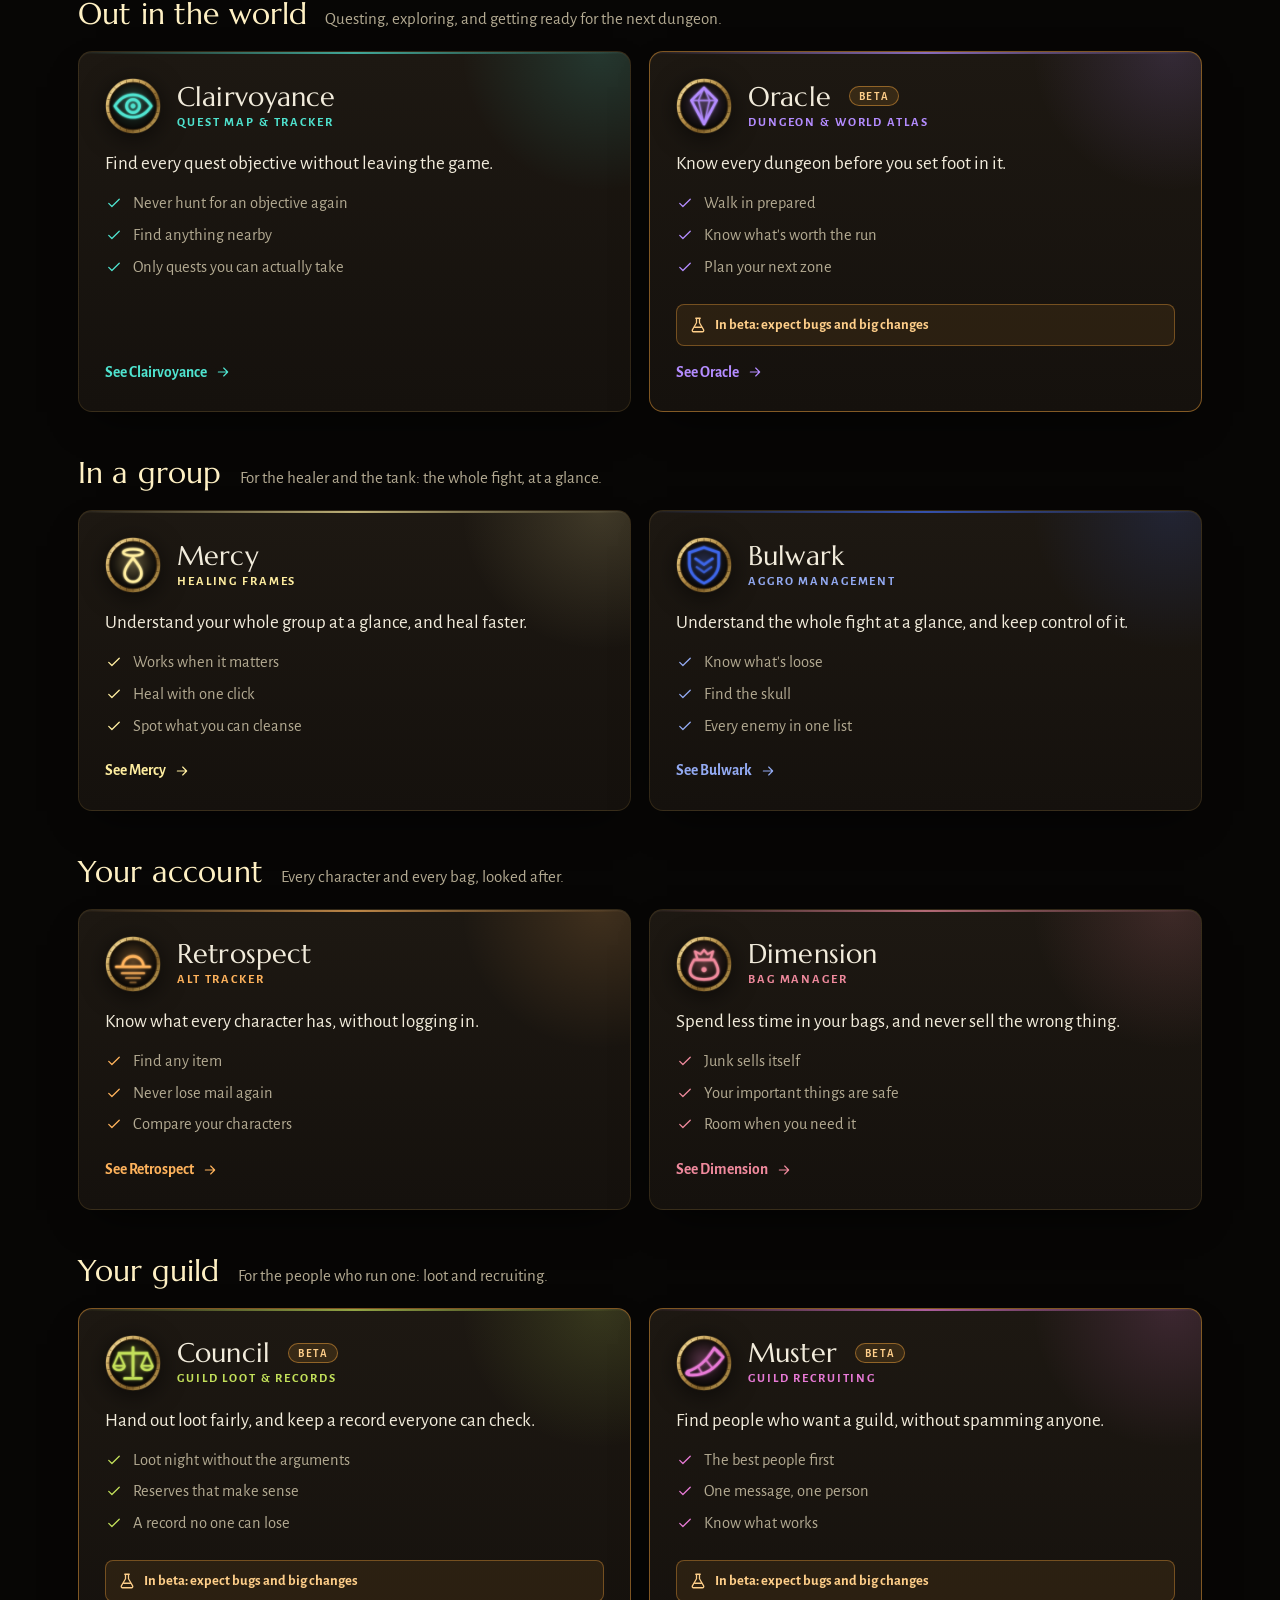
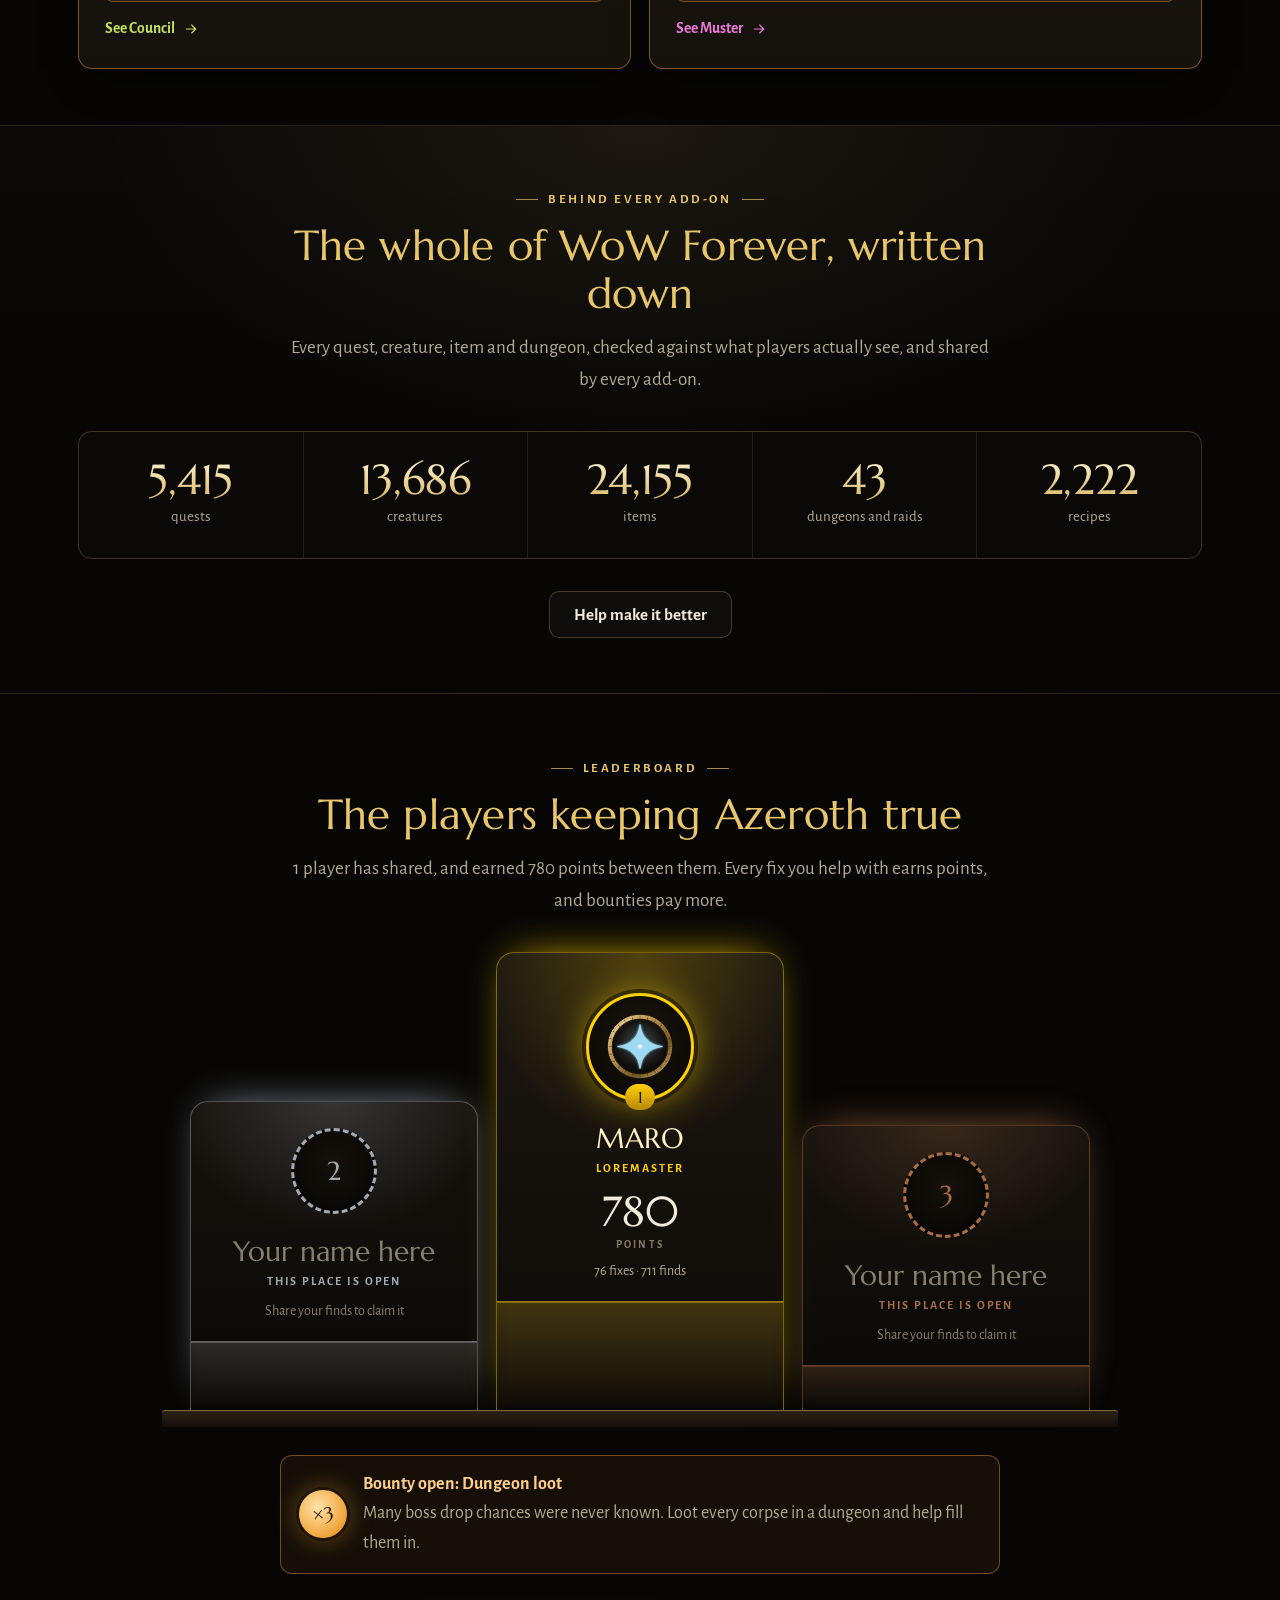
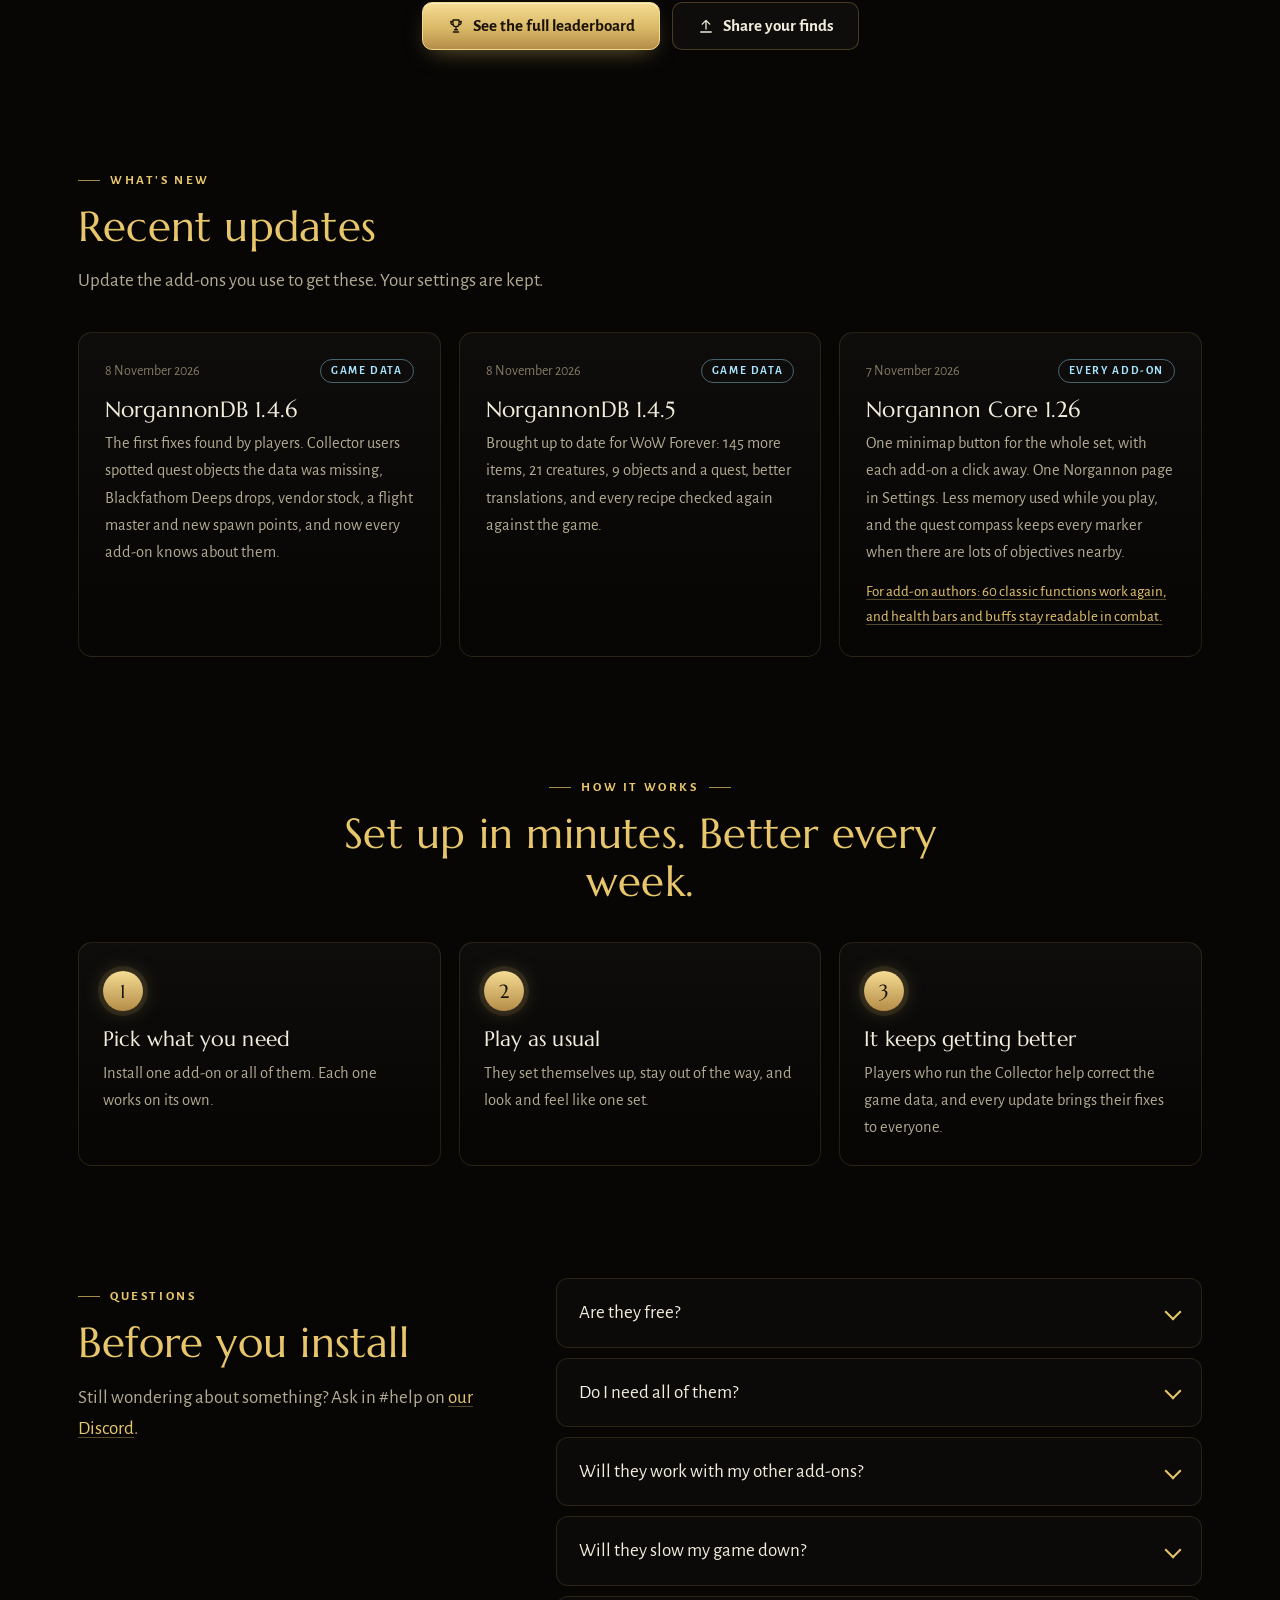
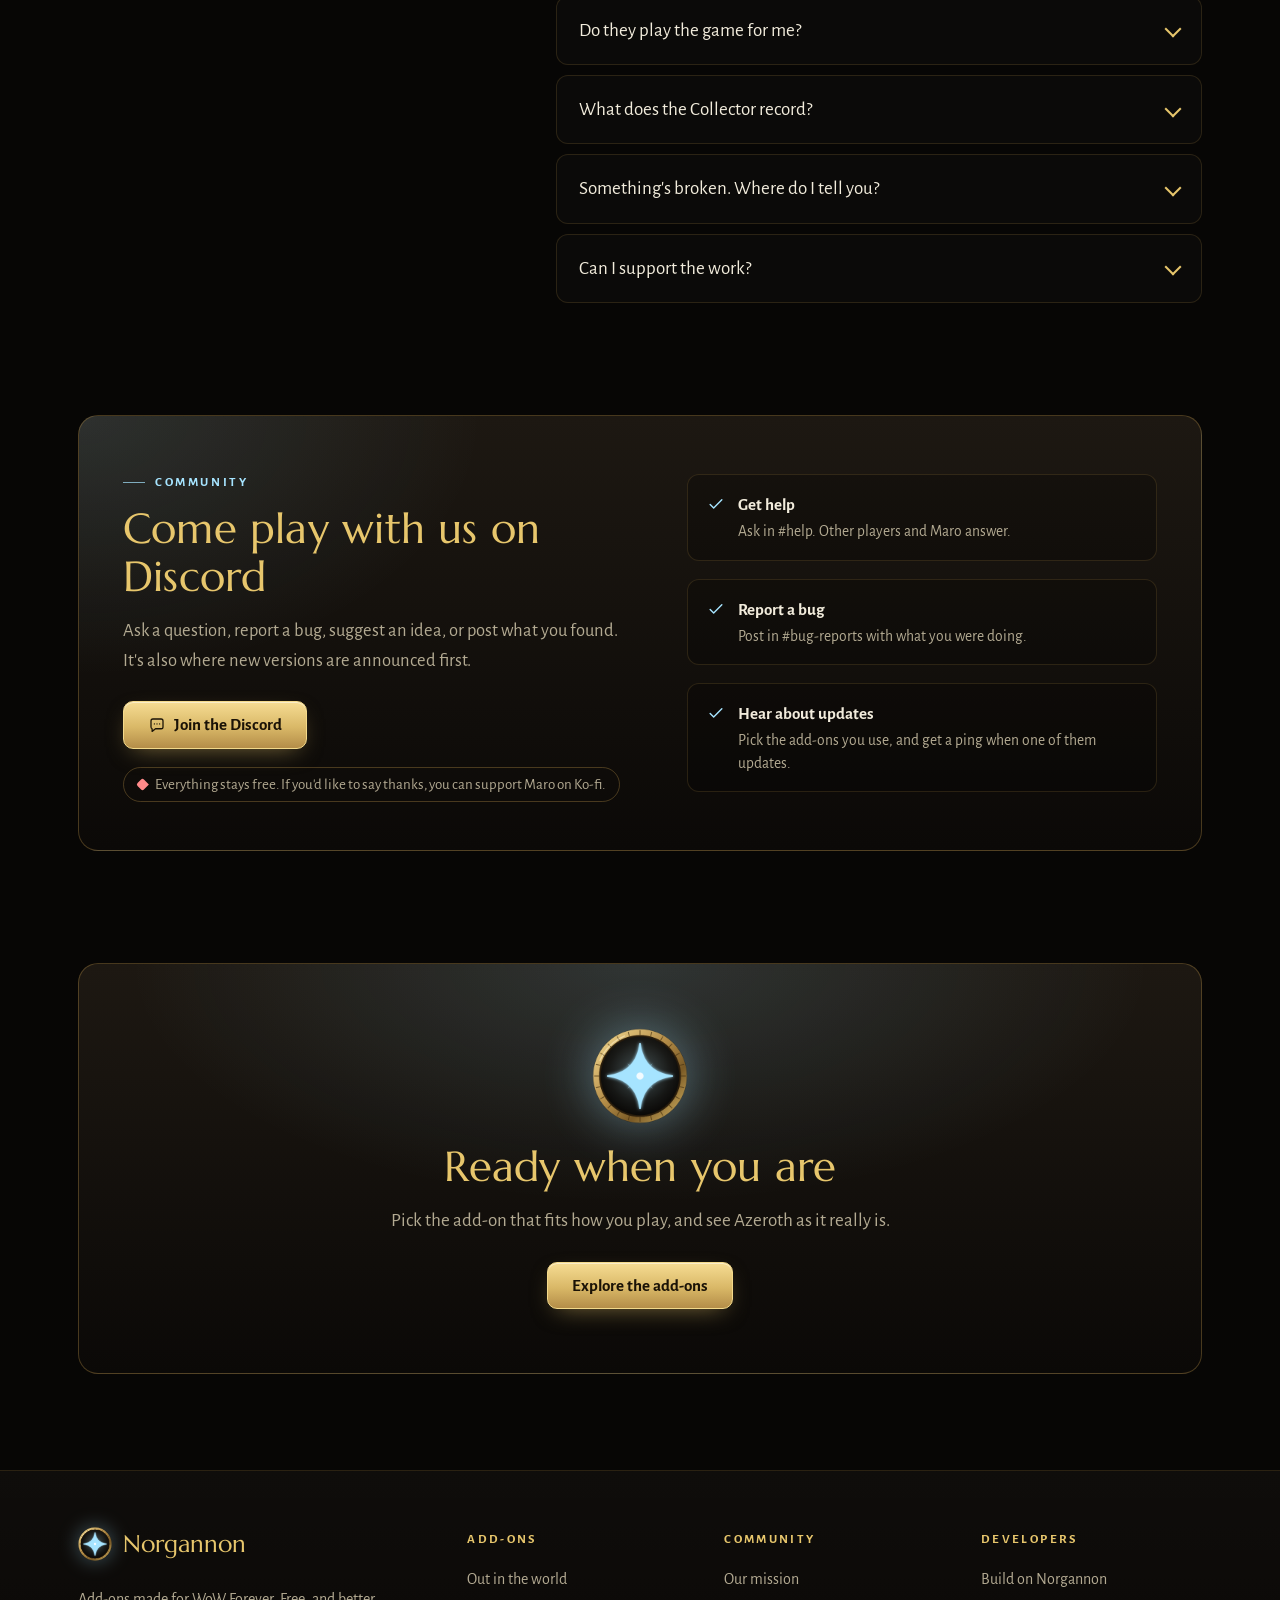
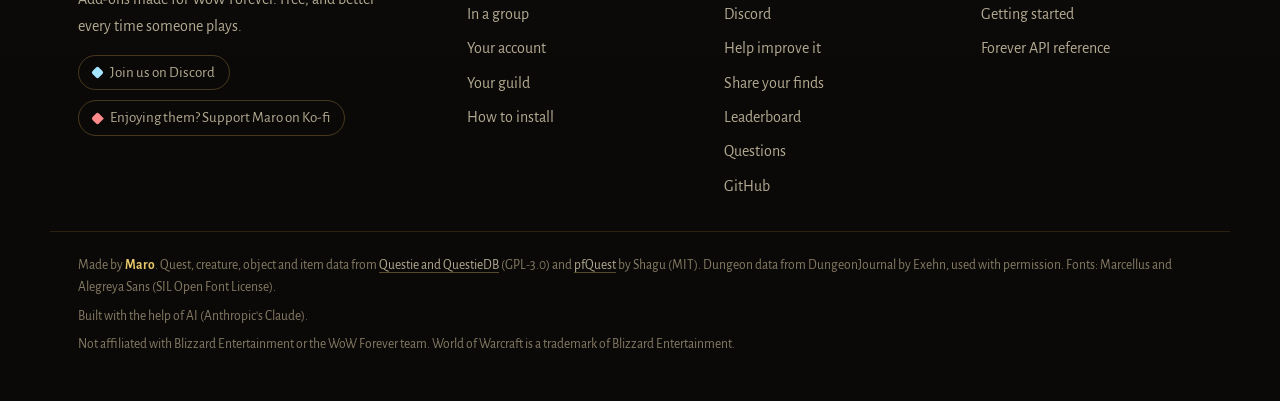
==== commit dee24b14: "Publish the website Co-Authored-By: Claude Opus 5.5 <noreply@anthropic.com>" ====
--- a/index.html
+++ b/index.html
@@ -16,7 +16,7 @@
 <link rel="icon" type="image/png" sizes="32x32" href="img/marks/core-32.png">
 <link rel="apple-touch-icon" href="img/marks/core-256.png">
 <link rel="preload" href="fonts/Marcellus-Regular.ttf" as="font" type="font/ttf" crossorigin>
-<link rel="stylesheet" href="style.css?v=d76abec7">
+<link rel="stylesheet" href="style.css?v=be8c6893">
 </head>
 <body class="home">
 <a class="skip" href="#main">Skip to content</a>
@@ -199,7 +199,7 @@
     <p>Made by <b>Maro</b>. Quest, creature, object and item data from <a href="https://github.com/Questie/Questie">Questie and QuestieDB</a>
       (GPL-3.0) and <a href="https://github.com/shagu/pfQuest">pfQuest</a> by Shagu (MIT). Dungeon data from DungeonJournal by
       Exehn, used with permission. Fonts: Marcellus and Alegreya Sans (SIL Open Font License).</p>
-    <p>Built with AI assistance · <a href="mission.html#how-its-made">How it&#x27;s made</a></p>
+    <p>Built with the help of AI (Anthropic&#x27;s Claude).</p>
     <p>Not affiliated with Blizzard Entertainment or the WoW Forever team. World of Warcraft is a trademark of Blizzard
       Entertainment.</p>
   </div>
--- a/style.css
+++ b/style.css
@@ -693,10 +693,6 @@
 .keys { white-space: nowrap; }
 .share3-join span { text-align: center; }
 .share3-credit { max-width: 640px; margin: 16px auto 0; text-align: center; color: var(--muted); font-size: 16.5px; }
-/* mission: how it's made, plain and quiet */
-.made { max-width: 760px; }
-.made h2 { font-size: clamp(26px, 3vw, 34px); margin: 0 0 12px; }
-.made p { color: var(--muted); font-size: 18px; margin: 0; }
 
 /* code highlighting (pygments github-dark) */
 pre { line-height: 125%; }
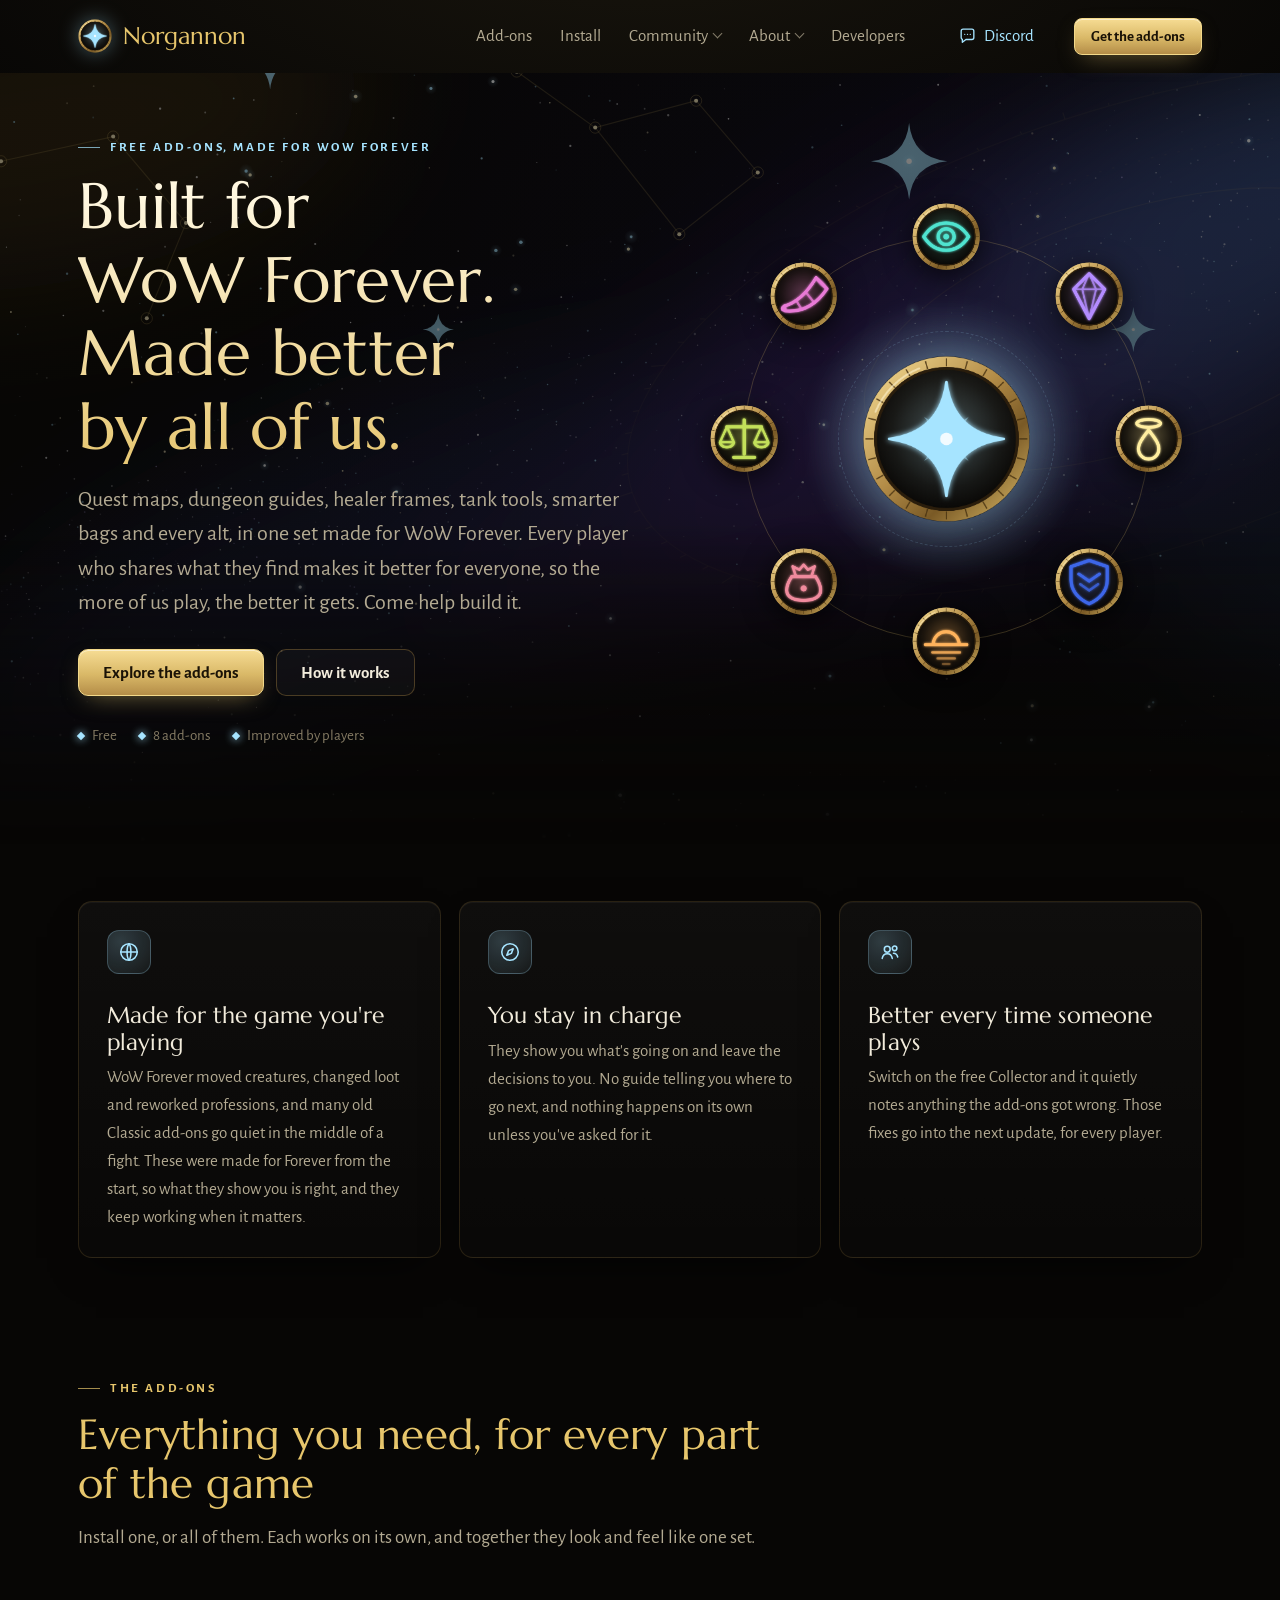
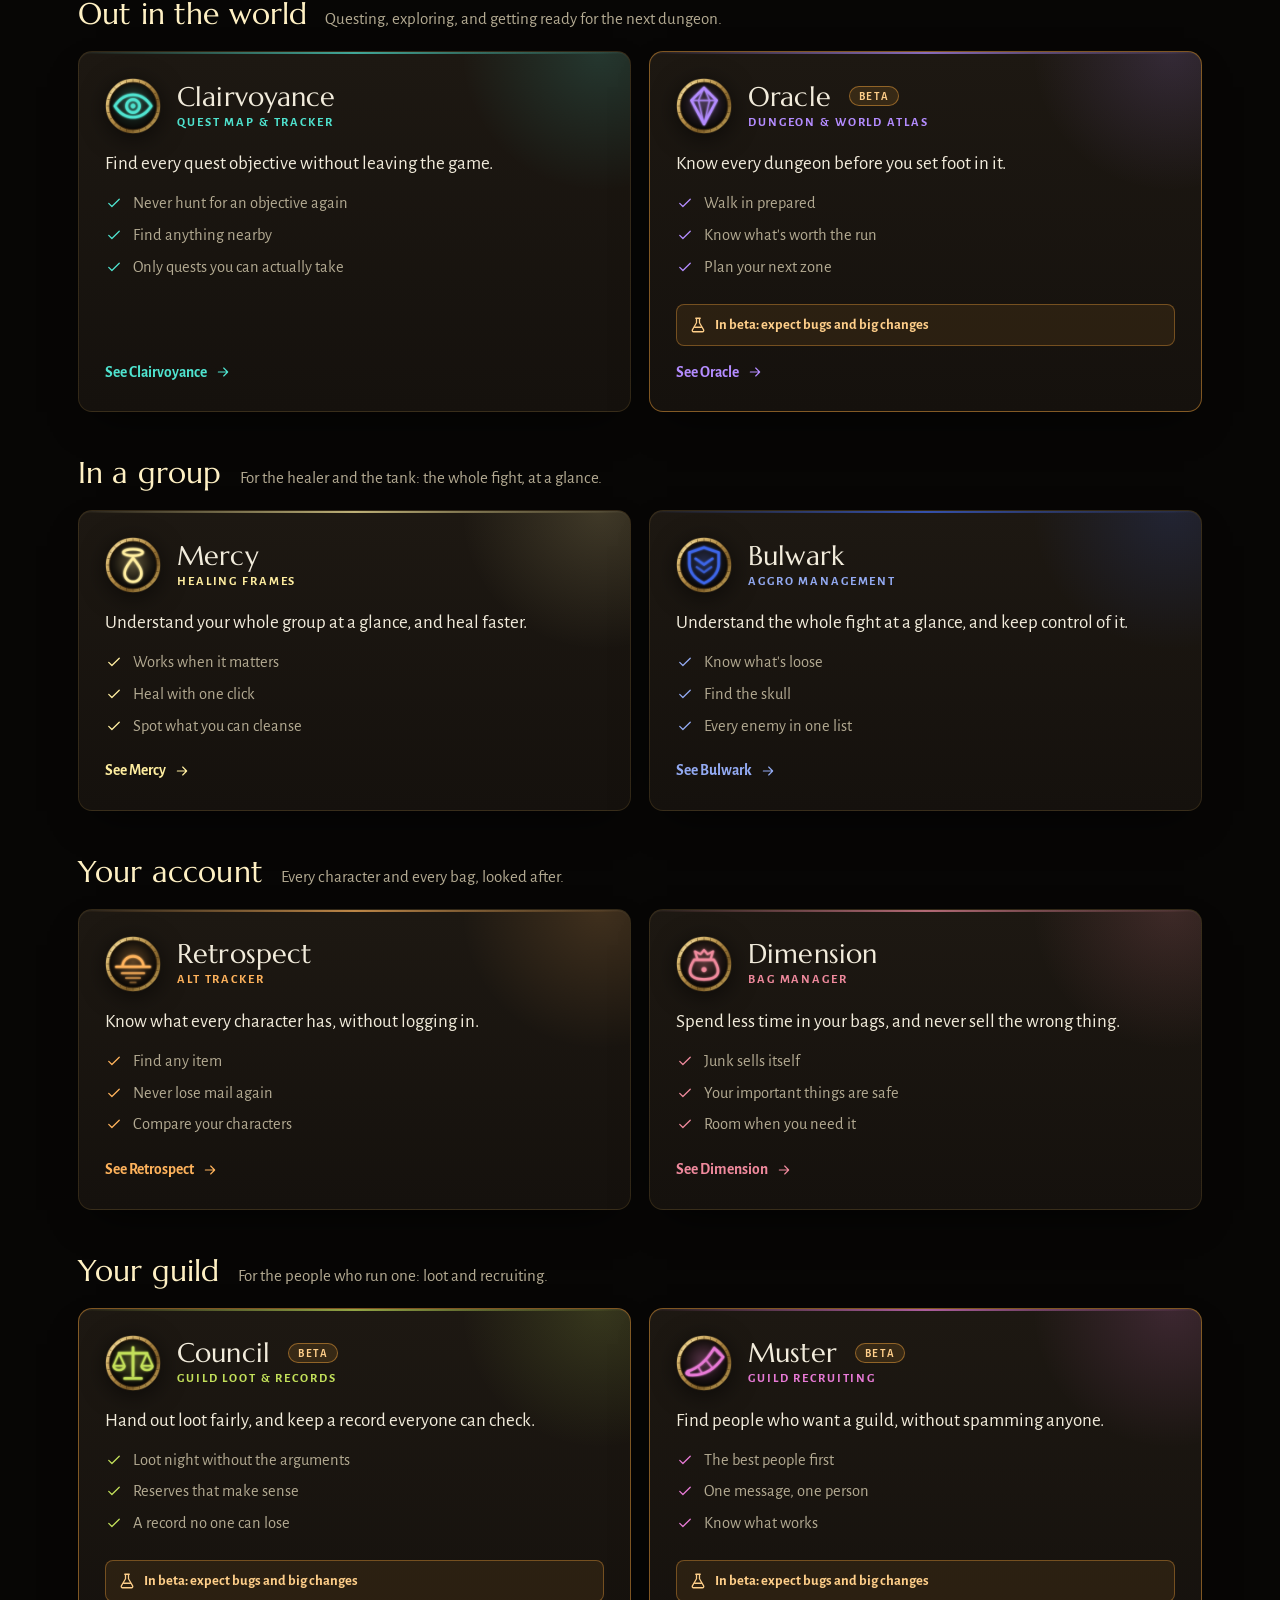
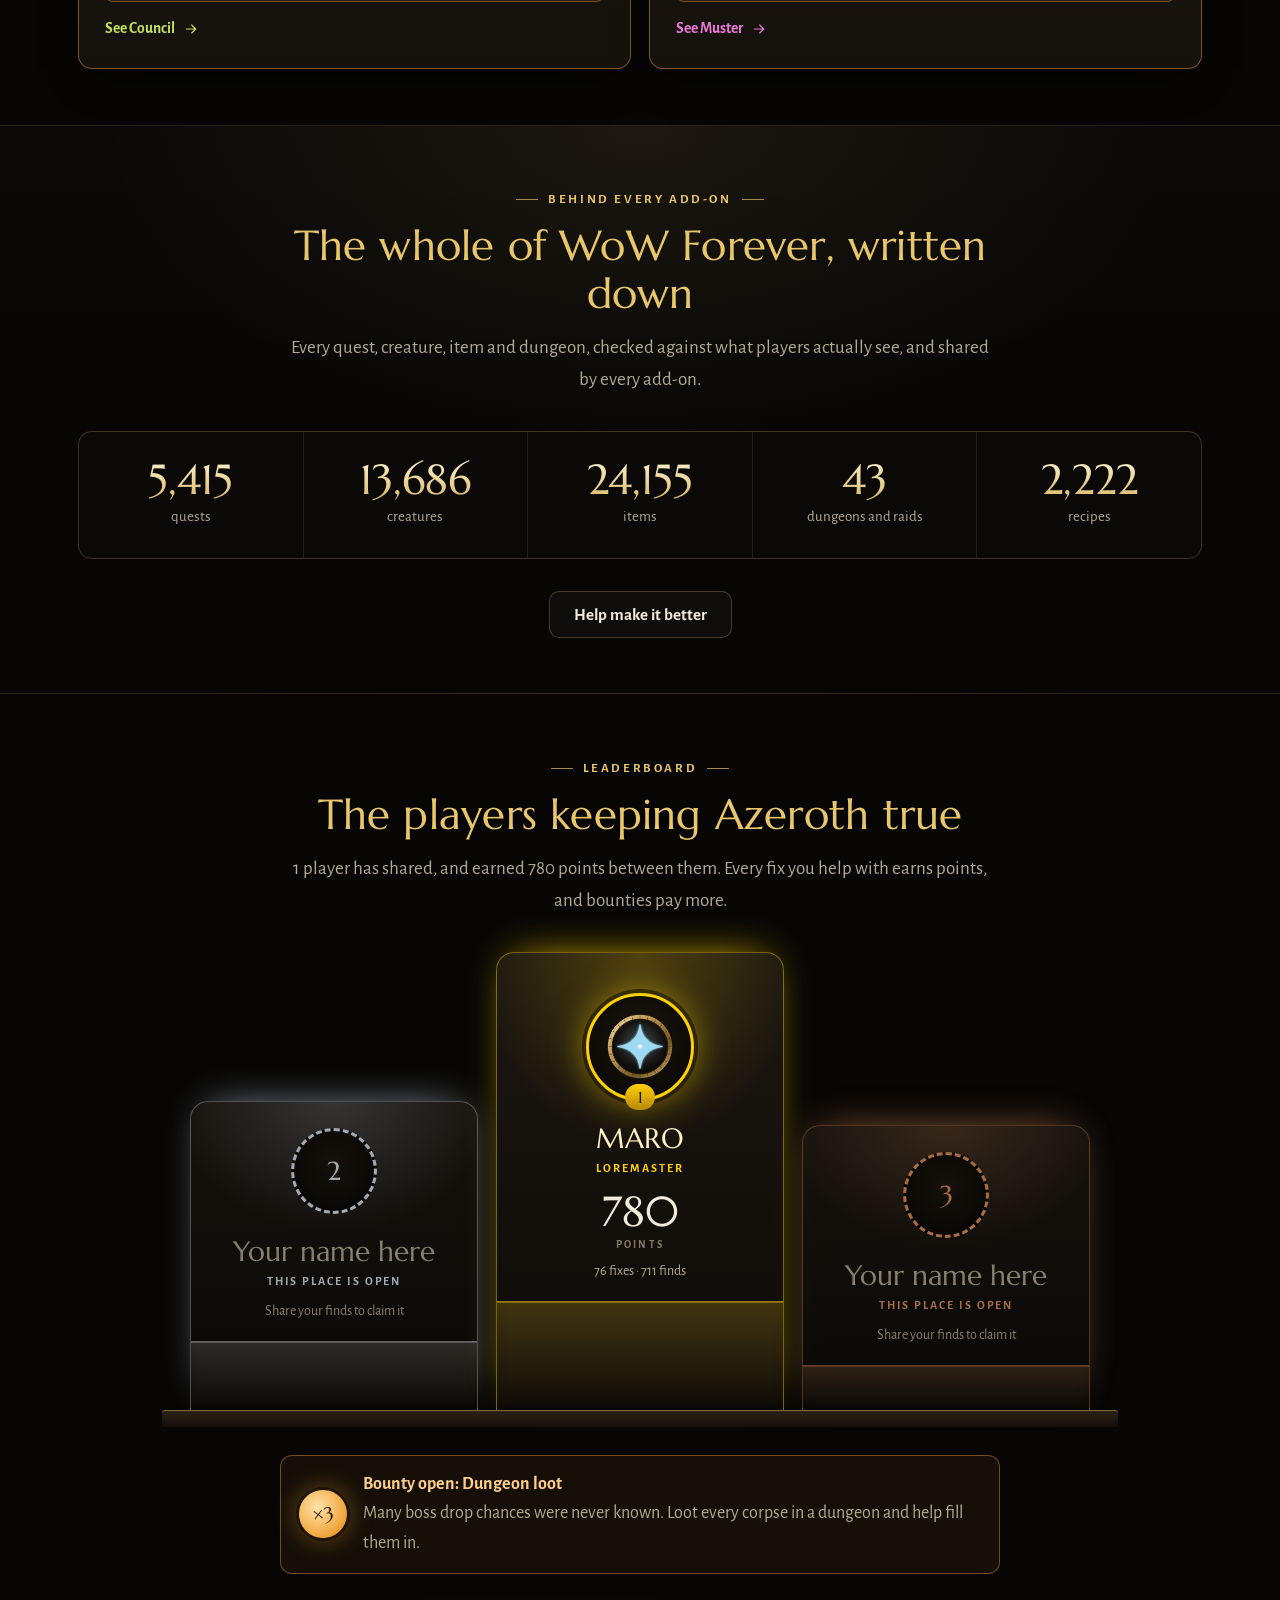
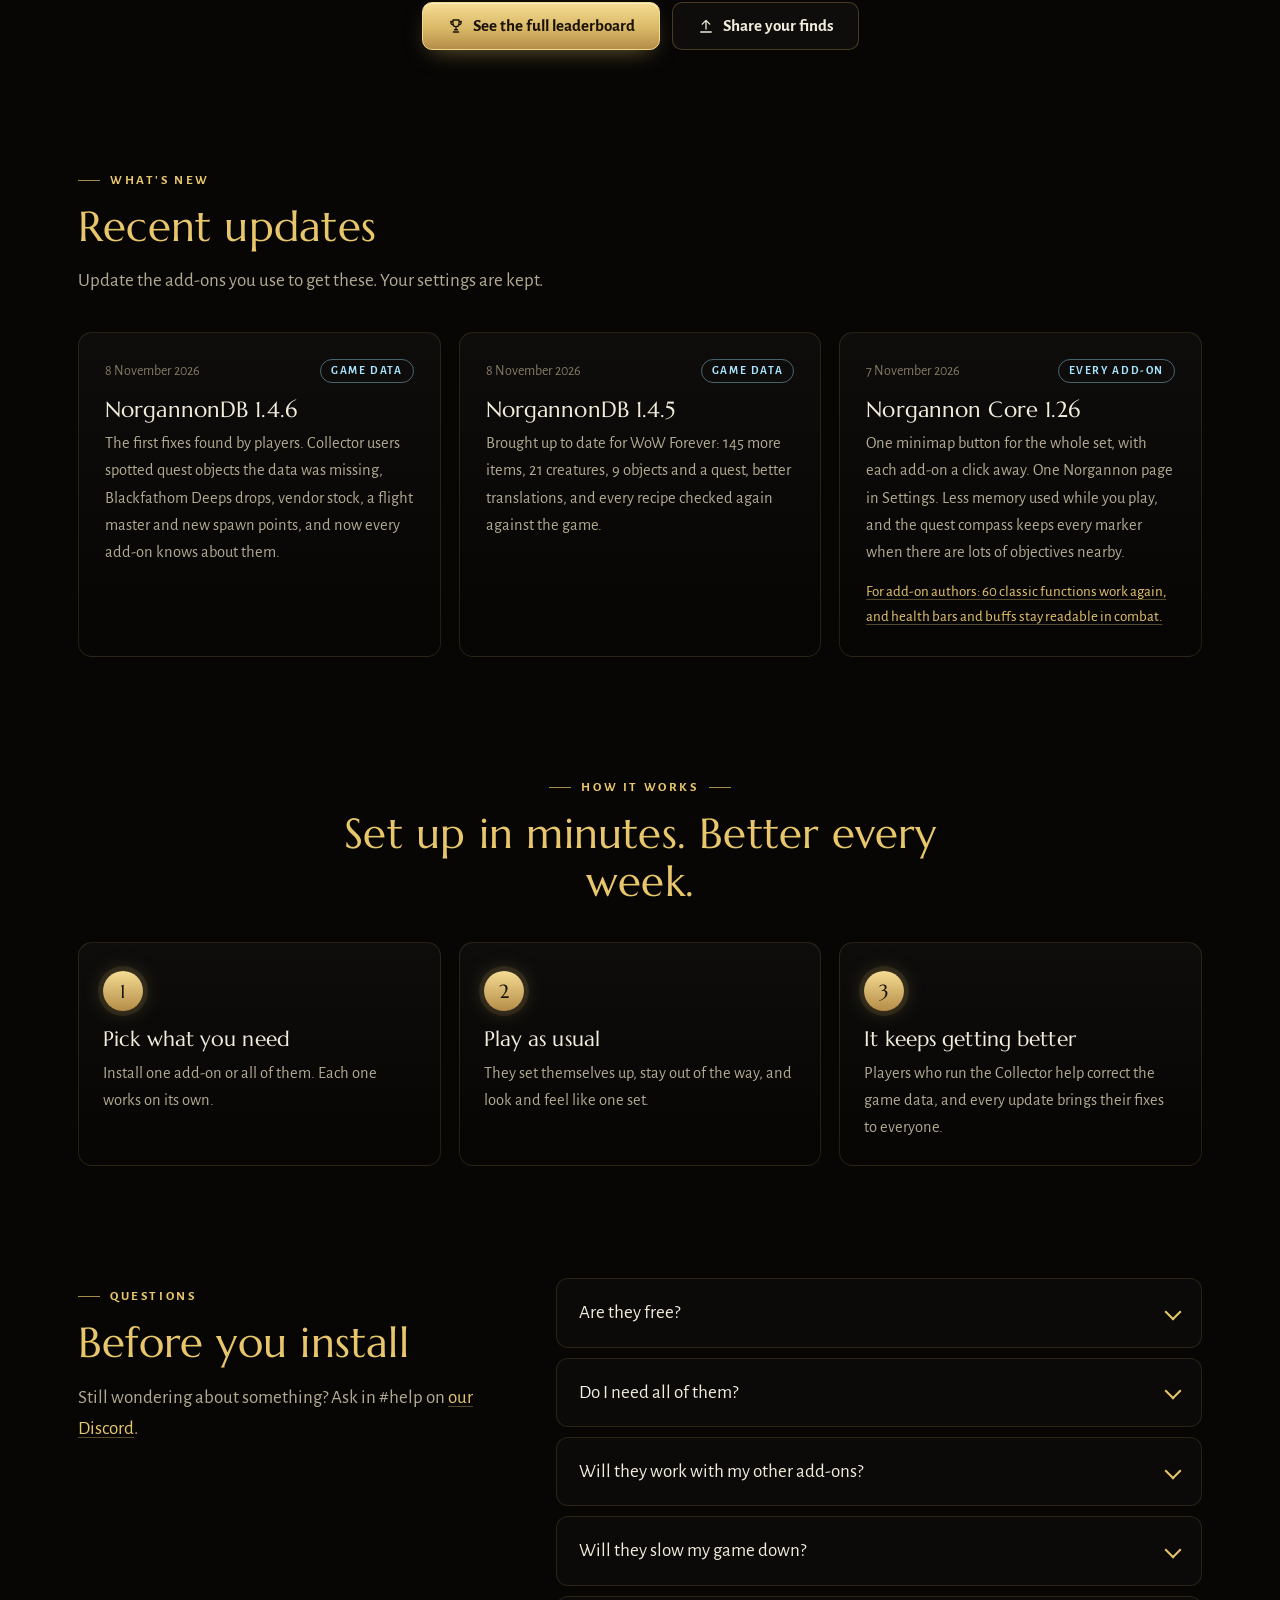
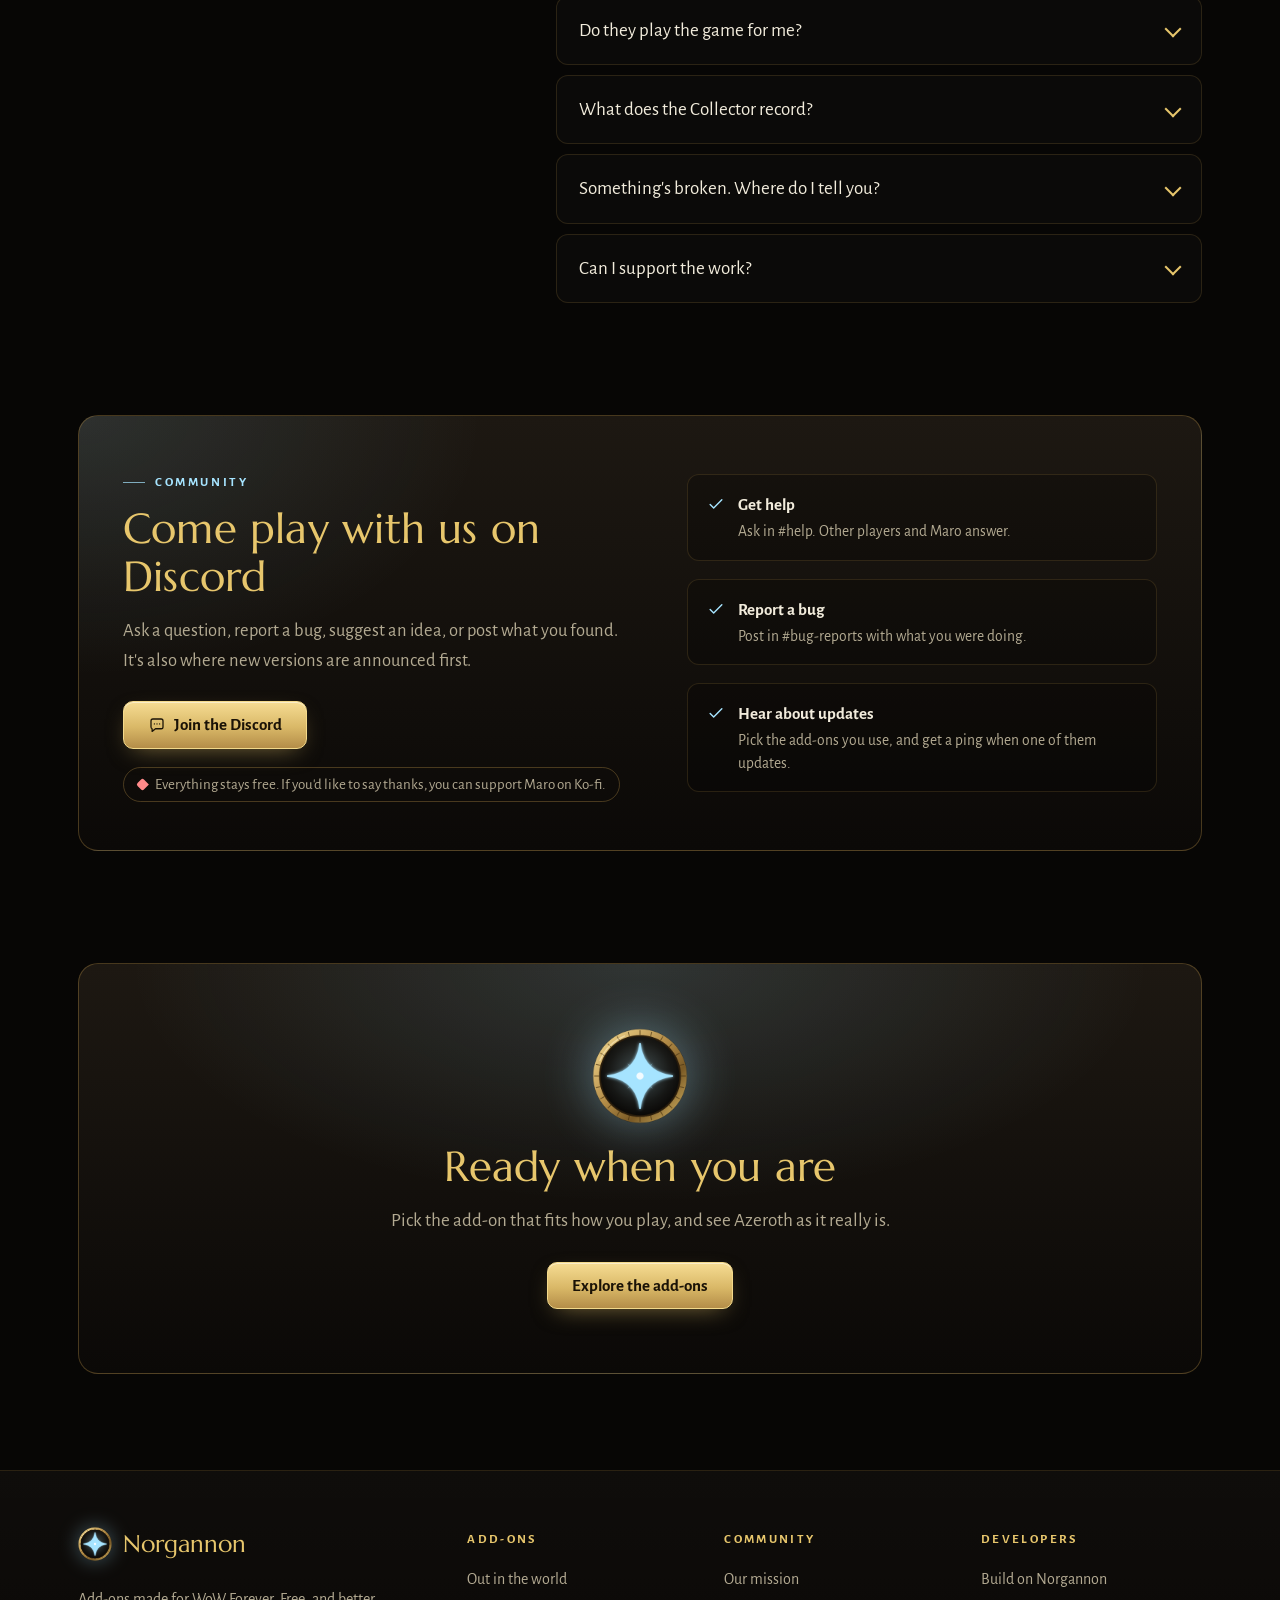
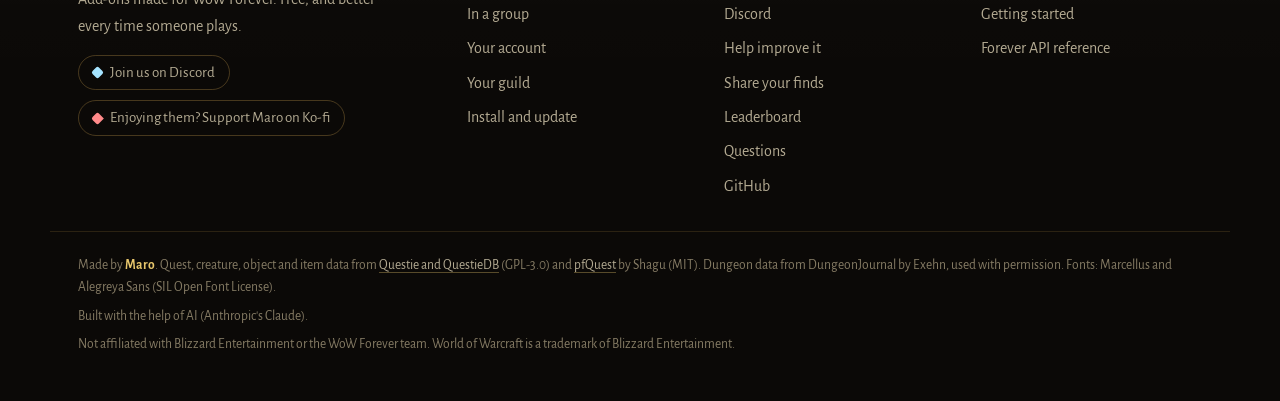
==== commit 74f3ce10: "Publish the website Co-Authored-By: Claude Opus 5.5 <noreply@anthropic.com>" ====
--- a/index.html
+++ b/index.html
@@ -16,7 +16,7 @@
 <link rel="icon" type="image/png" sizes="32x32" href="img/marks/core-32.png">
 <link rel="apple-touch-icon" href="img/marks/core-256.png">
 <link rel="preload" href="fonts/Marcellus-Regular.ttf" as="font" type="font/ttf" crossorigin>
-<link rel="stylesheet" href="style.css?v=be8c6893">
+<link rel="stylesheet" href="style.css?v=d927ba6d">
 </head>
 <body class="home">
 <a class="skip" href="#main">Skip to content</a>
@@ -24,15 +24,13 @@
   <div class="top-inner">
     <a class="brand" href="index.html"><img src="img/marks/core-64.png" alt="" width="34" height="34"><span>Norgannon</span></a>
     <nav class="nav" id="nav" aria-label="Main">
-      <a href="index.html" class="on" aria-current="page">Home</a>
-      <a href="mission.html">Mission</a>
-      <a href="addons.html">Add-ons</a>
-      <a href="improve.html">Help improve it</a>
-      <a href="leaderboard.html">Leaderboard</a>
-      <a href="index.html#faq">FAQ</a>
-      <a href="developers/index.html">For developers</a>
-      <a class="nav-ext" href="https://discord.gg/mvnuGyfMxB" rel="noopener"><svg class="icon" viewBox="0 0 24 24" aria-hidden="true" fill="none" stroke="currentColor" stroke-width="1.7" stroke-linecap="round" stroke-linejoin="round"><path d="M4 6.5A2.5 2.5 0 0 1 6.5 4h11A2.5 2.5 0 0 1 20 6.5v8a2.5 2.5 0 0 1-2.5 2.5H10l-4.5 3.5V17A2.5 2.5 0 0 1 4 14.5z"/><path d="M8.5 10.5h.01M12 10.5h.01M15.5 10.5h.01"/></svg>Discord</a>
+      <a href="addons.html" class="nav-top">Add-ons</a>
+      <a href="install.html" class="nav-top">Install</a>
+      <div class="nav-group"><button class="nav-top" type="button" aria-expanded="false" aria-controls="nav-g2">Community<span class="caret" aria-hidden="true"></span></button><ul class="nav-menu" id="nav-g2" aria-label="Community"><li><a href="improve.html">Help improve it</a></li><li><a href="share.html">Share your finds</a></li><li><a href="leaderboard.html">Leaderboard</a></li><li><a href="https://discord.gg/mvnuGyfMxB" rel="noopener">Discord</a></li></ul></div>
+      <div class="nav-group"><button class="nav-top" type="button" aria-expanded="false" aria-controls="nav-g3">About<span class="caret" aria-hidden="true"></span></button><ul class="nav-menu" id="nav-g3" aria-label="About"><li><a href="mission.html">Our mission</a></li><li><a href="index.html#news">What's new</a></li><li><a href="index.html#faq">FAQ</a></li></ul></div>
+      <a href="developers/index.html" class="nav-top">Developers</a>
     </nav>
+    <a class="top-discord" href="https://discord.gg/mvnuGyfMxB" rel="noopener" aria-label="Discord" title="Discord"><svg class="icon" viewBox="0 0 24 24" aria-hidden="true" fill="none" stroke="currentColor" stroke-width="1.7" stroke-linecap="round" stroke-linejoin="round"><path d="M4 6.5A2.5 2.5 0 0 1 6.5 4h11A2.5 2.5 0 0 1 20 6.5v8a2.5 2.5 0 0 1-2.5 2.5H10l-4.5 3.5V17A2.5 2.5 0 0 1 4 14.5z"/><path d="M8.5 10.5h.01M12 10.5h.01M15.5 10.5h.01"/></svg><span>Discord</span></a>
     <a class="btn small nav-cta" href="addons.html">Get the add-ons</a>
     <button class="menu" id="menu" aria-label="Menu" aria-expanded="false" aria-controls="nav">
       <span></span><span></span><span></span>
@@ -176,7 +174,7 @@
       <a href="addons.html#group">In a group</a>
       <a href="addons.html#account">Your account</a>
       <a href="addons.html#guild">Your guild</a>
-      <a href="addons.html#install">How to install</a>
+      <a href="install.html">Install and update</a>
     </div>
     <div class="foot-col">
       <h4>Community</h4>
@@ -211,6 +209,21 @@
     var open = n.classList.toggle("open");
     b.setAttribute("aria-expanded", open ? "true" : "false");
   });
+  // header menus: open on click (and hover, by CSS, with a mouse); one at a time; Escape or a click outside closes
+  var groups = n.querySelectorAll(".nav-group");
+  var closeAll = function (except) {
+    groups.forEach(function (g) { if (g !== except) { g.classList.remove("open"); g.querySelector(".nav-top").setAttribute("aria-expanded", "false"); } });
+  };
+  groups.forEach(function (g) {
+    var t = g.querySelector(".nav-top");
+    t.addEventListener("click", function (e) {
+      e.stopPropagation();
+      var open = !g.classList.contains("open");
+      closeAll(g); g.classList.toggle("open", open); t.setAttribute("aria-expanded", open ? "true" : "false");
+    });
+  });
+  document.addEventListener("click", function () { closeAll(); });
+  document.addEventListener("keydown", function (e) { if (e.key === "Escape") closeAll(); });
   var onScroll = function () { top.classList.toggle("scrolled", window.scrollY > 8); };
   window.addEventListener("scroll", onScroll, { passive: true });
   onScroll();
--- a/style.css
+++ b/style.css
@@ -565,12 +565,6 @@
 .pill::before { content: ""; flex: none; width: 9px; height: 9px; transform: rotate(45deg); border-radius: 2px; }
 .pill.kofi::before { background: #ff8a8a; border-radius: 2px 0 2px 2px; }
 .pill.discord::before { background: var(--star); }
-
-/* Discord in the main nav: it leaves the site, so it's set apart from the pages */
-.nav a.nav-ext { display: inline-flex; align-items: center; gap: 7px; color: var(--star); margin-left: 6px; }
-.nav a.nav-ext:hover { color: #fff; background: rgba(166, 228, 255, .07); }
-.nav-ext .icon { width: 19px; height: 19px; }
-@media (max-width: 760px) { .nav a.nav-ext { margin-left: 0; border-bottom: 0; } }
 
 /* home: the community card */
 .community { display: grid; grid-template-columns: 1.1fr 1fr; gap: 48px; align-items: center; padding: 48px 44px; border-radius: 20px;
@@ -651,8 +645,7 @@
     background: rgba(9, 7, 5, .97); border-bottom: 1px solid var(--line); }
   .nav.open { display: flex; }
   .nav a { padding: 14px 6px; border-bottom: 1px solid var(--line); border-radius: 0; font-size: 17px; }
-  .nav a.nav-ext { margin-left: 0; border-bottom: 0; }
-}
+  }
 @media (max-width: 760px) { .nav { top: 64px; } }
 .podium + .fine, .podium ~ .fine { margin-top: 20px; }
 
@@ -693,6 +686,69 @@
 .keys { white-space: nowrap; }
 .share3-join span { text-align: center; }
 .share3-credit { max-width: 640px; margin: 16px auto 0; text-align: center; color: var(--muted); font-size: 16.5px; }
+
+/* header: a few top links and two menus (Community, About); on phones everything in one panel */
+.nav { align-items: center; gap: 2px; }
+.nav .nav-top { display: inline-flex; align-items: center; gap: 6px; color: var(--muted); text-decoration: none; padding: 9px 13px; border-radius: 8px;
+  font: 17px/1.2 var(--body); white-space: nowrap; background: none; border: 0; cursor: pointer; }
+.nav .nav-top:hover, .nav-group.open > .nav-top { color: var(--text); background: rgba(255, 255, 255, .04); }
+.nav .nav-top.on, .nav-group.on > .nav-top { color: var(--gold-soft); }
+.caret { width: 7px; height: 7px; border-right: 1.6px solid currentColor; border-bottom: 1.6px solid currentColor; transform: rotate(45deg);
+  margin-top: -4px; opacity: .7; transition: transform .15s; }
+.nav-group { position: relative; }
+.nav-group.open .caret { transform: rotate(-135deg); margin-top: 3px; }
+.nav-menu { position: absolute; top: calc(100% + 8px); left: 50%; min-width: 210px; margin: 0; padding: 8px; list-style: none; z-index: 30;
+  border-radius: 12px; border: 1px solid var(--line-strong); background: rgba(16, 13, 9, .98); box-shadow: 0 18px 40px -12px rgba(0, 0, 0, .85);
+  opacity: 0; visibility: hidden; transform: translate(-50%, -4px); transition: opacity .15s, transform .15s, visibility 0s .15s; }
+.nav-menu::before { content: ""; position: absolute; left: 0; right: 0; top: -10px; height: 10px; }   /* keeps hover while moving down */
+.nav-group.open > .nav-menu, .nav-group:focus-within > .nav-menu { opacity: 1; visibility: visible; transform: translate(-50%, 0); transition: opacity .15s, transform .15s; }
+@media (hover: hover) { .nav-group:hover > .nav-menu { opacity: 1; visibility: visible; transform: translate(-50%, 0); transition: opacity .15s, transform .15s; } }
+.nav-menu a { display: block; padding: 10px 14px; border-radius: 8px; color: var(--muted); text-decoration: none; font-size: 16.5px; white-space: nowrap; }
+.nav-menu a:hover { color: var(--text); background: rgba(255, 255, 255, .05); }
+.nav-menu a.on { color: var(--gold-soft); }
+.top-discord { display: inline-flex; align-items: center; gap: 7px; padding: 9px 12px; border-radius: 8px; color: var(--star); text-decoration: none; font-size: 17px; white-space: nowrap; }
+.top-discord:hover { color: #fff; background: rgba(166, 228, 255, .07); }
+.top-discord .icon { width: 19px; height: 19px; }
+@media (max-width: 1180px) { .nav .nav-top { padding: 9px 10px; font-size: 16px; } .top-discord span { display: none; } }
+@media (max-width: 960px) {
+  .top-discord { display: none; }
+  .nav .nav-top { padding: 14px 6px; border-bottom: 1px solid var(--line); border-radius: 0; font-size: 17px; width: 100%; justify-content: flex-start; }
+  .nav-group { width: 100%; }
+  .nav-group > .nav-top { cursor: default; pointer-events: none; padding: 18px 6px 6px; border-bottom: 0; font: 700 12.5px/1 var(--body);
+    letter-spacing: .18em; text-transform: uppercase; color: var(--faint); }
+  .nav-group > .nav-top .caret { display: none; }
+  .nav-menu { position: static; opacity: 1; visibility: visible; transform: none; min-width: 0; padding: 0; border: 0; background: none; box-shadow: none; }
+  .nav-menu a { padding: 12px 6px 12px 16px; border-bottom: 1px solid var(--line); border-radius: 0; font-size: 17px; }
+}
+
+/* install page */
+.steps-row.two { grid-template-columns: repeat(2, minmax(0, 1fr)); max-width: 860px; margin: 0 auto; }
+.dl-head { margin: 44px 0 16px; }
+.dl-head h3 { color: var(--text); font-size: 24px; margin: 0 0 6px; }
+.dl-head p { color: var(--muted); margin: 0; }
+.dl-list { list-style: none; padding: 0; margin: 0; border: 1px solid var(--line); border-radius: var(--radius); overflow: hidden; }
+.dl-list li { display: grid; grid-template-columns: 44px minmax(0, 1fr) auto auto; gap: 16px; align-items: center; padding: 12px 18px; border-top: 1px solid var(--line); background: rgba(255, 255, 255, .012); }
+.dl-list li:first-child { border-top: 0; }
+.dl-list li:nth-child(-n+3) { background: rgba(166, 228, 255, .03); }
+.dl-mark img { display: block; }
+.dl-name b { display: block; color: var(--text); font-weight: 700; }
+.dl-name span { display: block; color: var(--faint); font-size: 14.5px; }
+.dl-ver { color: var(--muted); font: 14px var(--mono); }
+.beta-tag { display: inline-block; margin-left: 8px; padding: 2px 8px; border-radius: 999px; font: 700 11px/1.4 var(--body); letter-spacing: .12em;
+  text-transform: uppercase; color: #ffcf7a; border: 1px solid rgba(255, 190, 90, .4); vertical-align: 2px; }
+.install-pointer { display: grid; grid-template-columns: auto minmax(0, 1fr) auto; gap: 22px; align-items: center; margin-top: 48px; padding: 26px 28px;
+  border-radius: var(--radius); border: 1px solid var(--line-strong); background: linear-gradient(180deg, var(--stone2), var(--night)); }
+.install-pointer .pillar-icon { margin: 0; }
+.install-pointer h2 { font-size: 26px; margin: 0 0 4px; }
+.install-pointer p { margin: 0; color: var(--muted); }
+@media (max-width: 720px) {
+  .steps-row.two { grid-template-columns: 1fr; }
+  .dl-list li { grid-template-columns: 36px minmax(0, 1fr) auto; gap: 12px; padding: 12px 14px; }
+  .dl-ver { display: none; }
+  .install-pointer { grid-template-columns: 1fr; }
+}
+.dl-name .beta-tag { display: inline-block; font-size: 11px; color: #ffcf7a; }
+code.nowrap { white-space: nowrap; }
 
 /* code highlighting (pygments github-dark) */
 pre { line-height: 125%; }
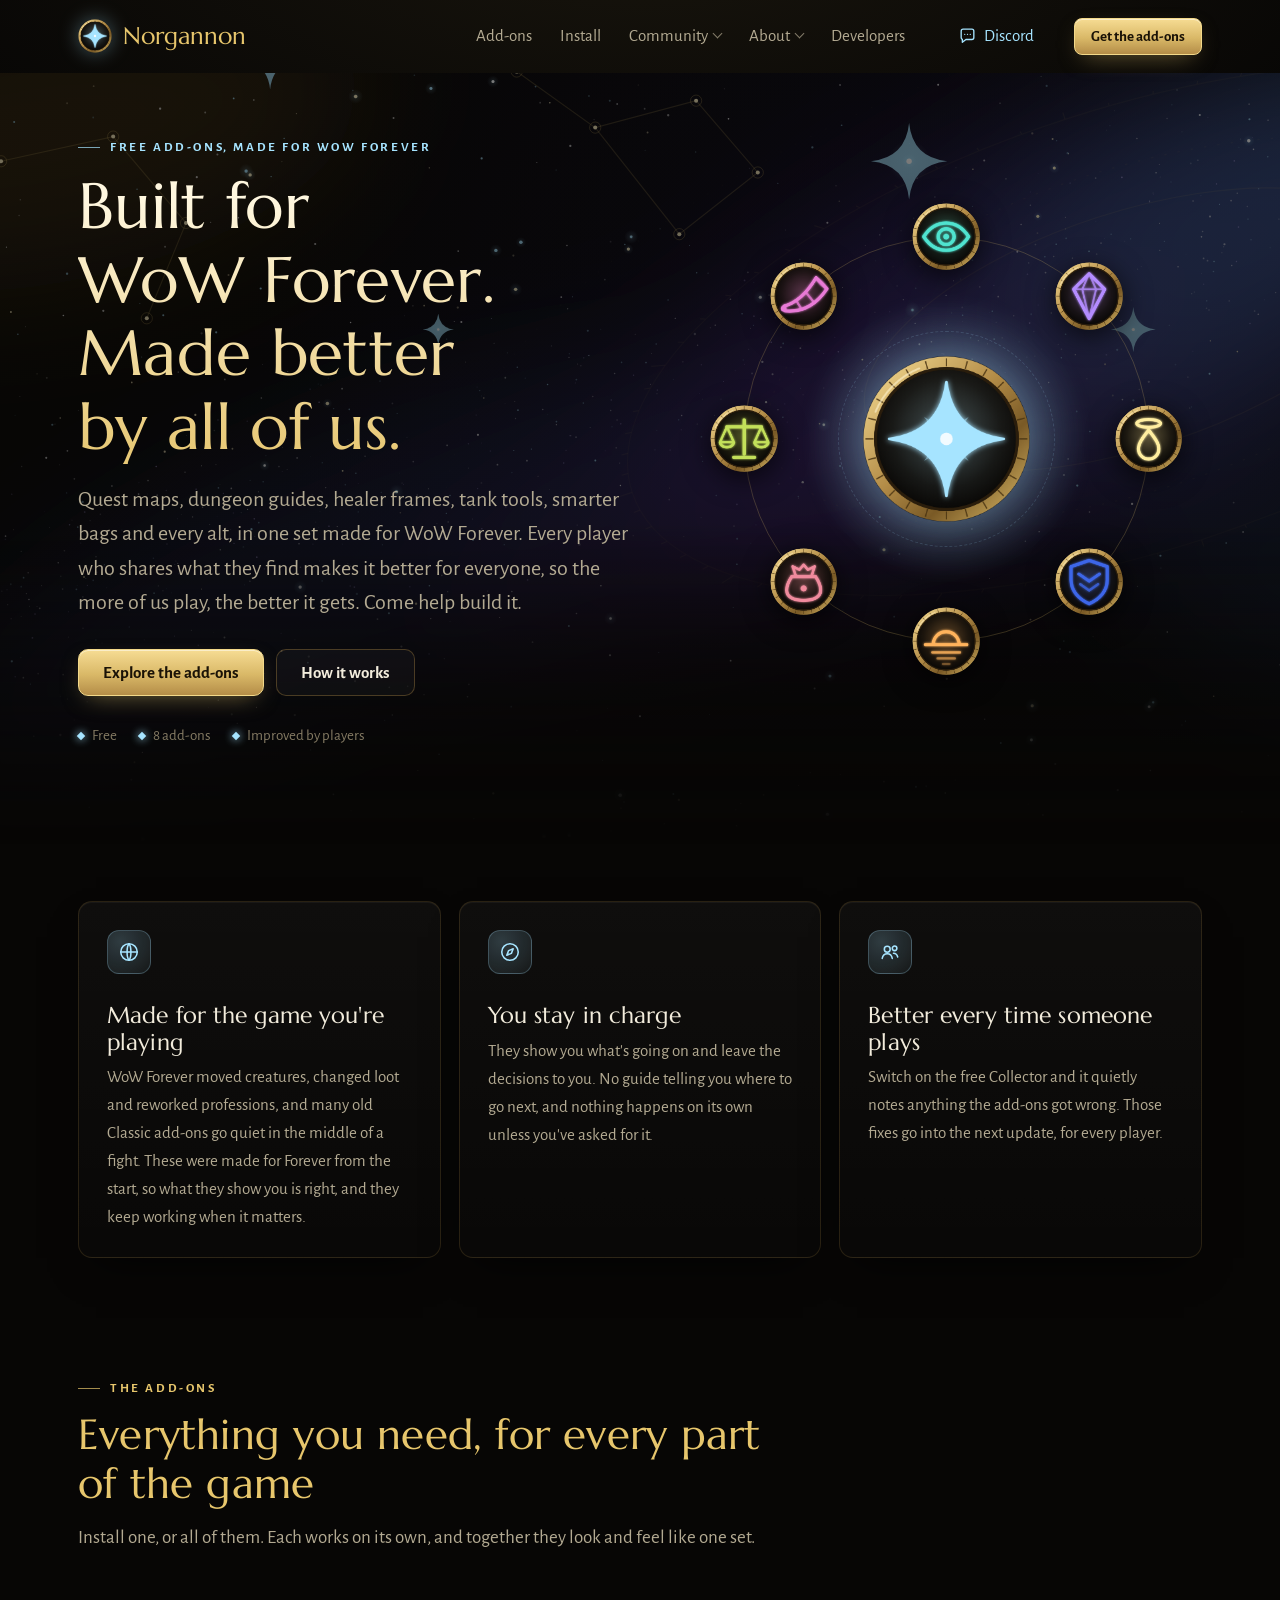
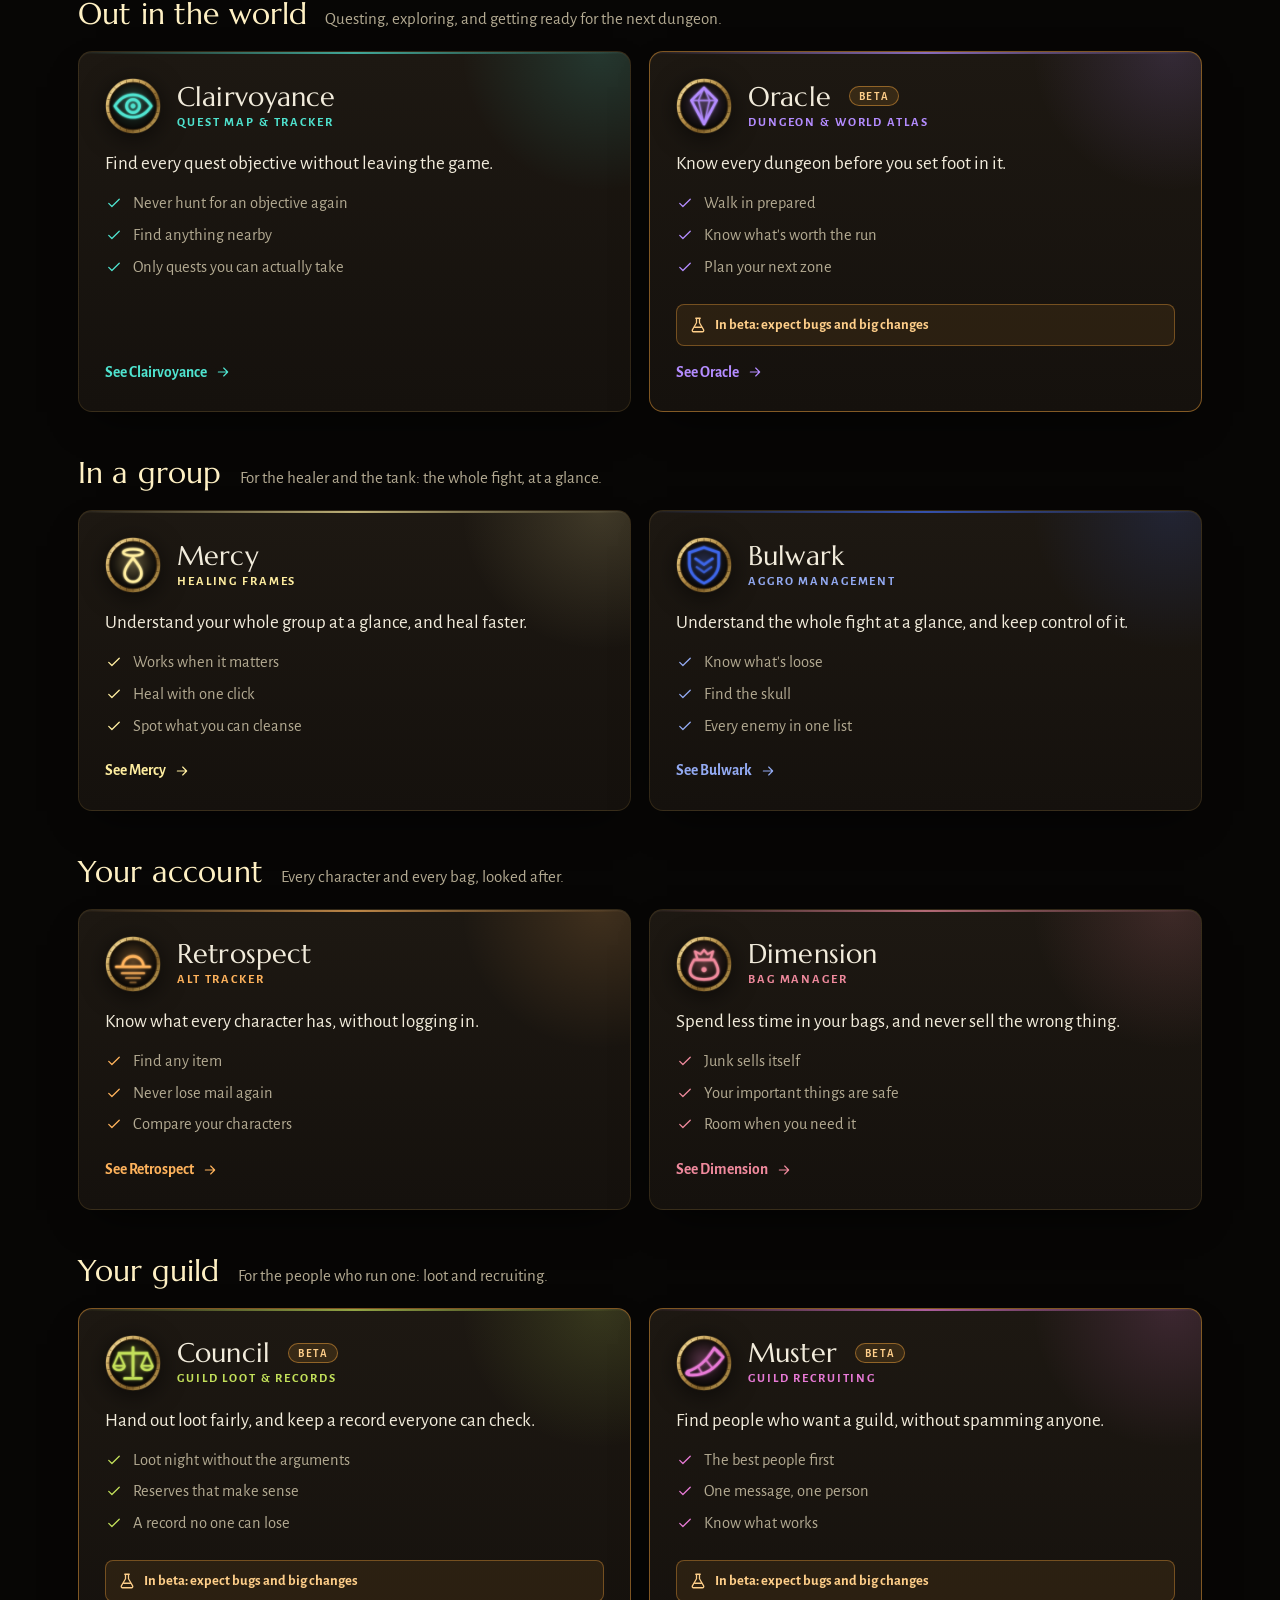
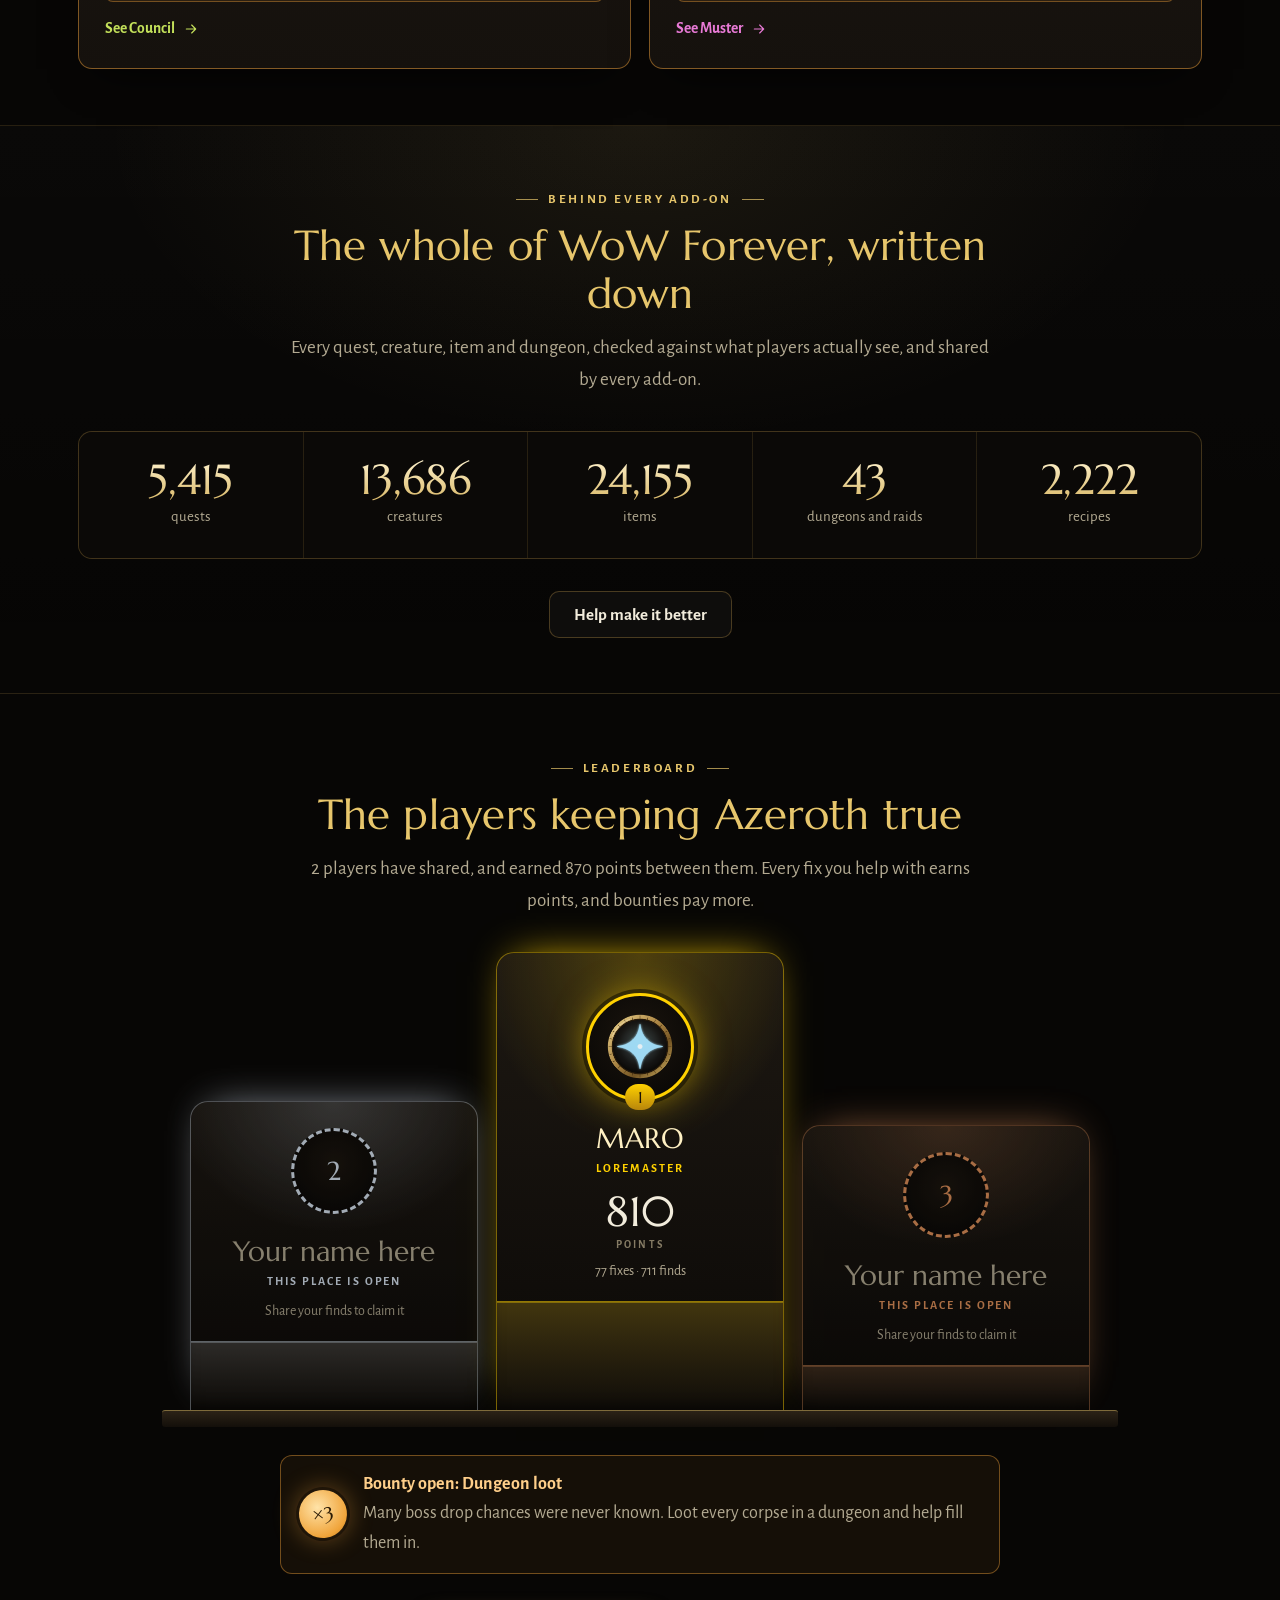
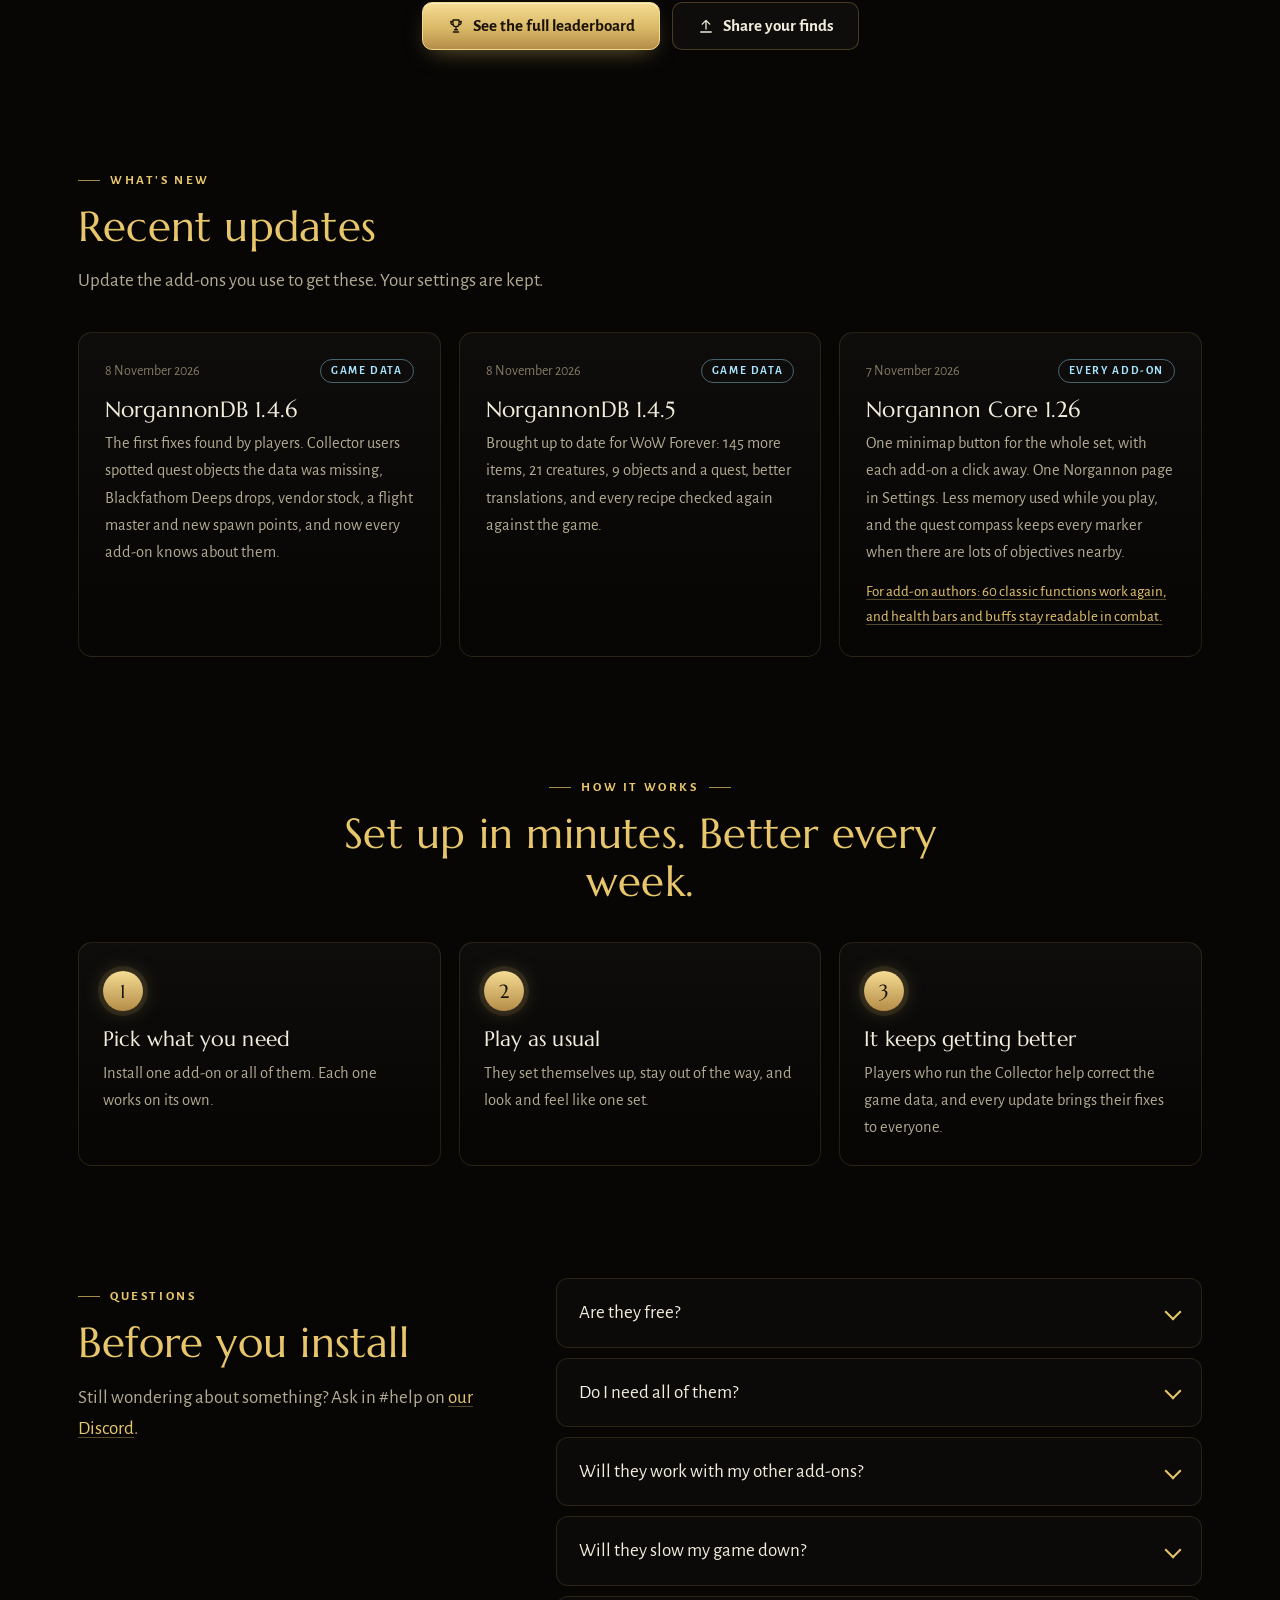
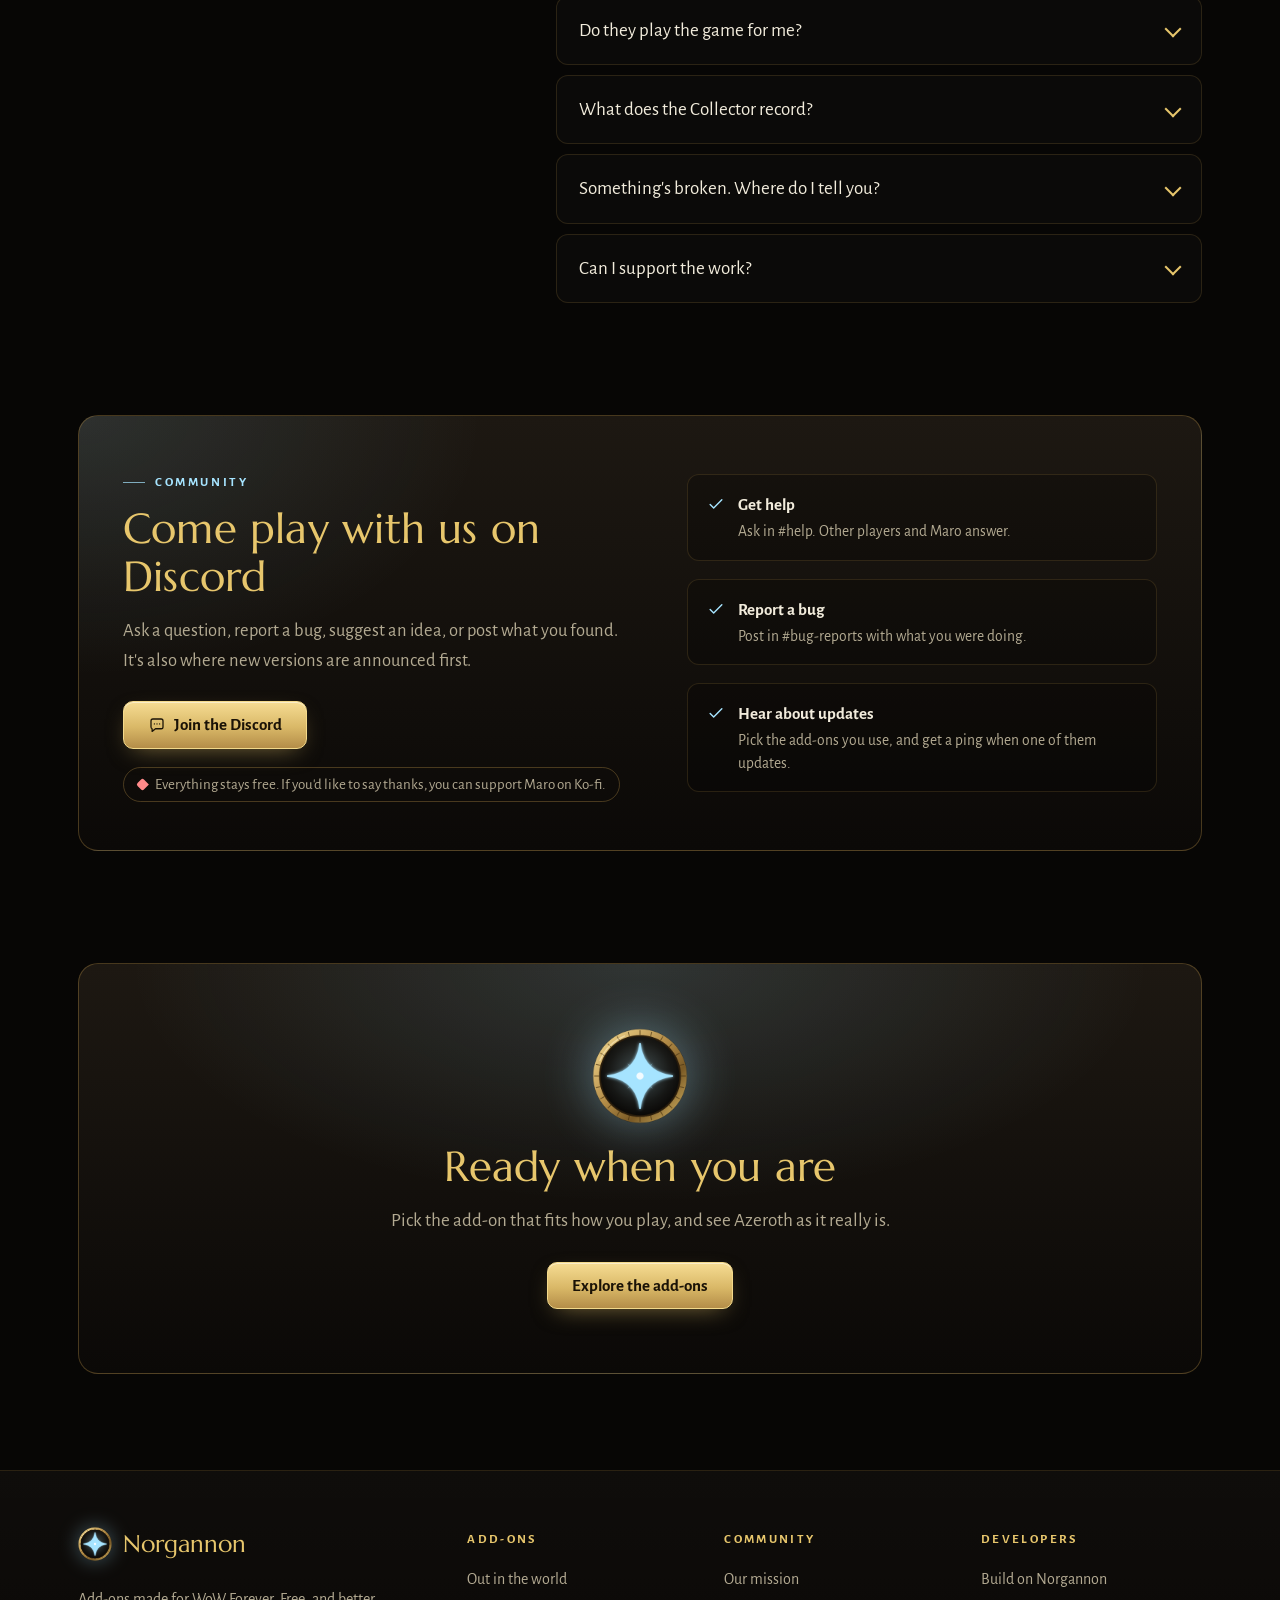
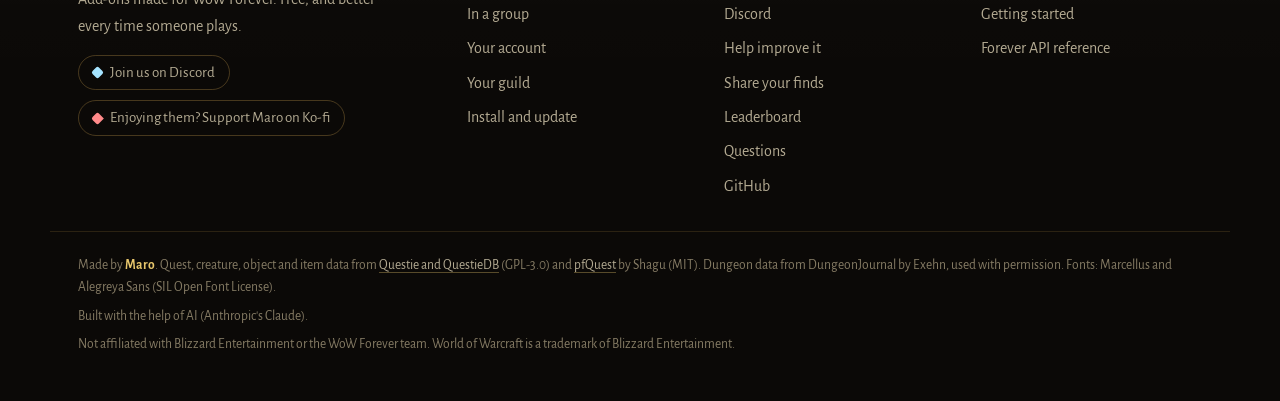
==== commit b14393c3: "Publish the website Co-Authored-By: Claude Opus 5.5 <noreply@anthropic.com>" ====
--- a/index.html
+++ b/index.html
@@ -92,8 +92,8 @@
 <section class="section board-preview" id="leaderboard">
   <div class="wrap">
     <div class="section-head center"><span class="eyebrow">Leaderboard</span><h2>The players keeping Azeroth true</h2>
-      <p>1 player has shared, and earned 780 points between them. Every fix you help with earns points, and bounties pay more.</p></div>
-    <div class="podium"><a class="step silver open" href="share.html"><div class="crest"><span class="place">2</span></div><b class="name">Your name here</b><em class="title">This place is open</em><span class="sub">Share your finds to claim it</span><div class="plinth"></div></a><div class="step gold"><div class="crest"><img src="img/marks/core-128.png" alt="" width="64" height="64"><span class="place">1</span></div><b class="name">MARO</b><em class="title">Loremaster</em><span class="pts">780<small>points</small></span><span class="sub">76 fixes · 711 finds</span><div class="plinth"></div></div><a class="step bronze open" href="share.html"><div class="crest"><span class="place">3</span></div><b class="name">Your name here</b><em class="title">This place is open</em><span class="sub">Share your finds to claim it</span><div class="plinth"></div></a></div>
+      <p>2 players have shared, and earned 870 points between them. Every fix you help with earns points, and bounties pay more.</p></div>
+    <div class="podium"><a class="step silver open" href="share.html"><div class="crest"><span class="place">2</span></div><b class="name">Your name here</b><em class="title">This place is open</em><span class="sub">Share your finds to claim it</span><div class="plinth"></div></a><div class="step gold"><div class="crest"><img src="img/marks/core-128.png" alt="" width="64" height="64"><span class="place">1</span></div><b class="name">MARO</b><em class="title">Loremaster</em><span class="pts">810<small>points</small></span><span class="sub">77 fixes · 711 finds</span><div class="plinth"></div></div><a class="step bronze open" href="share.html"><div class="crest"><span class="place">3</span></div><b class="name">Your name here</b><em class="title">This place is open</em><span class="sub">Share your finds to claim it</span><div class="plinth"></div></a></div>
     <a class="bounty-teaser" href="leaderboard.html#bounties"><span class="seal small">×3</span><span><b>Bounty open: Dungeon loot</b>Many boss drop chances were never known. Loot every corpse in a dungeon and help fill them in.</span></a>
     <div class="actions"><a class="btn" href="leaderboard.html"><svg class="icon" viewBox="0 0 24 24" aria-hidden="true" fill="none" stroke="currentColor" stroke-width="1.7" stroke-linecap="round" stroke-linejoin="round"><path d="M8 4h8v5a4 4 0 0 1-8 0zM8 6H5c0 3 1.5 4.5 3.5 4.5M16 6h3c0 3-1.5 4.5-3.5 4.5M12 13v4M8.5 20h7M10 17h4"/></svg> See the full leaderboard</a>
       <a class="btn ghost" href="share.html"><svg class="icon" viewBox="0 0 24 24" aria-hidden="true" fill="none" stroke="currentColor" stroke-width="1.7" stroke-linecap="round" stroke-linejoin="round"><path d="M12 16V5M7 9.5l5-5 5 5M5 20h14"/></svg> Share your finds</a></div>
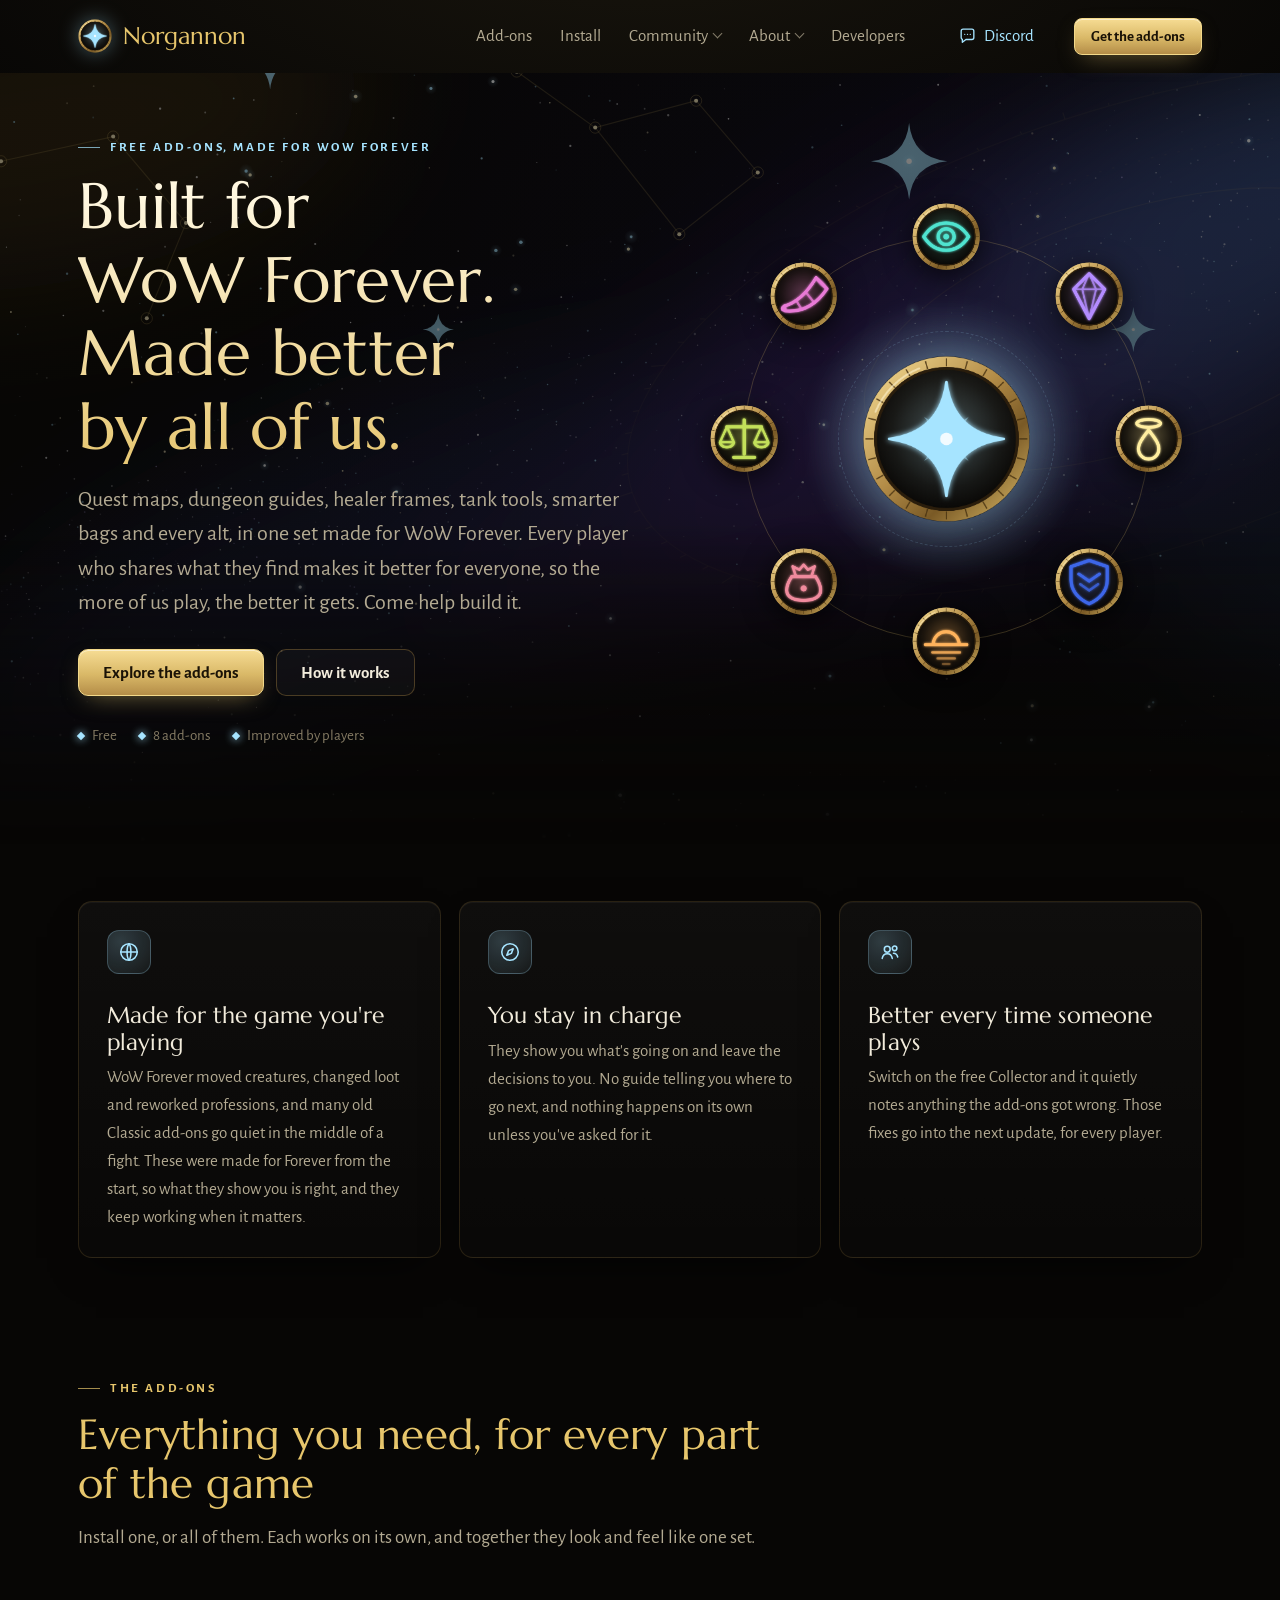
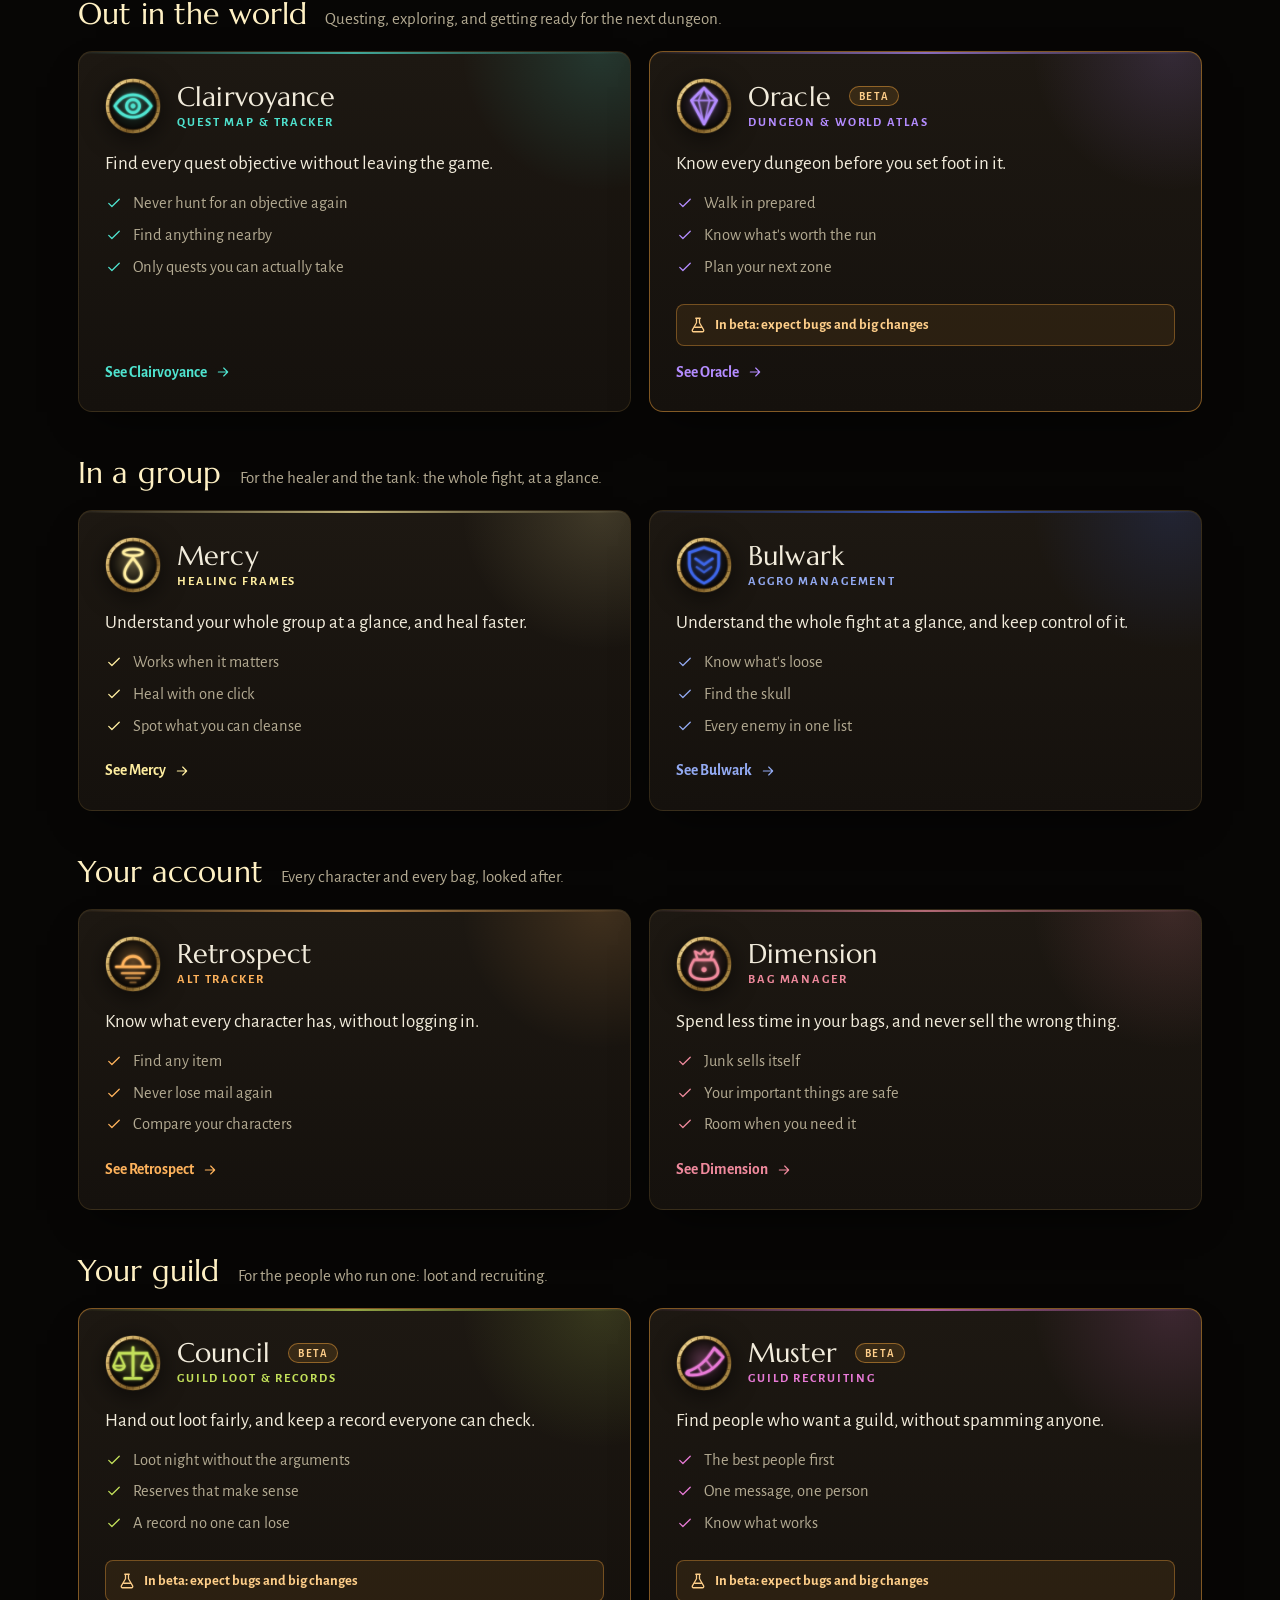
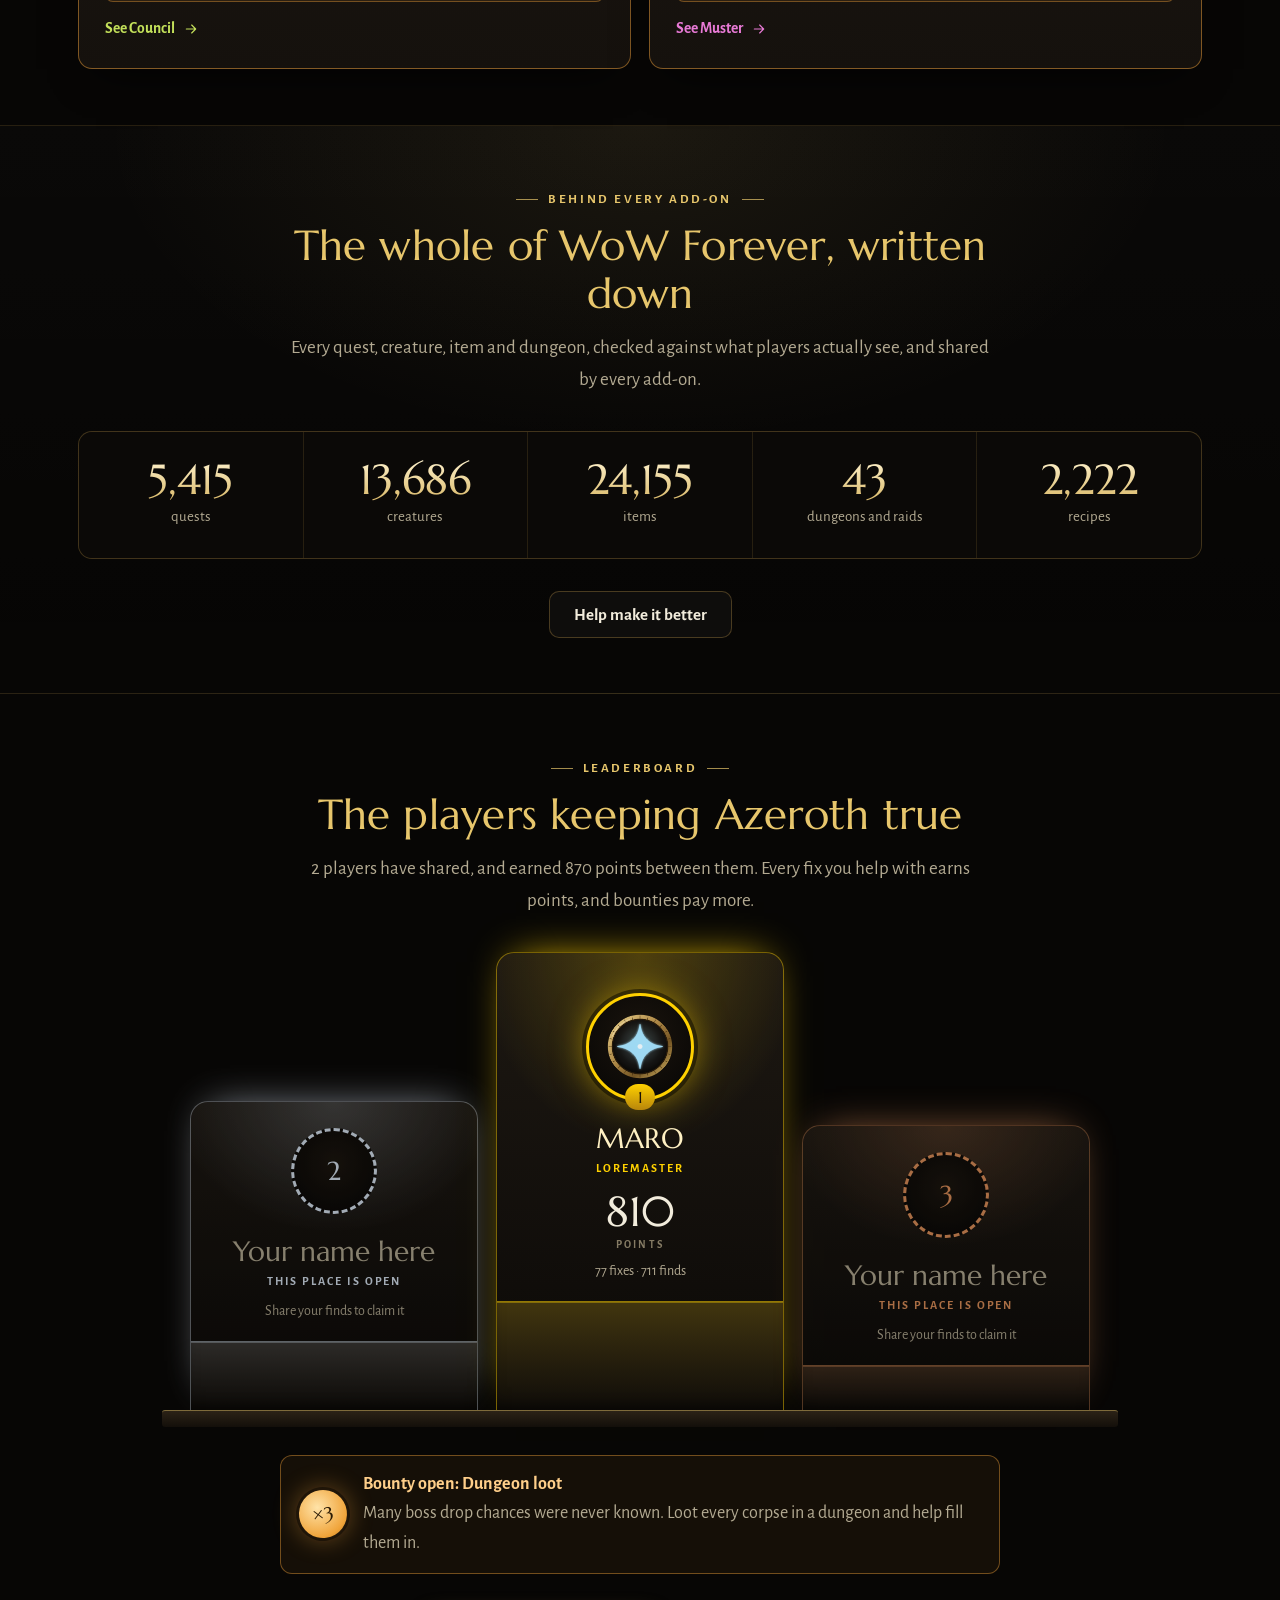
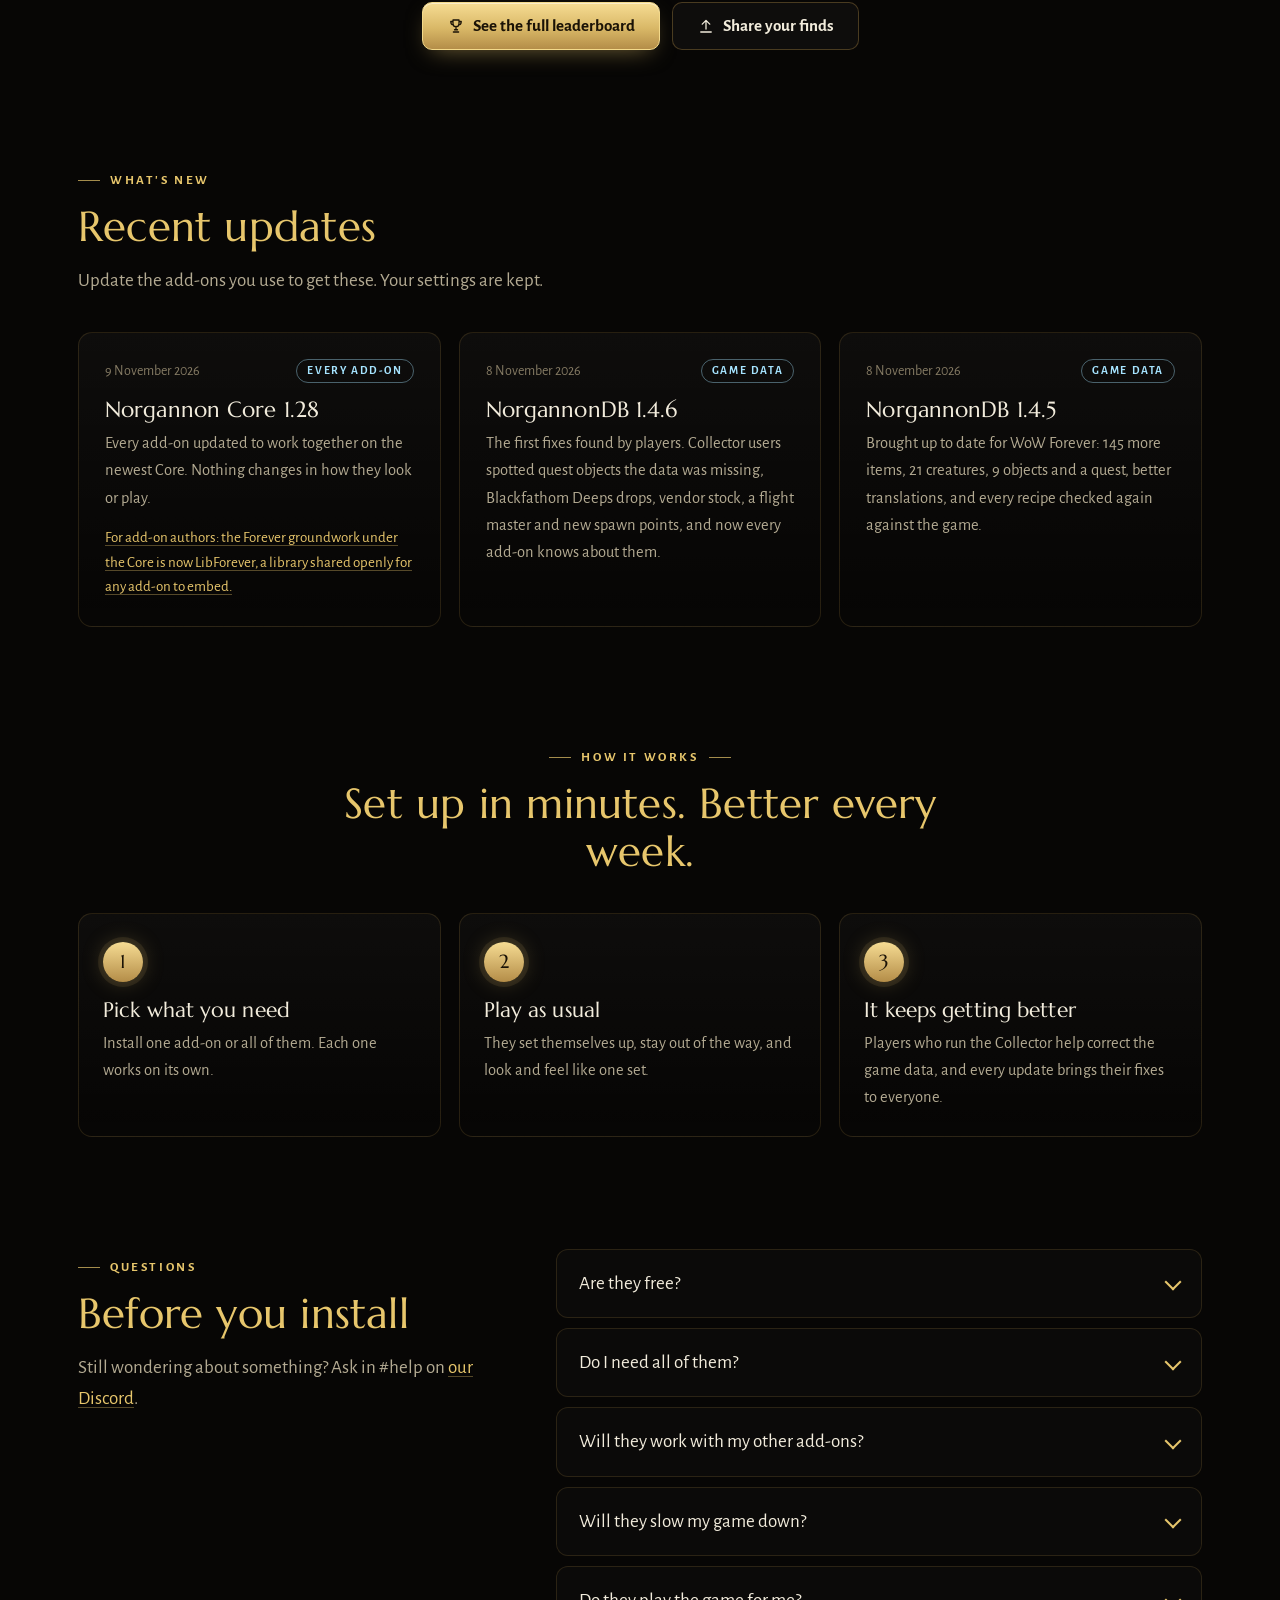
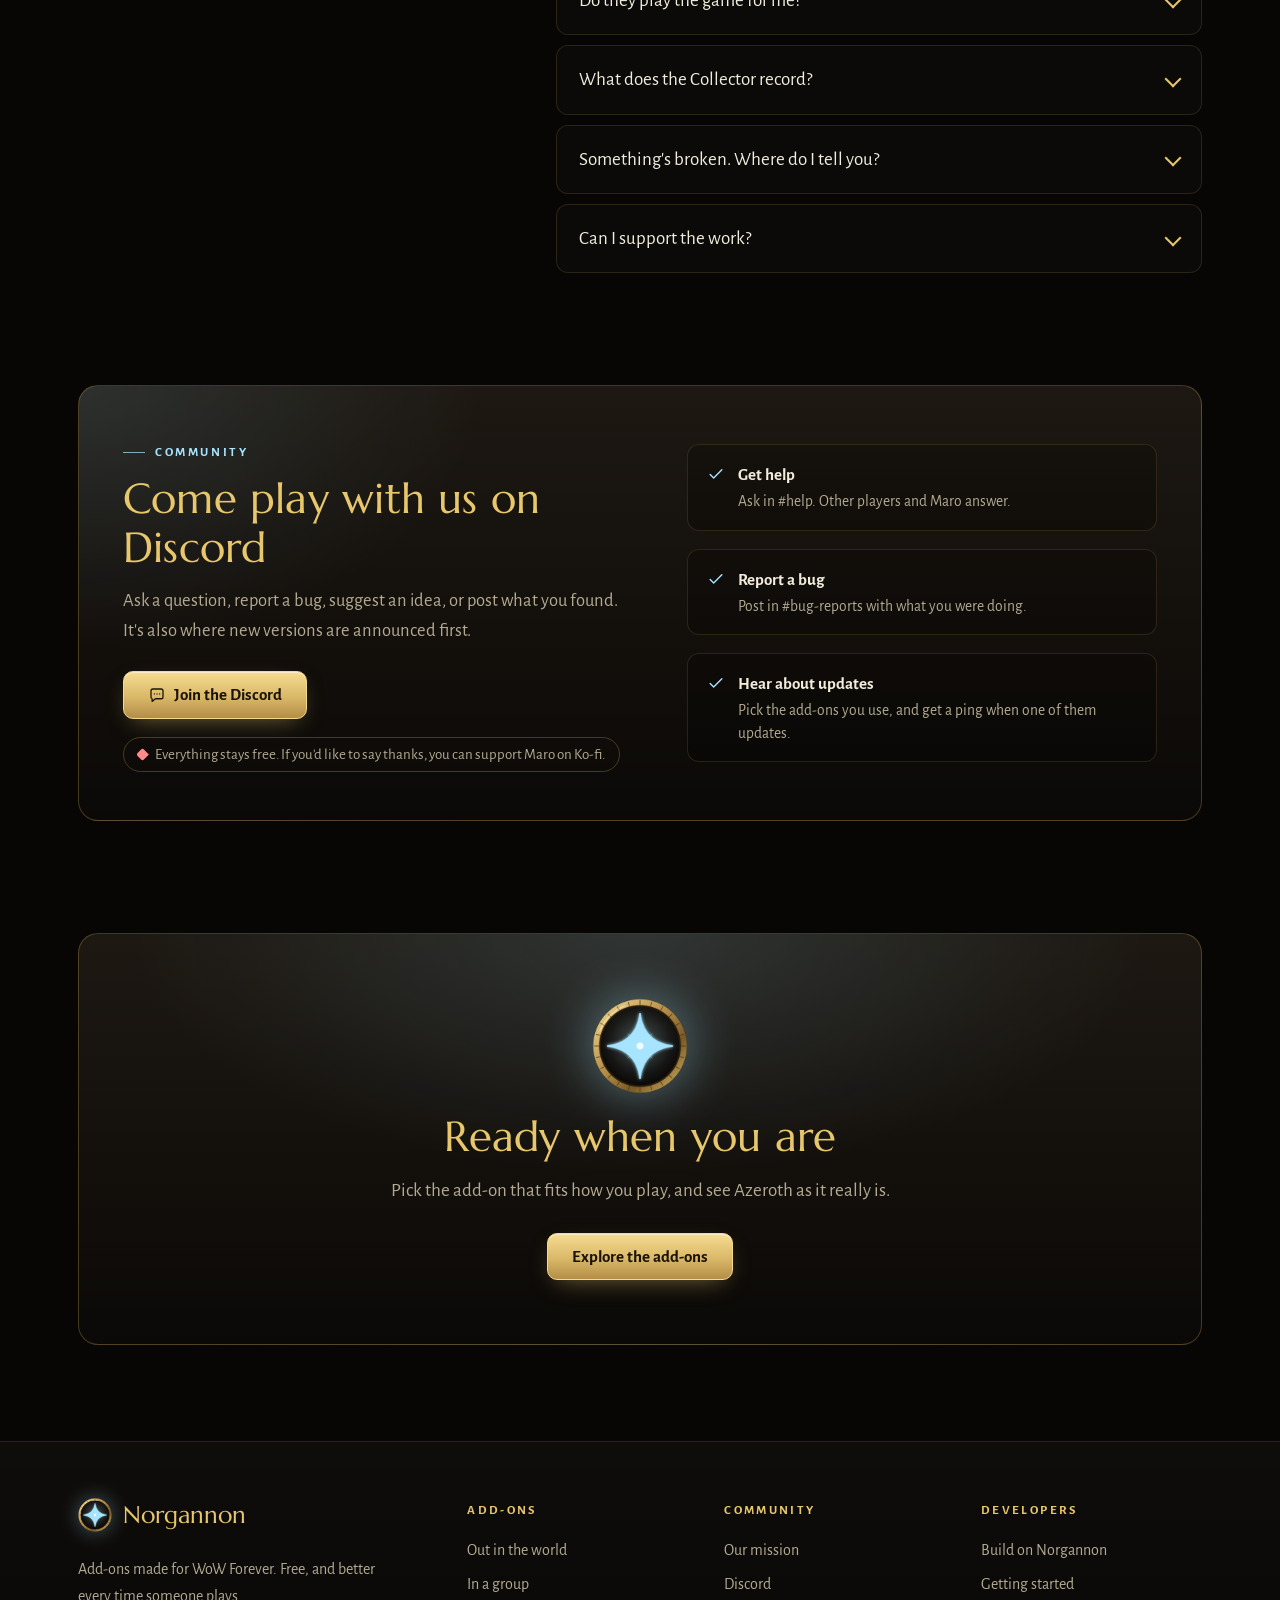
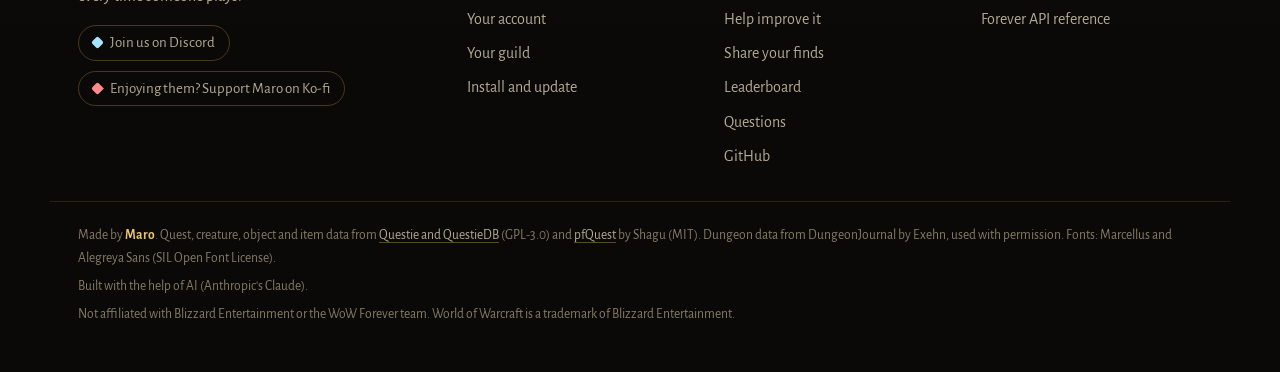
==== commit c8e52caf: "Publish the website Co-Authored-By: Claude Opus 5.5 <noreply@anthropic.com>" ====
--- a/index.html
+++ b/index.html
@@ -107,7 +107,7 @@
       <h2>Recent updates</h2>
       <p>Update the add-ons you use to get these. Your settings are kept.</p>
     </div>
-    <div class="news"><article class="news-item"><div class="news-meta"><time datetime="2026-11-08">8 November 2026</time><span class="news-tag">Game data</span></div><h3>NorgannonDB 1.4.6</h3><p>The first fixes found by players. Collector users spotted quest objects the data was missing, Blackfathom Deeps drops, vendor stock, a flight master and new spawn points, and now every add-on knows about them.</p></article><article class="news-item"><div class="news-meta"><time datetime="2026-11-08">8 November 2026</time><span class="news-tag">Game data</span></div><h3>NorgannonDB 1.4.5</h3><p>Brought up to date for WoW Forever: 145 more items, 21 creatures, 9 objects and a quest, better translations, and every recipe checked again against the game.</p></article><article class="news-item"><div class="news-meta"><time datetime="2026-11-07">7 November 2026</time><span class="news-tag">Every add-on</span></div><h3>Norgannon Core 1.26</h3><p>One minimap button for the whole set, with each add-on a click away. One Norgannon page in Settings. Less memory used while you play, and the quest compass keeps every marker when there are lots of objectives nearby.</p><p class="news-dev"><a href="developers/index.html">For add-on authors: 60 classic functions work again, and health bars and buffs stay readable in combat.</a></p></article></div>
+    <div class="news"><article class="news-item"><div class="news-meta"><time datetime="2026-11-09">9 November 2026</time><span class="news-tag">Every add-on</span></div><h3>Norgannon Core 1.28</h3><p>Every add-on updated to work together on the newest Core. Nothing changes in how they look or play.</p><p class="news-dev"><a href="developers/index.html">For add-on authors: the Forever groundwork under the Core is now LibForever, a library shared openly for any add-on to embed.</a></p></article><article class="news-item"><div class="news-meta"><time datetime="2026-11-08">8 November 2026</time><span class="news-tag">Game data</span></div><h3>NorgannonDB 1.4.6</h3><p>The first fixes found by players. Collector users spotted quest objects the data was missing, Blackfathom Deeps drops, vendor stock, a flight master and new spawn points, and now every add-on knows about them.</p></article><article class="news-item"><div class="news-meta"><time datetime="2026-11-08">8 November 2026</time><span class="news-tag">Game data</span></div><h3>NorgannonDB 1.4.5</h3><p>Brought up to date for WoW Forever: 145 more items, 21 creatures, 9 objects and a quest, better translations, and every recipe checked again against the game.</p></article></div>
   </div>
 </section>
 
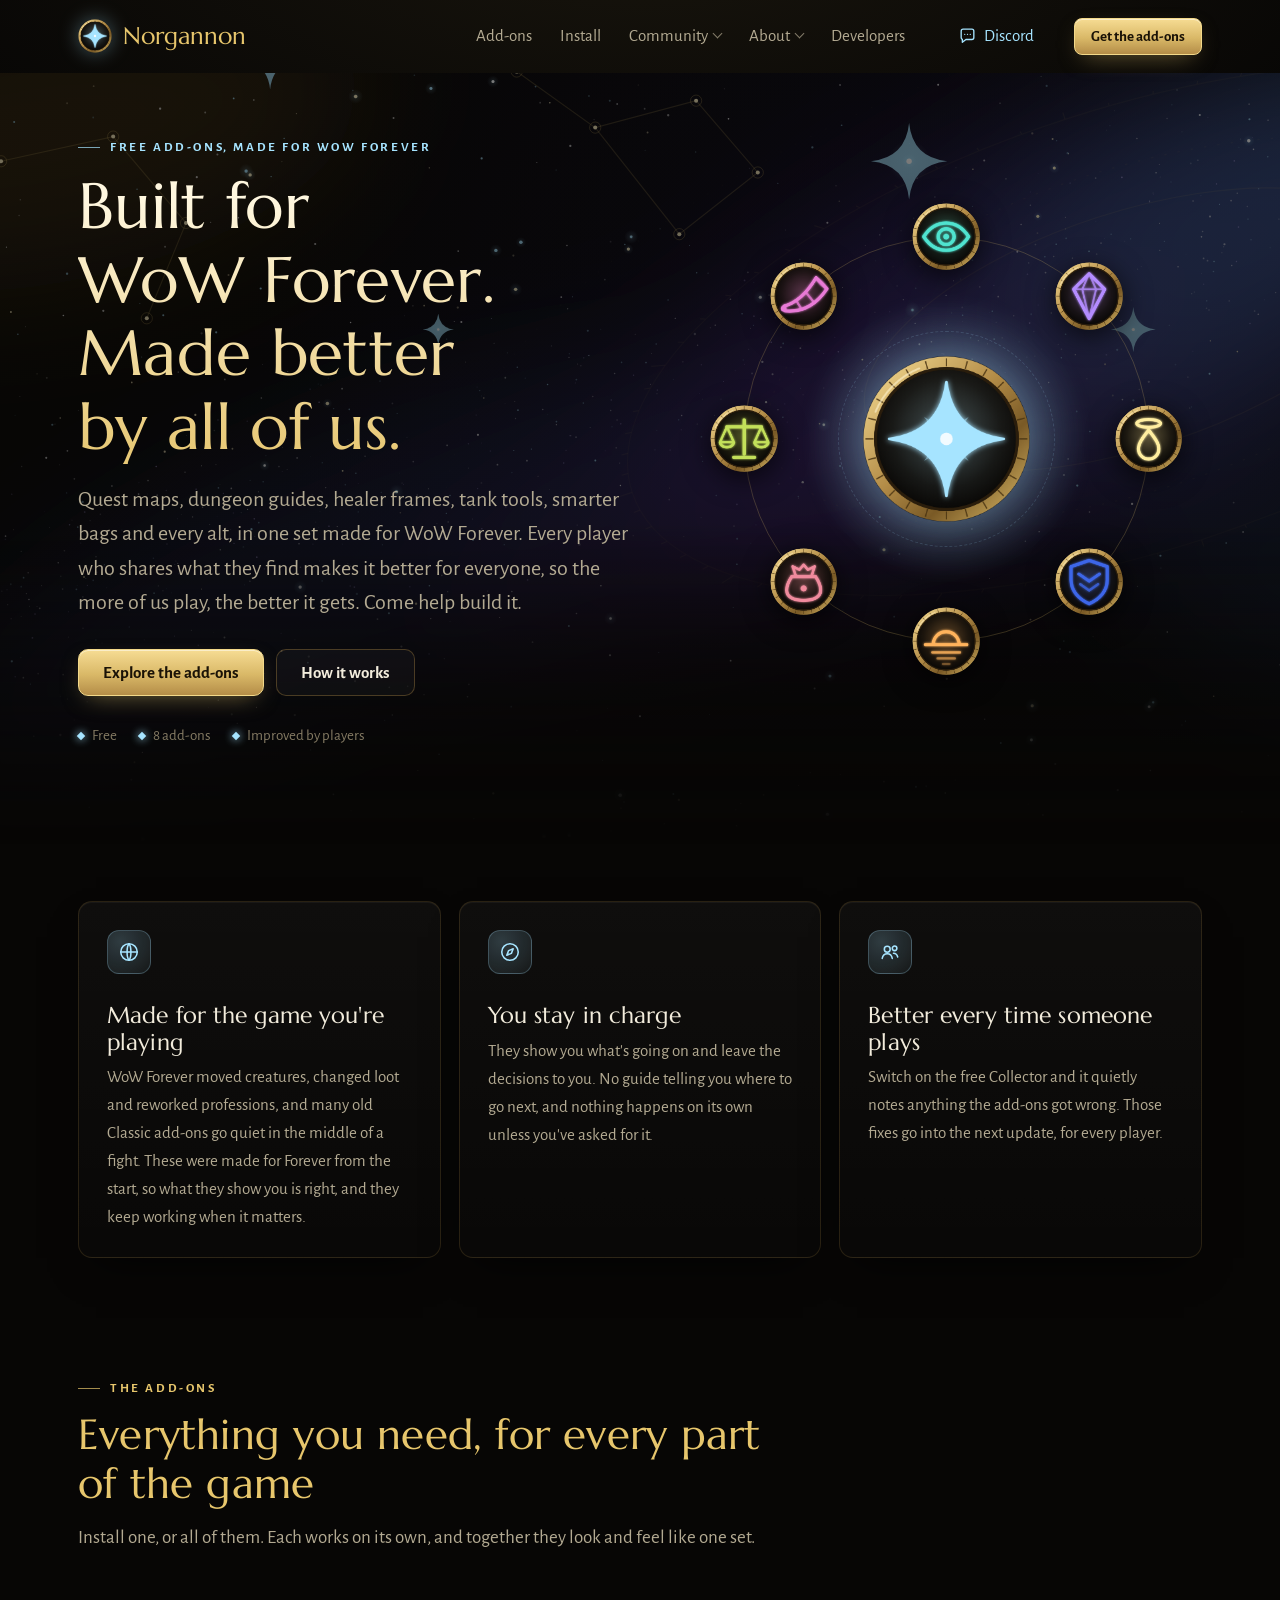
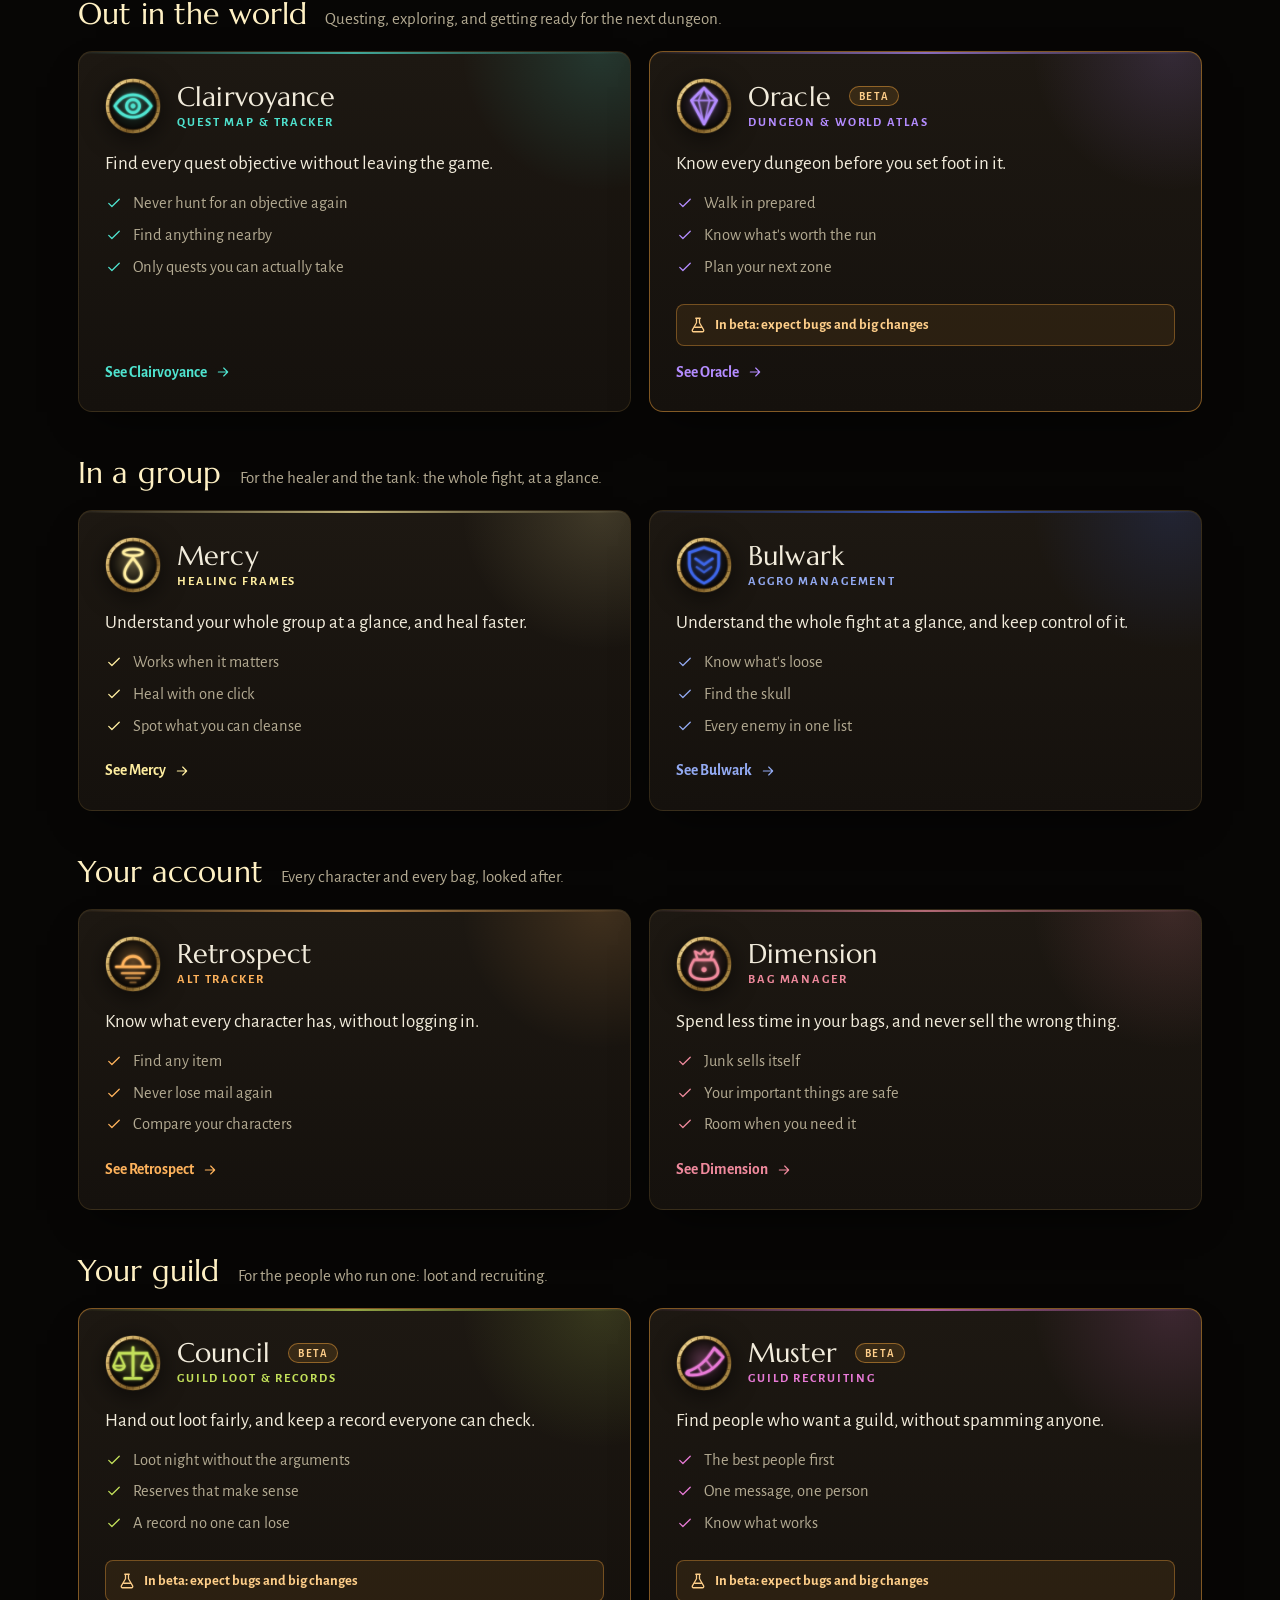
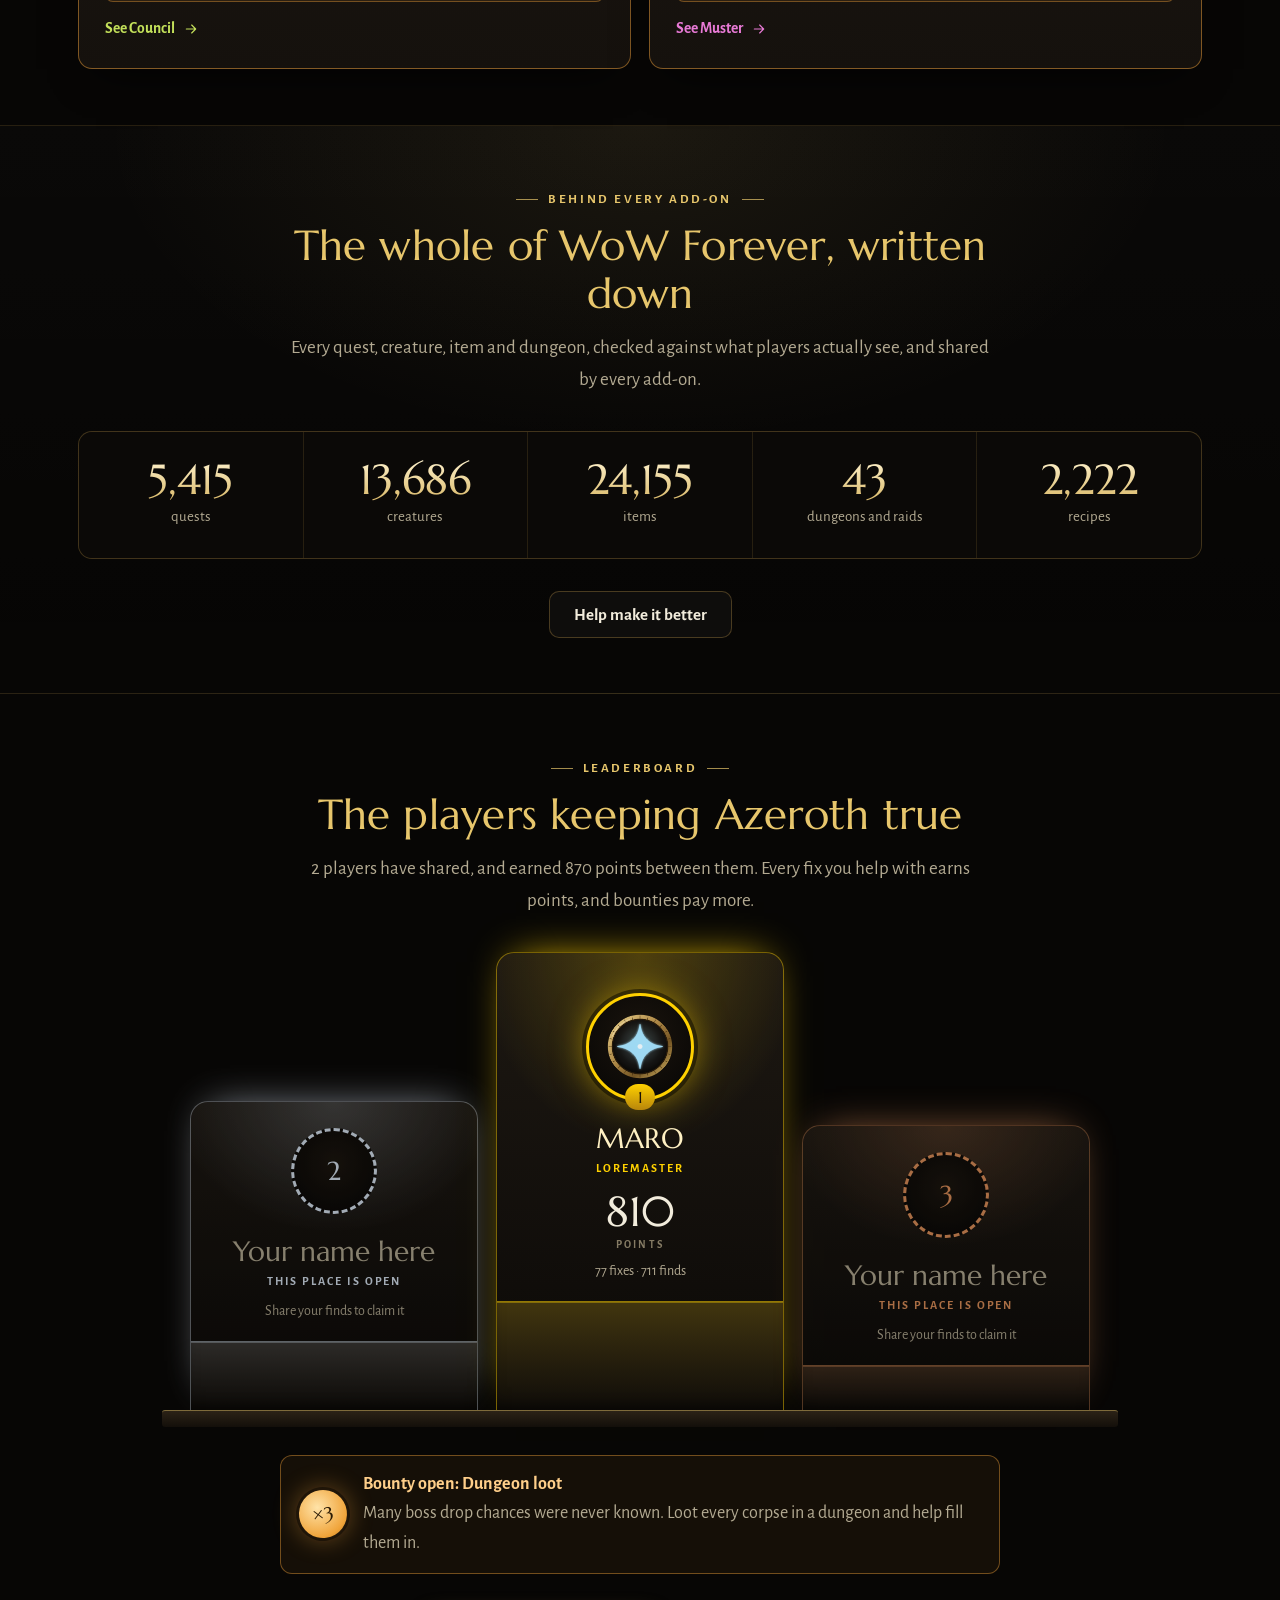
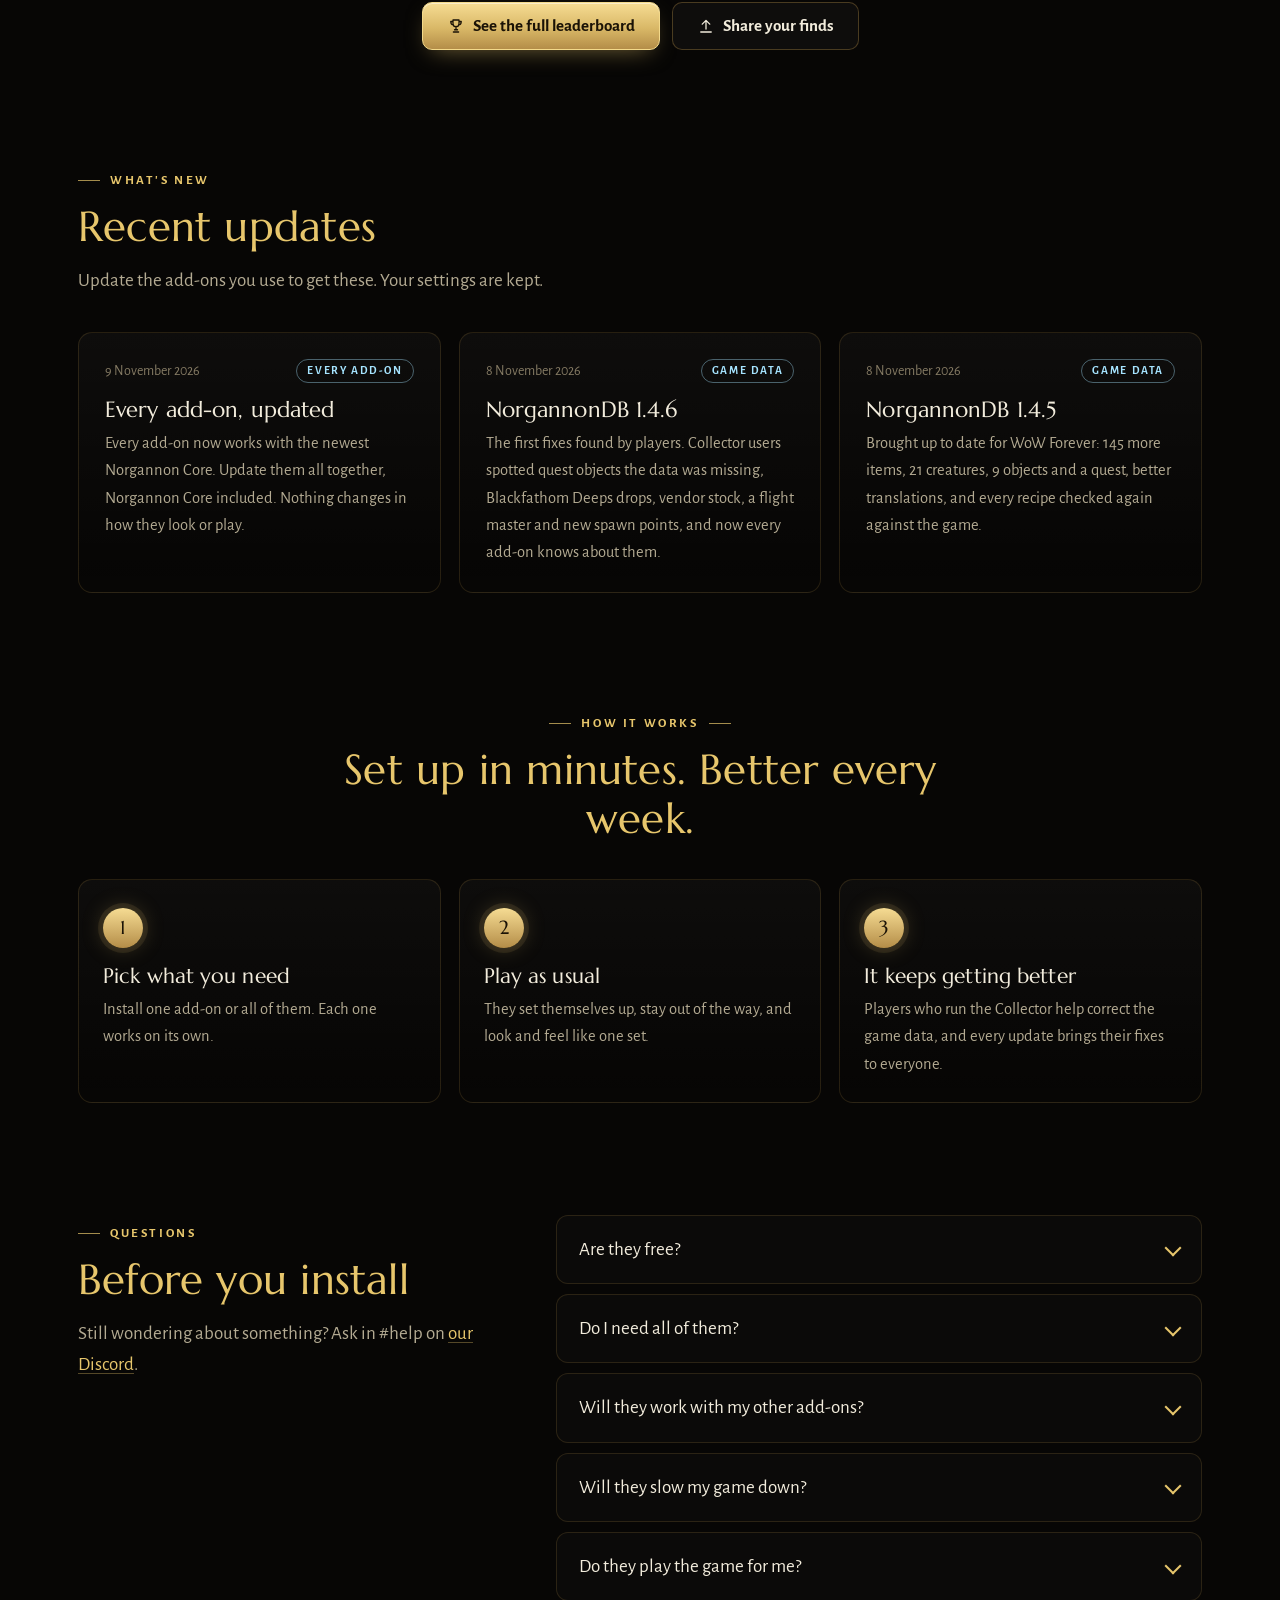
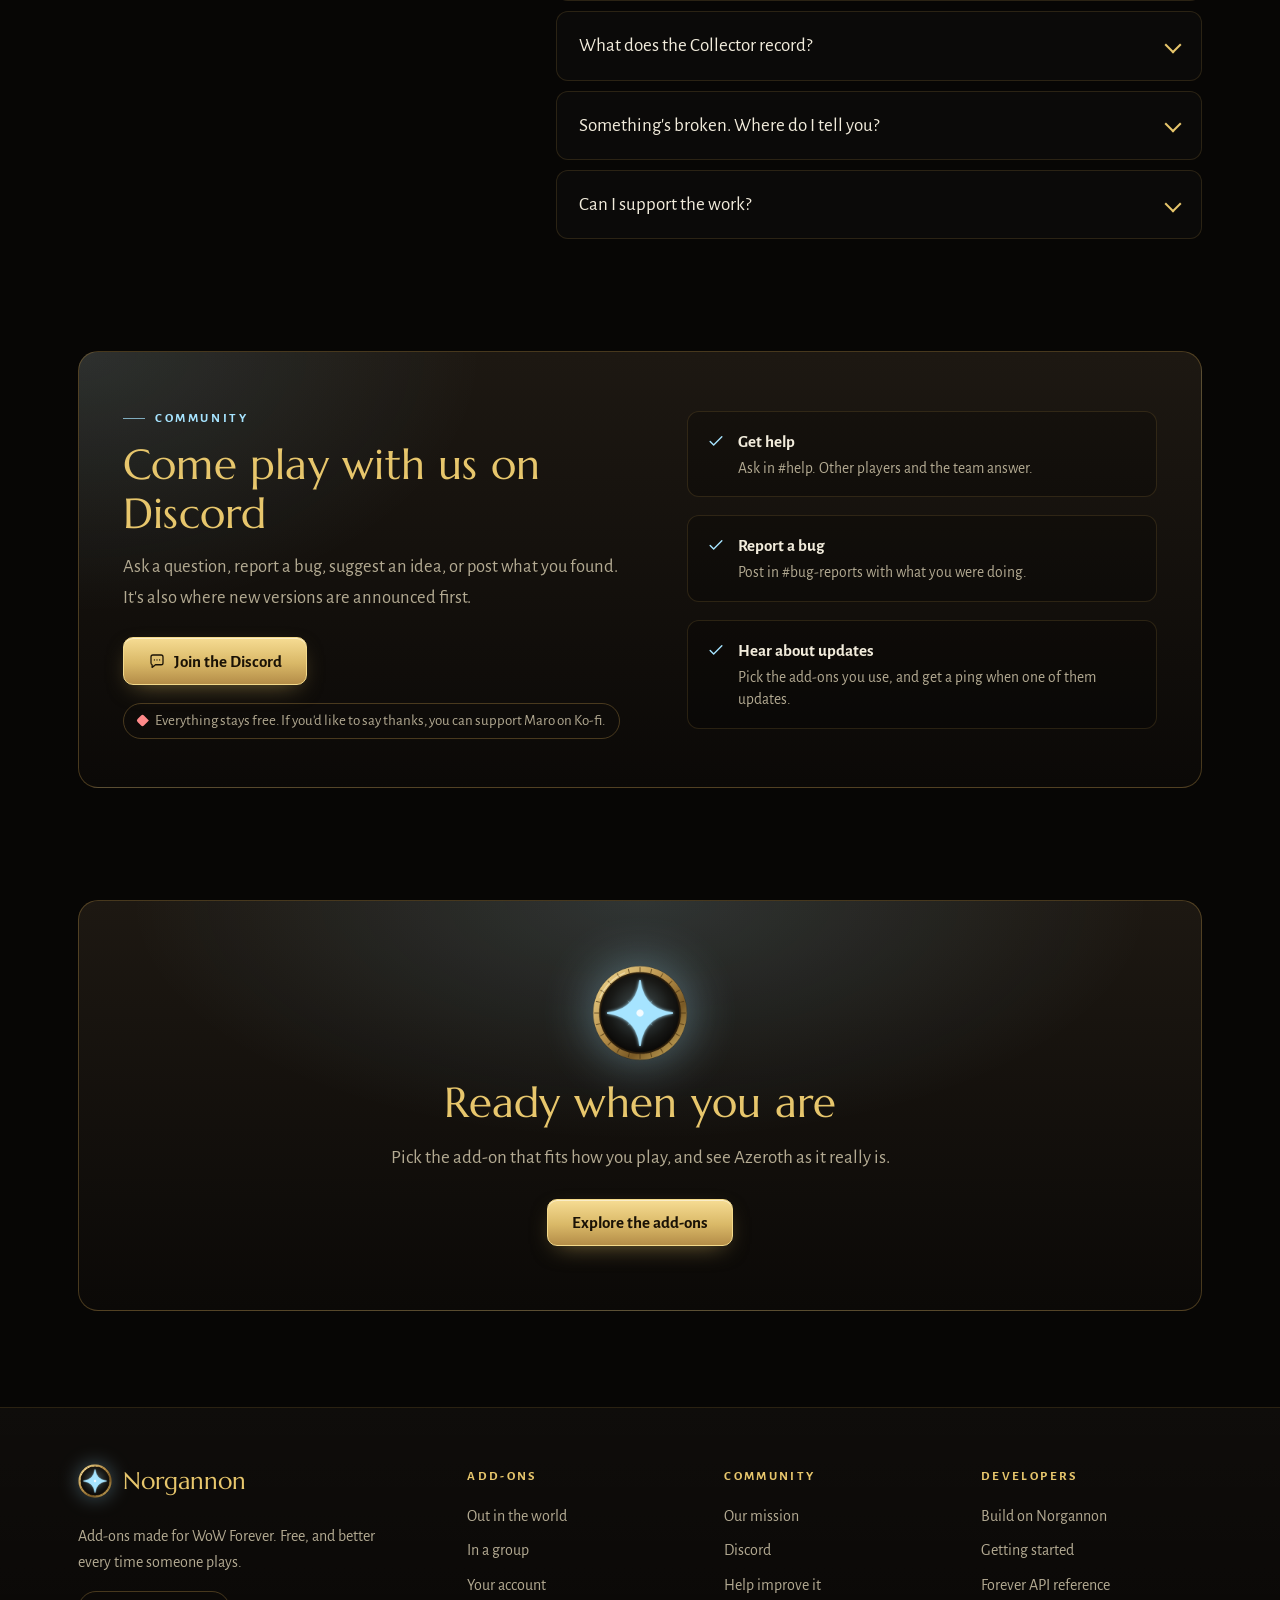
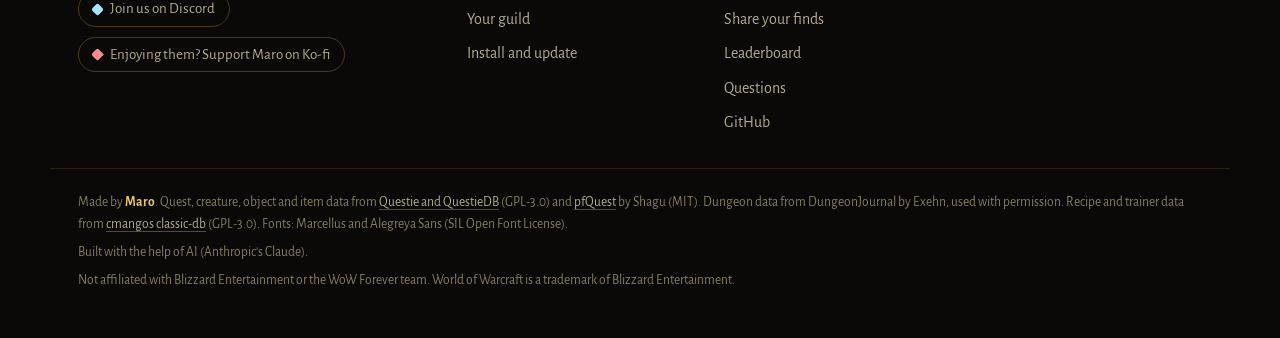
==== commit 62d5ab63: "Publish the website Co-Authored-By: Claude Opus 5.5 <noreply@anthropic.com>" ====
--- a/index.html
+++ b/index.html
@@ -16,7 +16,7 @@
 <link rel="icon" type="image/png" sizes="32x32" href="img/marks/core-32.png">
 <link rel="apple-touch-icon" href="img/marks/core-256.png">
 <link rel="preload" href="fonts/Marcellus-Regular.ttf" as="font" type="font/ttf" crossorigin>
-<link rel="stylesheet" href="style.css?v=d927ba6d">
+<link rel="stylesheet" href="style.css?v=107305f1">
 </head>
 <body class="home">
 <a class="skip" href="#main">Skip to content</a>
@@ -107,7 +107,7 @@
       <h2>Recent updates</h2>
       <p>Update the add-ons you use to get these. Your settings are kept.</p>
     </div>
-    <div class="news"><article class="news-item"><div class="news-meta"><time datetime="2026-11-09">9 November 2026</time><span class="news-tag">Every add-on</span></div><h3>Norgannon Core 1.28</h3><p>Every add-on updated to work together on the newest Core. Nothing changes in how they look or play.</p><p class="news-dev"><a href="developers/index.html">For add-on authors: the Forever groundwork under the Core is now LibForever, a library shared openly for any add-on to embed.</a></p></article><article class="news-item"><div class="news-meta"><time datetime="2026-11-08">8 November 2026</time><span class="news-tag">Game data</span></div><h3>NorgannonDB 1.4.6</h3><p>The first fixes found by players. Collector users spotted quest objects the data was missing, Blackfathom Deeps drops, vendor stock, a flight master and new spawn points, and now every add-on knows about them.</p></article><article class="news-item"><div class="news-meta"><time datetime="2026-11-08">8 November 2026</time><span class="news-tag">Game data</span></div><h3>NorgannonDB 1.4.5</h3><p>Brought up to date for WoW Forever: 145 more items, 21 creatures, 9 objects and a quest, better translations, and every recipe checked again against the game.</p></article></div>
+    <div class="news"><article class="news-item"><div class="news-meta"><time datetime="2026-11-09">9 November 2026</time><span class="news-tag">Every add-on</span></div><h3>Every add-on, updated</h3><p>Every add-on now works with the newest Norgannon Core. Update them all together, Norgannon Core included. Nothing changes in how they look or play.</p></article><article class="news-item"><div class="news-meta"><time datetime="2026-11-08">8 November 2026</time><span class="news-tag">Game data</span></div><h3>NorgannonDB 1.4.6</h3><p>The first fixes found by players. Collector users spotted quest objects the data was missing, Blackfathom Deeps drops, vendor stock, a flight master and new spawn points, and now every add-on knows about them.</p></article><article class="news-item"><div class="news-meta"><time datetime="2026-11-08">8 November 2026</time><span class="news-tag">Game data</span></div><h3>NorgannonDB 1.4.5</h3><p>Brought up to date for WoW Forever: 145 more items, 21 creatures, 9 objects and a quest, better translations, and every recipe checked again against the game.</p></article></div>
   </div>
 </section>
 
@@ -142,7 +142,7 @@
         <div class="actions"><a class="btn" href="https://discord.gg/mvnuGyfMxB" rel="noopener"><svg class="icon" viewBox="0 0 24 24" aria-hidden="true" fill="none" stroke="currentColor" stroke-width="1.7" stroke-linecap="round" stroke-linejoin="round"><path d="M4 6.5A2.5 2.5 0 0 1 6.5 4h11A2.5 2.5 0 0 1 20 6.5v8a2.5 2.5 0 0 1-2.5 2.5H10l-4.5 3.5V17A2.5 2.5 0 0 1 4 14.5z"/><path d="M8.5 10.5h.01M12 10.5h.01M15.5 10.5h.01"/></svg> Join the Discord</a></div>
         <p class="community-kofi"><a class="pill kofi" href="https://ko-fi.com/zmarotrix" rel="noopener">Everything stays free. If you&#x27;d like to say thanks, you can support Maro on Ko-fi.</a></p>
       </div>
-      <ul class="community-points"><li><svg class="icon" viewBox="0 0 24 24" aria-hidden="true" fill="none" stroke="currentColor" stroke-width="1.7" stroke-linecap="round" stroke-linejoin="round"><path d="M5 12.5l4.2 4.2L19 7"/></svg><div><b>Get help</b><span>Ask in #help. Other players and Maro answer.</span></div></li><li><svg class="icon" viewBox="0 0 24 24" aria-hidden="true" fill="none" stroke="currentColor" stroke-width="1.7" stroke-linecap="round" stroke-linejoin="round"><path d="M5 12.5l4.2 4.2L19 7"/></svg><div><b>Report a bug</b><span>Post in #bug-reports with what you were doing.</span></div></li><li><svg class="icon" viewBox="0 0 24 24" aria-hidden="true" fill="none" stroke="currentColor" stroke-width="1.7" stroke-linecap="round" stroke-linejoin="round"><path d="M5 12.5l4.2 4.2L19 7"/></svg><div><b>Hear about updates</b><span>Pick the add-ons you use, and get a ping when one of them updates.</span></div></li></ul>
+      <ul class="community-points"><li><svg class="icon" viewBox="0 0 24 24" aria-hidden="true" fill="none" stroke="currentColor" stroke-width="1.7" stroke-linecap="round" stroke-linejoin="round"><path d="M5 12.5l4.2 4.2L19 7"/></svg><div><b>Get help</b><span>Ask in #help. Other players and the team answer.</span></div></li><li><svg class="icon" viewBox="0 0 24 24" aria-hidden="true" fill="none" stroke="currentColor" stroke-width="1.7" stroke-linecap="round" stroke-linejoin="round"><path d="M5 12.5l4.2 4.2L19 7"/></svg><div><b>Report a bug</b><span>Post in #bug-reports with what you were doing.</span></div></li><li><svg class="icon" viewBox="0 0 24 24" aria-hidden="true" fill="none" stroke="currentColor" stroke-width="1.7" stroke-linecap="round" stroke-linejoin="round"><path d="M5 12.5l4.2 4.2L19 7"/></svg><div><b>Hear about updates</b><span>Pick the add-ons you use, and get a ping when one of them updates.</span></div></li></ul>
     </div>
   </div>
 </section>
@@ -196,7 +196,7 @@
   <div class="foot-fine">
     <p>Made by <b>Maro</b>. Quest, creature, object and item data from <a href="https://github.com/Questie/Questie">Questie and QuestieDB</a>
       (GPL-3.0) and <a href="https://github.com/shagu/pfQuest">pfQuest</a> by Shagu (MIT). Dungeon data from DungeonJournal by
-      Exehn, used with permission. Fonts: Marcellus and Alegreya Sans (SIL Open Font License).</p>
+      Exehn, used with permission. Recipe and trainer data from <a href="https://github.com/cmangos/classic-db">cmangos classic-db</a> (GPL-3.0). Fonts: Marcellus and Alegreya Sans (SIL Open Font License).</p>
     <p>Built with the help of AI (Anthropic&#x27;s Claude).</p>
     <p>Not affiliated with Blizzard Entertainment or the WoW Forever team. World of Warcraft is a trademark of Blizzard
       Entertainment.</p>
--- a/style.css
+++ b/style.css
@@ -749,6 +749,16 @@
 }
 .dl-name .beta-tag { display: inline-block; font-size: 11px; color: #ffcf7a; }
 code.nowrap { white-space: nowrap; }
+
+/* developers: the layer picture, game -> LibForever -> Core -> add-ons */
+.prose .layers { display: flex; flex-wrap: wrap; align-items: center; gap: 10px 28px; margin: 18px 0; }
+.prose .layers span { position: relative; border: 1px solid var(--line-strong); border-radius: 999px; padding: 6px 14px; font-size: 15px; color: var(--text); background: rgba(255, 255, 255, .03); }
+.prose .layers span + span::before { content: "→"; position: absolute; left: -21px; top: 50%; transform: translateY(-50%); color: var(--muted); }
+.prose .layers span:nth-child(2), .prose .layers span:nth-child(3) { border-color: var(--gold); }
+@media (max-width: 600px) {
+  .prose .layers { flex-direction: column; align-items: flex-start; gap: 22px; }
+  .prose .layers span + span::before { content: "↓"; left: 18px; top: -20px; transform: none; }
+}
 
 /* code highlighting (pygments github-dark) */
 pre { line-height: 125%; }
